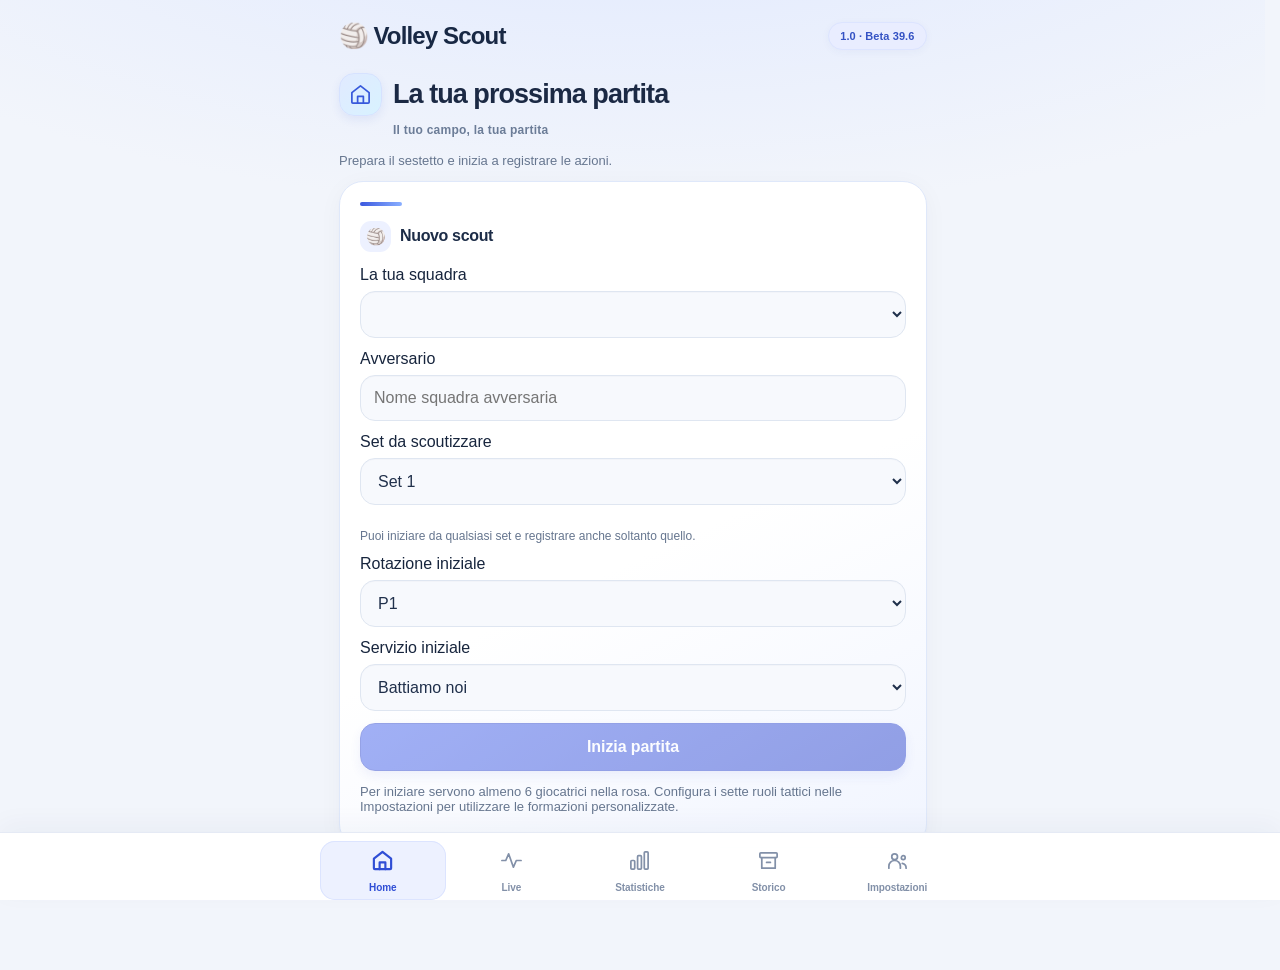
==== index.html @ 6f12996e "Publish Beta 39.6 iPhone optimization" ====
<!doctype html>
<html lang="it"><head><meta charset="utf-8"><meta name="viewport" content="width=device-width,initial-scale=1,viewport-fit=cover"><meta name="theme-color" content="#f2f5fb"><meta name="apple-mobile-web-app-capable" content="yes"><title>Volley Scout</title><link rel="manifest" href="./manifest.webmanifest"><meta name="apple-mobile-web-app-status-bar-style" content="default"><style>
:root{font-family:Inter,-apple-system,BlinkMacSystemFont,"Segoe UI",sans-serif;color:#17233b;background:#f4f5fa}*{box-sizing:border-box}body{margin:0}button,input,select{font:inherit}button{cursor:pointer;border:0}button:disabled{opacity:.45}.app{max-width:620px;margin:auto;min-height:100dvh;padding:20px 16px 105px}.top{display:flex;justify-content:space-between;align-items:center;margin-bottom:22px}.brand{font-weight:850;font-size:23px;letter-spacing:-.7px}.tag{background:#e2f5e9;color:#167344;padding:7px 11px;border-radius:20px;font-size:12px;font-weight:750}.card{background:white;border-radius:23px;padding:19px;margin-bottom:15px;box-shadow:0 5px 22px #1a27410a}.muted{color:#788399;font-size:13px}.title{font-size:25px;font-weight:850;letter-spacing:-.6px;margin:0 0 6px}h3{margin:0 0 14px}input,select{width:100%;border:1px solid #e1e6ef;background:#f8f9fc;border-radius:13px;padding:13px;margin:7px 0 12px;color:#17233b}.primary{background:#314be7;color:white;border-radius:14px;padding:14px 18px;font-weight:750}.secondary{background:#edf0f9;color:#334262;border-radius:14px;padding:12px 14px;font-weight:700}.danger{background:#ffe9e7;color:#b83935}.full{width:100%}.row{display:flex;align-items:center;justify-content:space-between;gap:10px}.grid{display:grid;grid-template-columns:repeat(2,minmax(0,1fr));gap:10px}.six{display:grid;grid-template-columns:repeat(3,minmax(0,1fr));gap:9px}.fund{padding:23px 7px;border-radius:18px;background:#eef2ff;font-weight:800;color:#3445a2}.fund:nth-child(2){background:#e5f7ee;color:#1d8659}.fund:nth-child(3){background:#f9ebff;color:#7e43a4}.fund:nth-child(4){background:#fff0df;color:#a45a1c}.fund:nth-child(5){background:#ffe9eb;color:#b84754}.fund:nth-child(6){background:#e5f6fa;color:#28758c}.zone{min-height:92px;border-radius:15px;background:#fffaf4;color:#513923;font-weight:800;padding:10px 4px}.court{background:#eac19c;border-radius:18px;padding:13px;margin:14px 0}.net{height:5px;background:white;border-radius:5px;margin-bottom:12px}.quality{background:#f1f3f9;border-radius:15px;padding:17px 8px;font-weight:750}.quality strong{display:block;font-size:25px;margin-bottom:4px}.suggest{width:100%;min-height:125px;border-radius:21px;background:#dff5e9;color:#176943;font-size:25px;font-weight:850}.outside{padding:35px 10px;text-align:center;color:#788399}.score{font-size:43px;font-weight:900;letter-spacing:-1px}.nav{position:fixed;bottom:0;left:0;right:0;display:flex;justify-content:center;background:#ffffffed;border-top:1px solid #e8ebf3;padding:9px 6px calc(9px + env(safe-area-inset-bottom));z-index:5}.navinner{display:flex;width:min(620px,100%)}.nav button{flex:1;background:none;color:#8893a6;font-size:10px;padding:7px 0;font-weight:700}.nav button.active{color:#344fe6}.nav b{display:block;font-size:21px;margin-bottom:3px}.list{display:flex;flex-direction:column;gap:8px}.item{background:#f7f8fc;border-radius:12px;padding:12px}.small{font-size:12px}.pill{padding:7px 10px;background:#edf1ff;border-radius:12px;font-weight:700}.stack{display:flex;gap:8px;flex-wrap:wrap}.hide{display:none}@media(min-width:700px){.app{padding-top:35px}} .quality{min-height:94px;border:2px solid transparent;box-shadow:inset 0 -3px 0 #0000000c;transition:transform .1s}.quality:active,.fund:active,.zone:active{transform:scale(.96)}.quality-excellent{background:#4ade80;color:#064e2b;border-color:#16a34a}.quality-positive{background:#bbf7d0;color:#166534;border-color:#86dba6}.quality-neutral{background:#fde68a;color:#854d0e;border-color:#eab308}.quality-easy{background:#e9e4ff;color:#5e48a2;border-color:#baa9ef}.quality-negative{background:#fdba74;color:#9a3412;border-color:#f97316}.quality-error{background:#fca5a5;color:#991b1b;border-color:#ef4444}.live-point-us{background:#d3f4df;color:#176c3b}.live-point-them{background:#ffe0e3;color:#a52b42}.live-undo{background:#e2e7f4;color:#405077}.live-second{background:#e7dcff;color:#5e37a6}.fund{min-height:83px;font-size:16px;border:2px solid #0000000c}.quality:focus-visible,.fund:focus-visible,.zone:focus-visible{outline:3px solid #293ccf;outline-offset:3px}@media(max-width:390px){.quality{min-height:86px;padding:12px 5px}.fund{min-height:76px;padding:17px 5px}}.live-repeat{background:#e0f2fe;color:#075985}.live-repeat:active{transform:scale(.98)}.live-fund-first{margin-top:0}.live-fund-first .grid{gap:12px}.live-fund-first .fund{min-height:100px;font-size:17px}@media(max-width:390px){.live-fund-first .fund{min-height:94px}}@media(max-width:600px){.app{padding-left:max(12px,env(safe-area-inset-left));padding-right:max(12px,env(safe-area-inset-right))}input,select,textarea{font-size:16px}.top{gap:8px}.brand{font-size:21px}.tag{white-space:nowrap}.nav button{touch-action:manipulation;-webkit-tap-highlight-color:transparent}button{touch-action:manipulation}}@media(prefers-reduced-motion:reduce){*,*::before,*::after{scroll-behavior:auto!important;animation-duration:.01ms!important;transition-duration:.01ms!important}}</style><link rel="stylesheet" href="./beta35-premium.css?v=35-1"><link rel="stylesheet" href="./beta35-graphics.css?v=35-2"><link rel="stylesheet" href="./beta35-roles.css?v=35-3"><link rel="stylesheet" href="./beta36-fluidity.css?v=36-1"><link rel="stylesheet" href="./beta37-live.css?v=37-1"><link rel="stylesheet" href="./beta38-stat-history.css?v=38-1"><link rel="stylesheet" href="./beta39-polish.css?v=39-1"><link rel="stylesheet" href="./beta39-1-live-fast.css?v=39-1-1"><link rel="stylesheet" href="./beta39-2-analytics.css?v=39-2-1"><link rel="stylesheet" href="./beta39-3-history.css?v=39-3-1"><link rel="stylesheet" href="./beta39-5-backup.css?v=39-5-1"><link rel="stylesheet" href="./beta39-6-iphone.css?v=39-6-1"></head><body><main class="app"><div class="top"><div class="brand">🏐 Volley Scout</div><span class="tag">1.0 · Beta 39.6</span></div><div id="content"></div></main><nav class="nav"><div class="navinner" id="nav"></div></nav><script src="./app-v28-3.js?v=28-4"></script><script src="./beta29-analytics.js?v=29-3"></script><script src="./beta30-sequences.js?v=30-1"></script><script src="./beta32-xlsx.js?v=39-2-1"></script><script src="./beta32-pdf.js?v=32-2"></script><script src="./beta34-iphone.js?v=34-1"></script><script src="./beta35-graphics.js?v=35-2"></script><script src="./beta35-roles.js?v=35-3"></script><script src="./beta36-fluidity.js?v=36-1"></script><script src="./beta37-live.js?v=37-1"></script><script src="./beta38-stat-history.js?v=38-1"></script><script src="./beta39-polish.js?v=39-1"></script><script src="./beta39-1-live-fast.js?v=39-1-1"></script><script src="./beta39-2-analytics.js?v=39-2-1"></script><script src="./beta39-3-history.js?v=39-3-1"></script><script src="./beta39-4-pdf.js?v=39-4-1"></script><script src="./beta39-5-backup.js?v=39-5-1"></script><script src="./beta39-6-iphone.js?v=39-6-1"></script></body></html>
---- beta35-premium.css ----
/* Volley Scout Beta 35 — premium visual design system, mobile-first */
:root{color-scheme:light;--vs-ink:#17253d;--vs-muted:#66768f;--vs-blue:#3655df;--vs-line:#e6ebf3;--vs-surface:#fff;--vs-bg:#f2f5fb;font-family:-apple-system,BlinkMacSystemFont,"SF Pro Display","Segoe UI",sans-serif;background:var(--vs-bg);-webkit-font-smoothing:antialiased}
html{background:var(--vs-bg);scrollbar-gutter:stable}
body{color:var(--vs-ink);background:radial-gradient(ellipse 75% 360px at 50% -150px,#dfe8ff 0%,transparent 100%),var(--vs-bg);min-height:100dvh}
.app{max-width:640px;padding:20px 16px calc(112px + env(safe-area-inset-bottom));min-height:100dvh}
.top{margin:2px 0 23px;align-items:center;gap:12px}
.brand{font-size:24px;letter-spacing:-.85px;font-weight:850;color:#182844}
.tag{background:#e9edff;color:#3452c4;border:1px solid #dce4ff;box-shadow:0 2px 8px #263ba00b;padding:7px 11px;font-size:11px;letter-spacing:.1px}
.title{font-size:27px;letter-spacing:-.95px;line-height:1.18;color:#1b2944;margin-bottom:14px}
h3{color:#1c2c47;letter-spacing:-.35px;font-size:16px}
.card{border:1px solid #e8edf6;background:#fff;border-radius:24px;padding:20px;box-shadow:0 5px 24px #1c31510a,0 1px 2px #1c315107;margin-bottom:14px}
.card .card{background:#f8faff;box-shadow:none;border-color:#e9eef7}
.muted{color:var(--vs-muted)}
.item{background:#f5f7fc;border:1px solid #e9edf5;border-radius:15px;padding:13px}
.list{gap:10px}
input,select,textarea{background:#f7f9fd;border:1px solid #dfe6f1;border-radius:15px;color:#20304b;min-height:46px;outline:none;box-shadow:inset 0 1px 1px #1c315106}
input:focus,select:focus,textarea:focus{border-color:#8298f1;box-shadow:0 0 0 3px #5274e61b}
button{font-weight:740;letter-spacing:-.1px;-webkit-tap-highlight-color:transparent}
.primary{background:linear-gradient(145deg,#4664ed,#3048cc);border:1px solid #3049cf;color:#fff;box-shadow:0 5px 12px #3048c524;border-radius:15px;min-height:48px}
.secondary{background:#eef2fb;color:#354a70;border:1px solid #e2e8f5;border-radius:15px;min-height:45px}
.pill{background:#ecf1ff;color:#3852a4;border:1px solid #dce5ff;border-radius:13px}
.danger{background:#ffebec;color:#b43145;border-color:#ffd6db}
.fund{border-radius:20px;box-shadow:0 3px 10px #14213b09;border-width:1px;min-height:88px;letter-spacing:-.2px}
.zone{border-radius:18px;border:1px solid #e9d9c9;box-shadow:0 2px 9px #55330d09}
.court{border-radius:20px;border:1px solid #dcb18e;box-shadow:inset 0 1px 0 #ffffff65}
.quality{border-radius:19px;box-shadow:0 3px 12px #17233b0a,inset 0 -3px 0 #0000000b;min-height:94px}
.quality strong{letter-spacing:-.6px}
.suggest{border-radius:22px;box-shadow:0 5px 16px #19714b14}
.score{font-variant-numeric:tabular-nums;letter-spacing:-1.5px}
.nav{background:#fffffff2;backdrop-filter:blur(18px);-webkit-backdrop-filter:blur(18px);border-top:1px solid #e5eaf5;box-shadow:0 -8px 26px #243c660a;padding:8px 8px calc(8px + env(safe-area-inset-bottom))}
.navinner{width:min(640px,100%);gap:3px}
.nav button{border-radius:15px;min-height:56px;padding:8px 3px 6px;color:#8290a8;font-size:10px;font-weight:750;line-height:1.25}
.nav button.active{background:#edf1ff;color:#3655d8}
.nav b{font-size:21px;margin-bottom:4px;line-height:1.1}
table{border-collapse:collapse}
th{color:#50617e}
td,th{font-variant-numeric:tabular-nums}
button:focus-visible{outline:3px solid #7891ee;outline-offset:2px}
@media(hover:hover){.primary:hover{filter:brightness(1.045)}.secondary:hover,.item:hover{background:#e9eef9}.nav button:hover{color:#3655d8}}
@media(max-width:390px){.app{padding-left:max(12px,env(safe-area-inset-left));padding-right:max(12px,env(safe-area-inset-right))}.card{padding:16px;border-radius:20px}.brand{font-size:21px}.title{font-size:24px}.fund{min-height:84px}.nav button{font-size:9px}.tag{font-size:10px;padding:6px 9px}}
@media(prefers-reduced-motion:reduce){button,.card{transition:none!important}}
---- beta35-graphics.css ----
/* Beta 35.2: illustrated controls, section identity, more expressive layout */
#content{position:relative}
#content .title{display:flex;align-items:center;gap:11px;margin-bottom:7px}
.vs-title-icon{width:43px;height:43px;flex:none;border-radius:15px;display:grid;place-items:center;background:linear-gradient(145deg,#e6edff,#dbe6ff);color:#3859db;border:1px solid #d6e2ff;box-shadow:0 4px 10px #2d4fc216}
.vs-section-svg{width:23px;height:23px}
.vs-section-subtitle{display:block;color:#6b7c97;font-size:12px;font-weight:600;letter-spacing:.02em;margin:0 0 16px 54px}
.vs-home .vs-title-icon{background:linear-gradient(135deg,#e1eaff,#d8f2ff)}
.vs-statistiche .vs-title-icon{background:linear-gradient(135deg,#e0f8f1,#d7eeff);color:#14836e}
.vs-storico .vs-title-icon{background:linear-gradient(135deg,#f0e7ff,#e1e9ff);color:#7750b7}
.vs-impostazioni .vs-title-icon{background:linear-gradient(135deg,#ffecdd,#ffe6f0);color:#aa5b49}
.vs-nav-svg{width:23px;height:23px;display:block;margin:0 auto 5px}
.nav button.active .vs-nav-svg{stroke-width:2.25}
.vs-fund-art{position:relative;display:flex;flex-direction:column;align-items:center;justify-content:center;gap:9px;min-height:118px!important;padding:14px 7px!important;overflow:hidden;isolation:isolate;font-size:15px!important;line-height:1.2}
.vs-fund-art::after{content:"";position:absolute;width:80px;height:80px;right:-29px;top:-28px;border-radius:50%;background:#ffffff5a;z-index:-1}
.vs-fund-icon{width:51px;height:51px;border-radius:17px;display:grid;place-items:center;background:#ffffffa8;box-shadow:0 3px 12px #17233b12,inset 0 1px 0 #fff;border:1px solid #ffffffa3}
.vs-fund-svg{width:31px;height:31px;stroke-width:1.9}
.vs-fund-art:nth-child(1){background:linear-gradient(140deg,#e5ecff,#dce7ff);color:#3855b0}
.vs-fund-art:nth-child(2){background:linear-gradient(140deg,#ddf8ec,#d3f2e3);color:#16795b}
.vs-fund-art:nth-child(3){background:linear-gradient(140deg,#f4e7ff,#ebdcff);color:#7950a5}
.vs-fund-art:nth-child(4){background:linear-gradient(140deg,#fff0df,#ffe5cb);color:#a36128}
.vs-fund-art:nth-child(5){background:linear-gradient(140deg,#ffe6ec,#ffdae4);color:#b24466}
.vs-fund-art:nth-child(6){background:linear-gradient(140deg,#e1f7fb,#d2eff6);color:#24748c}
.vs-card-icon{display:inline-grid;place-items:center;width:31px;height:31px;margin-right:9px;vertical-align:middle;border-radius:11px;background:#edf1ff;color:#3454ca;font-size:16px}
.vs-home .card:first-of-type,.vs-live .card:first-of-type{background:linear-gradient(155deg,#ffffff 55%,#f1f5ff 100%);border-color:#dfe8fa}
.vs-home .card:first-of-type::before{content:"";display:block;width:42px;height:4px;border-radius:10px;background:linear-gradient(90deg,#3b58df,#8aafff);margin:0 0 15px}
.vs-live .score{color:#223e9c}
.vs-live .card .row:has(.score){padding:9px 0}
.vs-live .live-point-us,.vs-live .live-point-them{min-height:51px;border-radius:16px}
.vs-statistiche .card,.vs-storico .card{border-left:3px solid #dce6ff}
.vs-storico details>summary{border-radius:10px}
.vs-storico details[open]>summary{color:#3654c9}
@media(max-width:390px){.vs-fund-art{min-height:106px!important;gap:7px}.vs-fund-icon{width:44px;height:44px;border-radius:14px}.vs-fund-svg{width:27px;height:27px}.vs-section-subtitle{margin-left:0}.vs-title-icon{width:39px;height:39px}}
---- beta35-roles.css ----
/* Beta 35.3: role-coded player cards, high-contrast at a glance */
#content .court .six{gap:9px}
#content .court .vs-player-zone{position:relative;min-height:148px;display:flex;flex-direction:column;align-items:center;justify-content:center;gap:4px;padding:10px 5px 11px;line-height:1.16;font-size:13px;overflow:hidden;border:2px solid var(--role-border,#cbd5e1);background:linear-gradient(160deg,#fff 20%,var(--role-bg,#eef2f7));color:#26364e;box-shadow:0 3px 10px #18243a16}
#content .court .vs-player-zone::before{content:"";position:absolute;top:0;left:0;right:0;height:5px;background:var(--role-accent,#94a3b8)}
#content .court .vs-player-zone .vs-zone-label{font-size:10px;color:#66758b;font-weight:750;letter-spacing:.03em}
#content .court .vs-role-badge{order:-1;display:inline-flex;align-items:center;justify-content:center;gap:3px;border-radius:9px;background:var(--role-accent,#64748b);color:#fff;font-size:13px;font-weight:900;min-width:43px;height:28px;box-shadow:0 2px 7px #15243a18}
#content .court .vs-role-name{font-size:10px;line-height:1.15;font-weight:850;color:var(--role-text,#475569);overflow-wrap:anywhere;max-width:100%}
#content .court .vs-role-banda{--role-accent:#cf4e85;--role-bg:#ffe6f1;--role-border:#f2a4c5;--role-text:#9d315d}
#content .court .vs-role-opposto{--role-accent:#d7772b;--role-bg:#fff0d9;--role-border:#f2bf8b;--role-text:#a45316}
#content .court .vs-role-centrale{--role-accent:#188d84;--role-bg:#dff8f2;--role-border:#8ad6c8;--role-text:#087269}
#content .court .vs-role-palleggiatore{--role-accent:#5b60d6;--role-bg:#e8e9ff;--role-border:#b1b7f4;--role-text:#434bb3}
#content .court .vs-role-libero{--role-accent:#7c49b7;--role-bg:#f0e3ff;--role-border:#c7a4e9;--role-text:#6b329e}
#content .court .vs-role-altro{--role-accent:#64748b;--role-bg:#f1f5f9;--role-border:#cbd5e1;--role-text:#475569}
#content .court .vs-player-zone:active{transform:scale(.965)}
@media(max-width:390px){#content .court .six{gap:6px}#content .court .vs-player-zone{min-height:137px;font-size:12px;padding:9px 3px}#content .court .vs-role-name{font-size:9px}#content .court .vs-role-badge{min-width:37px;height:26px}}
---- beta36-fluidity.css ----
/* Beta 36: native-feeling lightweight interaction, no animations during action recording */
html{overscroll-behavior-y:none}
body{-webkit-text-size-adjust:100%;text-size-adjust:100%}
#content{contain:layout style}
#content.vs36-enter{animation:vs36-in .19s cubic-bezier(.2,.75,.25,1) both}
@keyframes vs36-in{from{opacity:.65;transform:translateY(7px)}to{opacity:1;transform:translateY(0)}}
button,.nav button{touch-action:manipulation;user-select:none;-webkit-user-select:none}
button:not(:disabled){transition:transform .12s ease,filter .12s ease,background-color .15s ease}
button:not(:disabled):active{transform:scale(.975)}
.nav button{display:flex;flex-direction:column;align-items:center;justify-content:center;gap:1px}
.nav button.active{box-shadow:inset 0 0 0 1px #dce4ff}
.nav button.vs36-pressed{transform:scale(.93)}
.nav button[aria-current="page"]{color:#304ed5}
.nav .vs-nav-svg{flex:none}
.card{content-visibility:visible}
#content.vs-live .fund,#content.vs-live .quality,#content.vs-live .zone{transition:transform .08s ease}
input,select,textarea{touch-action:manipulation}
@media(prefers-reduced-motion:reduce){#content.vs36-enter{animation:none!important}button,.nav button{transition:none!important}}
---- beta37-live.css ----
/* Beta 37 — Live Match Pro ergonomics */
.vs37-live>.card{border-radius:23px}
.vs37-live .live-fund-first{border:1px solid #d9e5fa;background:linear-gradient(165deg,#fff,#f8faff);padding:16px}
.vs37-step{display:flex;align-items:center;gap:10px;margin:0 0 15px;padding:9px 11px;background:#edf3ff;border:1px solid #dce7fc;border-radius:14px}
.vs37-step-number{width:30px;height:30px;flex:none;display:grid;place-items:center;border-radius:10px;background:#3855d7;color:#fff;font-size:12px;font-weight:900}
.vs37-step-caption{font-size:12px;color:#3d527e;font-weight:800;letter-spacing:.01em}
.vs37-live .live-fund-first>h3{margin-bottom:14px}
.vs37-live .live-fund-first .grid{gap:10px}
.vs37-live .vs-fund-art{min-height:116px!important}
.vs37-live .vs37-scoreboard{border:1px solid #dce4f5;background:linear-gradient(145deg,#f7f9ff,#fff 60%);padding:17px}
.vs37-scoreboard .score{font-size:clamp(38px,11vw,51px);line-height:1.12;letter-spacing:-2px}
.vs37-scoreboard>.row:nth-child(2){margin:11px 0 14px;padding:8px 5px 10px;border-bottom:1px solid #e8ecf6}
.vs37-scoreboard .grid{gap:10px}
.vs37-scoreboard .grid>button{min-height:55px;font-size:14px;font-weight:850}
.vs37-scoreboard .stack{gap:7px}
.vs37-scoreboard .stack>button{display:inline-flex;align-items:center;justify-content:center;gap:6px;min-height:42px;padding:9px 11px;font-size:12px;border-radius:13px}
.vs37-tool-icon{font-size:17px;line-height:1;font-weight:800}
.vs37-live .vs37-quality{min-height:100px;border-width:2px;display:flex;flex-direction:column;align-items:center;justify-content:center;gap:4px}
.vs37-live .vs37-quality strong{font-size:30px;margin:0}
.vs37-last-actions{border-color:#e3eaf7}
.vs37-last-actions .item{padding:12px;border-left:3px solid #b7c7ed}
.vs37-live .suggest{min-height:115px}
@media(max-width:390px){.vs37-live .live-fund-first{padding:12px}.vs37-live .vs-fund-art{min-height:104px!important}.vs37-scoreboard .stack>button{font-size:11px;padding:8px}.vs37-scoreboard .grid>button{font-size:12px}.vs37-live .vs37-quality{min-height:90px}}
@media(prefers-reduced-motion:reduce){.vs37-live *{scroll-behavior:auto}}
---- beta38-stat-history.css ----
/* Beta 38 — statistics and history 2.0 */
.vs38-visual{margin-top:18px;padding:17px;border:1px solid #e0e9fa;border-radius:19px;background:linear-gradient(145deg,#f8faff,#f1f5ff)}
.vs38-chart-title{display:flex;align-items:center;gap:9px;color:#2948ac;font-weight:850;font-size:14px}
.vs38-chart-row{display:grid;grid-template-columns:80px minmax(0,1fr) 32px;gap:9px;align-items:center;margin:13px 0;font-size:12px;color:#43536f}
.vs38-chart-row strong{text-align:right;font-variant-numeric:tabular-nums}
.vs38-track{height:11px;border-radius:10px;background:#e4eaf5;overflow:hidden}
.vs38-fill{height:100%;border-radius:10px;background:#5b79e4}
.vs38-fill-1{background:#24a77b}.vs38-fill-2{background:#9365cc}.vs38-fill-3{background:#e6a047}.vs38-fill-4{background:#df688d}.vs38-fill-5{background:#35a6c0}
.vs38-ranking .vs38-table-scroll{overflow-x:auto;-webkit-overflow-scrolling:touch;border:1px solid #e7ebf4;border-radius:14px}
.vs38-ranking table th{background:#f1f5fc;white-space:nowrap;position:sticky;top:0;z-index:1}
.vs38-ranking table td{white-space:nowrap}
.vs38-ranking table tbody tr:nth-child(even){background:#f9fbff}
.vs38-detail summary{padding:6px 2px;line-height:1.45}
.vs38-detail[open]{border-color:#cbd8f7}
.vs38-history-tools{padding:15px;border-radius:19px;background:#fff;border:1px solid #e4eaf6;box-shadow:0 3px 14px #243c6608;margin:0 0 15px}
.vs38-history-tools label{display:block;font-weight:800;font-size:13px;color:#344b77}
.vs38-history-tools input{margin:8px 0 5px}
.vs38-history-count{font-size:11px;color:#72829a}
.vs38-match-card{border-left:4px solid #a9b9ed!important}
.vs38-match-card[hidden]{display:none!important}
.vs38-match-card>details{border-top:1px solid #edf0f7;padding-top:4px}
.vs38-match-card summary{min-height:36px}
@media(max-width:390px){.vs38-chart-row{grid-template-columns:68px minmax(0,1fr) 25px;gap:6px;font-size:11px}.vs38-visual{padding:12px}}
---- beta39-polish.css ----
/* Beta 39 — readability, focus, and touch polish */
:root{color-scheme:light}
button:focus-visible,a:focus-visible,input:focus-visible,select:focus-visible,textarea:focus-visible,summary:focus-visible{outline:3px solid #5376e6!important;outline-offset:3px}
button:disabled{opacity:.5;cursor:not-allowed}
#content button,#nav button{min-width:0}
#content [hidden]{display:none!important}
#content .card{overflow-wrap:break-word}
#content .grid>button{overflow-wrap:anywhere}
#content details>summary{cursor:pointer;list-style-position:inside}
#content .vs38-history-tools input{width:100%;max-width:100%}
#content .vs38-table-scroll{scrollbar-width:thin;scrollbar-color:#9baddb transparent}
#content .vs38-ranking table td:first-child,#content .vs38-ranking table th:first-child{position:sticky;left:0;z-index:2;background:#f8faff}
#content .vs38-ranking table th:first-child{z-index:3;background:#f1f5fc}
#content[data-vs39-tab="Live"] .live-fund-first button{touch-action:manipulation}
@media(max-width:420px){#content .card{max-width:100%}#content .vs38-ranking{overflow:hidden}#content .vs38-ranking .vs38-table-scroll{max-width:100%}}
@media(prefers-reduced-motion:reduce){html{scroll-behavior:auto!important}}
---- beta39-1-live-fast.css ----
/* Beta 39.1 Live: selected player clarity and quick-action emphasis */
.vs391-live .vs391-player{display:flex;align-items:center;gap:12px;margin:10px 0 16px;padding:12px;border:1px solid #d8e4fc;border-radius:16px;background:#eef4ff}
.vs391-player-number{display:grid;place-items:center;flex:none;min-width:54px;height:54px;padding:0 6px;border-radius:15px;background:#3756d9;color:white;font-size:21px;font-weight:900}
.vs391-player-details{display:flex;flex-direction:column;gap:4px;min-width:0}
.vs391-player-details strong{font-size:16px;overflow-wrap:anywhere}
.vs391-player-details small{font-size:11px;color:#536a95;line-height:1.4}
.vs391-live .vs391-tap-player{position:relative;border-width:2px;min-height:94px}
.vs391-live .vs391-tap-player:active{border-color:#3856d7;box-shadow:0 0 0 3px #dce6ff}
.vs391-live .vs391-next{outline:2px solid #b5c7ff;outline-offset:2px}
.vs391-live .vs391-dismiss{min-height:47px}
.vs391-live .quality{min-height:100px}
@media(max-width:390px){.vs391-player-number{min-width:48px;height:48px}.vs391-live .quality{min-height:90px}}
---- beta39-2-analytics.css ----
/* Beta 39.2: responsive shared statistical comparisons */
.vs392-card{border:1px solid #dfe8f8}
.vs392-scroll{overflow:auto;max-width:100%;-webkit-overflow-scrolling:touch;border:1px solid #e5eaf5;border-radius:14px}
.vs392-table{width:100%;min-width:980px;border-collapse:separate;border-spacing:0;font-size:12px;font-variant-numeric:tabular-nums}
.vs392-table th,.vs392-table td{padding:11px 10px;text-align:left;white-space:nowrap;border-bottom:1px solid #e9edf6}
.vs392-table th{background:#eaf0ff;color:#304a80;font-weight:800;position:sticky;top:0;z-index:1}
.vs392-table td:first-child,.vs392-table th:first-child{position:sticky;left:0;background:#f7f9ff;z-index:2;max-width:180px;overflow:hidden;text-overflow:ellipsis}
.vs392-table th:first-child{z-index:3;background:#eaf0ff}
.vs392-table tr:nth-child(even) td:not(:first-child){background:#fafbfe}
.vs392-table tbody tr:last-child td{border-bottom:0}
@media(max-width:420px){.vs392-card{padding:13px}.vs392-table{font-size:11px}.vs392-table th,.vs392-table td{padding:9px 8px}}
---- beta39-3-history.css ----
/* Beta 39.3 correction history */
.vs393-controls{padding:12px;margin:10px 0;border-radius:15px;background:#f3f6fd;border:1px solid #dfe7f8}
.vs393-controls input,.vs393-controls select{font-size:14px;background:#fff;margin:6px 0}
.vs393-controls p{margin:4px 0 8px;line-height:1.5}
.vs393-controls~.item{border-left:3px solid #bac9ec}
.vs393-controls~.item[hidden]{display:none!important}
---- beta39-5-backup.css ----
.vs395-recovery{margin-top:14px;padding:12px;border:1px solid #dbe5f6;border-radius:14px;background:#f4f7fe}.vs395-recovery p{margin:0 0 10px;line-height:1.5}.vs395-recovery button{margin-top:6px}
---- beta39-6-iphone.css ----
/* Beta 39.6 — Safari/iPhone final ergonomic pass */
html{scroll-padding-bottom:calc(94px + env(safe-area-inset-bottom,0px));-webkit-text-size-adjust:100%;text-size-adjust:100%}
body{min-width:0;overflow-x:hidden}
.app{width:100%;max-width:620px;min-width:0;padding-bottom:calc(108px + env(safe-area-inset-bottom,0px))}
#content{min-width:0}
#content .card{min-width:0;max-width:100%}
#content input:not([type=file]),#content select,#content textarea{font-size:16px!important;max-width:100%;min-height:46px}
#content button{touch-action:manipulation;-webkit-tap-highlight-color:transparent}
#content .vs396-touch{min-height:52px;user-select:none;-webkit-user-select:none}
#content button:focus-visible,#nav button:focus-visible,#content summary:focus-visible{outline:3px solid #496be2!important;outline-offset:2px}
#content .vs392-scroll,#content .vs38-table-scroll{overscroll-behavior-x:contain;-webkit-overflow-scrolling:touch}
.nav{padding-bottom:env(safe-area-inset-bottom,0px)}
.navinner{min-width:0}
.nav button{min-height:50px;touch-action:manipulation}
.vs396-keyboard-open .nav{transform:translateY(calc(var(--vs396-keyboard,0px)));pointer-events:none}
@media(max-width:390px){.app{padding-left:max(11px,env(safe-area-inset-left,0px));padding-right:max(11px,env(safe-area-inset-right,0px))}.vs37-live .vs37-scoreboard .grid>button{min-height:52px}#content .card{padding-left:13px;padding-right:13px}.nav button{font-size:11px}}
@media(orientation:landscape) and (max-height:500px){.app{padding-bottom:90px}.nav button{min-height:44px}.vs37-live .vs-fund-art{min-height:85px!important}}
@media(prefers-reduced-motion:reduce){.vs396-keyboard-open .nav{transition:none!important}}
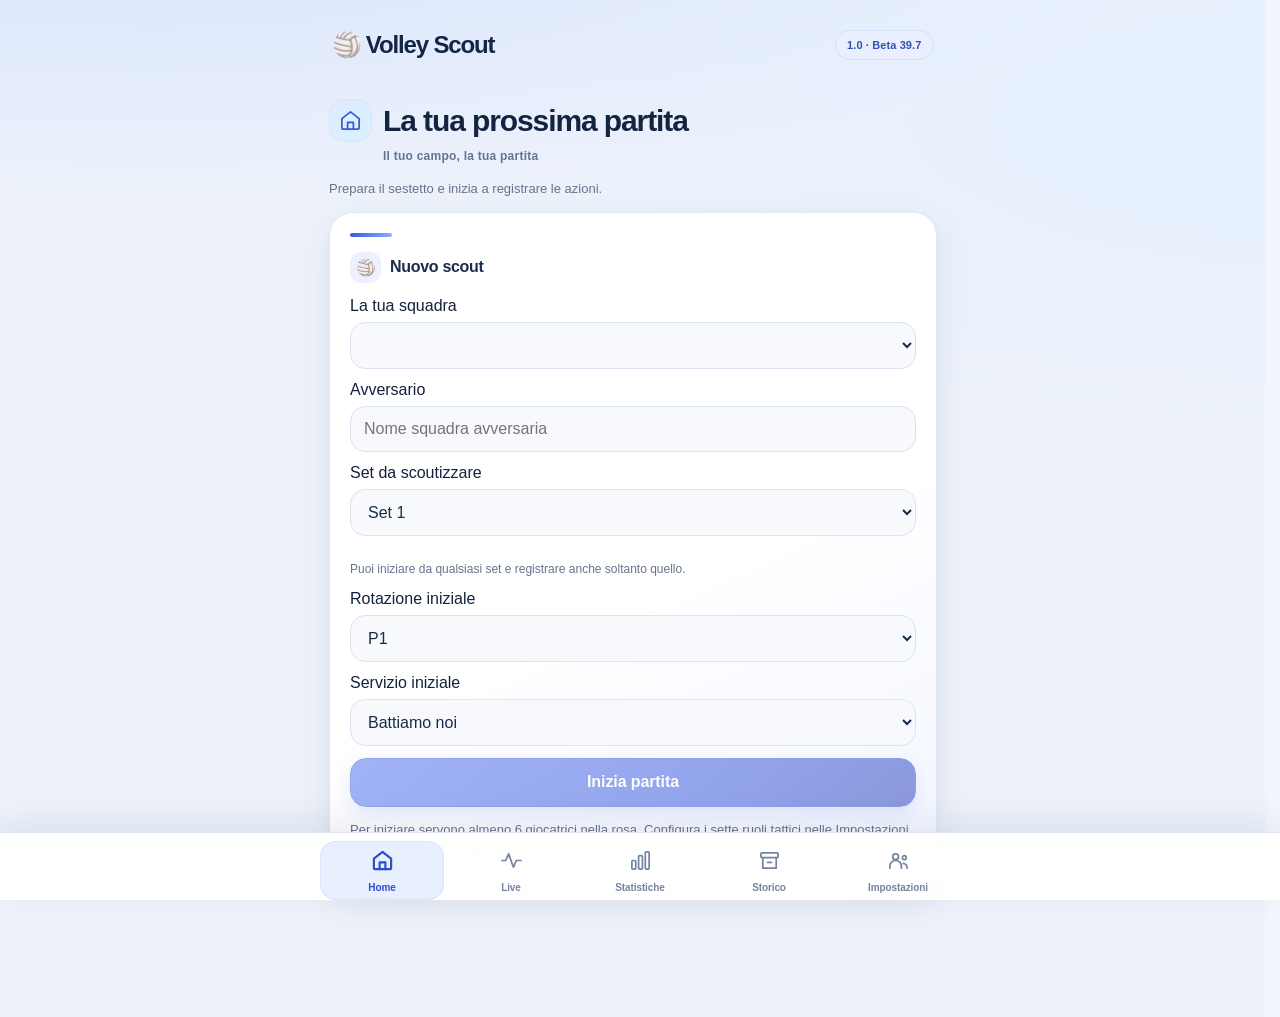
==== commit 874709d5: "Release Beta 39.7 hybrid premium sport redesign" ====
--- a/index.html
+++ b/index.html
@@ -1,3 +1,3 @@
 <!doctype html>
-<html lang="it"><head><meta charset="utf-8"><meta name="viewport" content="width=device-width,initial-scale=1,viewport-fit=cover"><meta name="theme-color" content="#f2f5fb"><meta name="apple-mobile-web-app-capable" content="yes"><title>Volley Scout</title><link rel="manifest" href="./manifest.webmanifest"><meta name="apple-mobile-web-app-status-bar-style" content="default"><style>
-:root{font-family:Inter,-apple-system,BlinkMacSystemFont,"Segoe UI",sans-serif;color:#17233b;background:#f4f5fa}*{box-sizing:border-box}body{margin:0}button,input,select{font:inherit}button{cursor:pointer;border:0}button:disabled{opacity:.45}.app{max-width:620px;margin:auto;min-height:100dvh;padding:20px 16px 105px}.top{display:flex;justify-content:space-between;align-items:center;margin-bottom:22px}.brand{font-weight:850;font-size:23px;letter-spacing:-.7px}.tag{background:#e2f5e9;color:#167344;padding:7px 11px;border-radius:20px;font-size:12px;font-weight:750}.card{background:white;border-radius:23px;padding:19px;margin-bottom:15px;box-shadow:0 5px 22px #1a27410a}.muted{color:#788399;font-size:13px}.title{font-size:25px;font-weight:850;letter-spacing:-.6px;margin:0 0 6px}h3{margin:0 0 14px}input,select{width:100%;border:1px solid #e1e6ef;background:#f8f9fc;border-radius:13px;padding:13px;margin:7px 0 12px;color:#17233b}.primary{background:#314be7;color:white;border-radius:14px;padding:14px 18px;font-weight:750}.secondary{background:#edf0f9;color:#334262;border-radius:14px;padding:12px 14px;font-weight:700}.danger{background:#ffe9e7;color:#b83935}.full{width:100%}.row{display:flex;align-items:center;justify-content:space-between;gap:10px}.grid{display:grid;grid-template-columns:repeat(2,minmax(0,1fr));gap:10px}.six{display:grid;grid-template-columns:repeat(3,minmax(0,1fr));gap:9px}.fund{padding:23px 7px;border-radius:18px;background:#eef2ff;font-weight:800;color:#3445a2}.fund:nth-child(2){background:#e5f7ee;color:#1d8659}.fund:nth-child(3){background:#f9ebff;color:#7e43a4}.fund:nth-child(4){background:#fff0df;color:#a45a1c}.fund:nth-child(5){background:#ffe9eb;color:#b84754}.fund:nth-child(6){background:#e5f6fa;color:#28758c}.zone{min-height:92px;border-radius:15px;background:#fffaf4;color:#513923;font-weight:800;padding:10px 4px}.court{background:#eac19c;border-radius:18px;padding:13px;margin:14px 0}.net{height:5px;background:white;border-radius:5px;margin-bottom:12px}.quality{background:#f1f3f9;border-radius:15px;padding:17px 8px;font-weight:750}.quality strong{display:block;font-size:25px;margin-bottom:4px}.suggest{width:100%;min-height:125px;border-radius:21px;background:#dff5e9;color:#176943;font-size:25px;font-weight:850}.outside{padding:35px 10px;text-align:center;color:#788399}.score{font-size:43px;font-weight:900;letter-spacing:-1px}.nav{position:fixed;bottom:0;left:0;right:0;display:flex;justify-content:center;background:#ffffffed;border-top:1px solid #e8ebf3;padding:9px 6px calc(9px + env(safe-area-inset-bottom));z-index:5}.navinner{display:flex;width:min(620px,100%)}.nav button{flex:1;background:none;color:#8893a6;font-size:10px;padding:7px 0;font-weight:700}.nav button.active{color:#344fe6}.nav b{display:block;font-size:21px;margin-bottom:3px}.list{display:flex;flex-direction:column;gap:8px}.item{background:#f7f8fc;border-radius:12px;padding:12px}.small{font-size:12px}.pill{padding:7px 10px;background:#edf1ff;border-radius:12px;font-weight:700}.stack{display:flex;gap:8px;flex-wrap:wrap}.hide{display:none}@media(min-width:700px){.app{padding-top:35px}} .quality{min-height:94px;border:2px solid transparent;box-shadow:inset 0 -3px 0 #0000000c;transition:transform .1s}.quality:active,.fund:active,.zone:active{transform:scale(.96)}.quality-excellent{background:#4ade80;color:#064e2b;border-color:#16a34a}.quality-positive{background:#bbf7d0;color:#166534;border-color:#86dba6}.quality-neutral{background:#fde68a;color:#854d0e;border-color:#eab308}.quality-easy{background:#e9e4ff;color:#5e48a2;border-color:#baa9ef}.quality-negative{background:#fdba74;color:#9a3412;border-color:#f97316}.quality-error{background:#fca5a5;color:#991b1b;border-color:#ef4444}.live-point-us{background:#d3f4df;color:#176c3b}.live-point-them{background:#ffe0e3;color:#a52b42}.live-undo{background:#e2e7f4;color:#405077}.live-second{background:#e7dcff;color:#5e37a6}.fund{min-height:83px;font-size:16px;border:2px solid #0000000c}.quality:focus-visible,.fund:focus-visible,.zone:focus-visible{outline:3px solid #293ccf;outline-offset:3px}@media(max-width:390px){.quality{min-height:86px;padding:12px 5px}.fund{min-height:76px;padding:17px 5px}}.live-repeat{background:#e0f2fe;color:#075985}.live-repeat:active{transform:scale(.98)}.live-fund-first{margin-top:0}.live-fund-first .grid{gap:12px}.live-fund-first .fund{min-height:100px;font-size:17px}@media(max-width:390px){.live-fund-first .fund{min-height:94px}}@media(max-width:600px){.app{padding-left:max(12px,env(safe-area-inset-left));padding-right:max(12px,env(safe-area-inset-right))}input,select,textarea{font-size:16px}.top{gap:8px}.brand{font-size:21px}.tag{white-space:nowrap}.nav button{touch-action:manipulation;-webkit-tap-highlight-color:transparent}button{touch-action:manipulation}}@media(prefers-reduced-motion:reduce){*,*::before,*::after{scroll-behavior:auto!important;animation-duration:.01ms!important;transition-duration:.01ms!important}}</style><link rel="stylesheet" href="./beta35-premium.css?v=35-1"><link rel="stylesheet" href="./beta35-graphics.css?v=35-2"><link rel="stylesheet" href="./beta35-roles.css?v=35-3"><link rel="stylesheet" href="./beta36-fluidity.css?v=36-1"><link rel="stylesheet" href="./beta37-live.css?v=37-1"><link rel="stylesheet" href="./beta38-stat-history.css?v=38-1"><link rel="stylesheet" href="./beta39-polish.css?v=39-1"><link rel="stylesheet" href="./beta39-1-live-fast.css?v=39-1-1"><link rel="stylesheet" href="./beta39-2-analytics.css?v=39-2-1"><link rel="stylesheet" href="./beta39-3-history.css?v=39-3-1"><link rel="stylesheet" href="./beta39-5-backup.css?v=39-5-1"><link rel="stylesheet" href="./beta39-6-iphone.css?v=39-6-1"></head><body><main class="app"><div class="top"><div class="brand">🏐 Volley Scout</div><span class="tag">1.0 · Beta 39.6</span></div><div id="content"></div></main><nav class="nav"><div class="navinner" id="nav"></div></nav><script src="./app-v28-3.js?v=28-4"></script><script src="./beta29-analytics.js?v=29-3"></script><script src="./beta30-sequences.js?v=30-1"></script><script src="./beta32-xlsx.js?v=39-2-1"></script><script src="./beta32-pdf.js?v=32-2"></script><script src="./beta34-iphone.js?v=34-1"></script><script src="./beta35-graphics.js?v=35-2"></script><script src="./beta35-roles.js?v=35-3"></script><script src="./beta36-fluidity.js?v=36-1"></script><script src="./beta37-live.js?v=37-1"></script><script src="./beta38-stat-history.js?v=38-1"></script><script src="./beta39-polish.js?v=39-1"></script><script src="./beta39-1-live-fast.js?v=39-1-1"></script><script src="./beta39-2-analytics.js?v=39-2-1"></script><script src="./beta39-3-history.js?v=39-3-1"></script><script src="./beta39-4-pdf.js?v=39-4-1"></script><script src="./beta39-5-backup.js?v=39-5-1"></script><script src="./beta39-6-iphone.js?v=39-6-1"></script></body></html>+<html lang="it"><head><meta charset="utf-8"><meta name="viewport" content="width=device-width,initial-scale=1,viewport-fit=cover"><meta name="theme-color" content="#edf2fa"><meta name="apple-mobile-web-app-capable" content="yes"><title>Volley Scout</title><link rel="manifest" href="./manifest.webmanifest"><meta name="apple-mobile-web-app-status-bar-style" content="default"><style>
+:root{font-family:Inter,-apple-system,BlinkMacSystemFont,"Segoe UI",sans-serif;color:#17233b;background:#f4f5fa}*{box-sizing:border-box}body{margin:0}button,input,select{font:inherit}button{cursor:pointer;border:0}button:disabled{opacity:.45}.app{max-width:620px;margin:auto;min-height:100dvh;padding:20px 16px 105px}.top{display:flex;justify-content:space-between;align-items:center;margin-bottom:22px}.brand{font-weight:850;font-size:23px;letter-spacing:-.7px}.tag{background:#e2f5e9;color:#167344;padding:7px 11px;border-radius:20px;font-size:12px;font-weight:750}.card{background:white;border-radius:23px;padding:19px;margin-bottom:15px;box-shadow:0 5px 22px #1a27410a}.muted{color:#788399;font-size:13px}.title{font-size:25px;font-weight:850;letter-spacing:-.6px;margin:0 0 6px}h3{margin:0 0 14px}input,select{width:100%;border:1px solid #e1e6ef;background:#f8f9fc;border-radius:13px;padding:13px;margin:7px 0 12px;color:#17233b}.primary{background:#314be7;color:white;border-radius:14px;padding:14px 18px;font-weight:750}.secondary{background:#edf0f9;color:#334262;border-radius:14px;padding:12px 14px;font-weight:700}.danger{background:#ffe9e7;color:#b83935}.full{width:100%}.row{display:flex;align-items:center;justify-content:space-between;gap:10px}.grid{display:grid;grid-template-columns:repeat(2,minmax(0,1fr));gap:10px}.six{display:grid;grid-template-columns:repeat(3,minmax(0,1fr));gap:9px}.fund{padding:23px 7px;border-radius:18px;background:#eef2ff;font-weight:800;color:#3445a2}.fund:nth-child(2){background:#e5f7ee;color:#1d8659}.fund:nth-child(3){background:#f9ebff;color:#7e43a4}.fund:nth-child(4){background:#fff0df;color:#a45a1c}.fund:nth-child(5){background:#ffe9eb;color:#b84754}.fund:nth-child(6){background:#e5f6fa;color:#28758c}.zone{min-height:92px;border-radius:15px;background:#fffaf4;color:#513923;font-weight:800;padding:10px 4px}.court{background:#eac19c;border-radius:18px;padding:13px;margin:14px 0}.net{height:5px;background:white;border-radius:5px;margin-bottom:12px}.quality{background:#f1f3f9;border-radius:15px;padding:17px 8px;font-weight:750}.quality strong{display:block;font-size:25px;margin-bottom:4px}.suggest{width:100%;min-height:125px;border-radius:21px;background:#dff5e9;color:#176943;font-size:25px;font-weight:850}.outside{padding:35px 10px;text-align:center;color:#788399}.score{font-size:43px;font-weight:900;letter-spacing:-1px}.nav{position:fixed;bottom:0;left:0;right:0;display:flex;justify-content:center;background:#ffffffed;border-top:1px solid #e8ebf3;padding:9px 6px calc(9px + env(safe-area-inset-bottom));z-index:5}.navinner{display:flex;width:min(620px,100%)}.nav button{flex:1;background:none;color:#8893a6;font-size:10px;padding:7px 0;font-weight:700}.nav button.active{color:#344fe6}.nav b{display:block;font-size:21px;margin-bottom:3px}.list{display:flex;flex-direction:column;gap:8px}.item{background:#f7f8fc;border-radius:12px;padding:12px}.small{font-size:12px}.pill{padding:7px 10px;background:#edf1ff;border-radius:12px;font-weight:700}.stack{display:flex;gap:8px;flex-wrap:wrap}.hide{display:none}@media(min-width:700px){.app{padding-top:35px}} .quality{min-height:94px;border:2px solid transparent;box-shadow:inset 0 -3px 0 #0000000c;transition:transform .1s}.quality:active,.fund:active,.zone:active{transform:scale(.96)}.quality-excellent{background:#4ade80;color:#064e2b;border-color:#16a34a}.quality-positive{background:#bbf7d0;color:#166534;border-color:#86dba6}.quality-neutral{background:#fde68a;color:#854d0e;border-color:#eab308}.quality-easy{background:#e9e4ff;color:#5e48a2;border-color:#baa9ef}.quality-negative{background:#fdba74;color:#9a3412;border-color:#f97316}.quality-error{background:#fca5a5;color:#991b1b;border-color:#ef4444}.live-point-us{background:#d3f4df;color:#176c3b}.live-point-them{background:#ffe0e3;color:#a52b42}.live-undo{background:#e2e7f4;color:#405077}.live-second{background:#e7dcff;color:#5e37a6}.fund{min-height:83px;font-size:16px;border:2px solid #0000000c}.quality:focus-visible,.fund:focus-visible,.zone:focus-visible{outline:3px solid #293ccf;outline-offset:3px}@media(max-width:390px){.quality{min-height:86px;padding:12px 5px}.fund{min-height:76px;padding:17px 5px}}.live-repeat{background:#e0f2fe;color:#075985}.live-repeat:active{transform:scale(.98)}.live-fund-first{margin-top:0}.live-fund-first .grid{gap:12px}.live-fund-first .fund{min-height:100px;font-size:17px}@media(max-width:390px){.live-fund-first .fund{min-height:94px}}@media(max-width:600px){.app{padding-left:max(12px,env(safe-area-inset-left));padding-right:max(12px,env(safe-area-inset-right))}input,select,textarea{font-size:16px}.top{gap:8px}.brand{font-size:21px}.tag{white-space:nowrap}.nav button{touch-action:manipulation;-webkit-tap-highlight-color:transparent}button{touch-action:manipulation}}@media(prefers-reduced-motion:reduce){*,*::before,*::after{scroll-behavior:auto!important;animation-duration:.01ms!important;transition-duration:.01ms!important}}</style><link rel="stylesheet" href="./beta35-premium.css?v=35-1"><link rel="stylesheet" href="./beta35-graphics.css?v=35-2"><link rel="stylesheet" href="./beta35-roles.css?v=35-3"><link rel="stylesheet" href="./beta36-fluidity.css?v=36-1"><link rel="stylesheet" href="./beta37-live.css?v=37-1"><link rel="stylesheet" href="./beta38-stat-history.css?v=38-1"><link rel="stylesheet" href="./beta39-polish.css?v=39-1"><link rel="stylesheet" href="./beta39-1-live-fast.css?v=39-1-1"><link rel="stylesheet" href="./beta39-2-analytics.css?v=39-2-1"><link rel="stylesheet" href="./beta39-3-history.css?v=39-3-1"><link rel="stylesheet" href="./beta39-5-backup.css?v=39-5-1"><link rel="stylesheet" href="./beta39-6-iphone.css?v=39-6-1"><link rel="stylesheet" href="./beta39-7-hybrid-design.css?v=39-7-1"></head><body><main class="app"><div class="top"><div class="brand">🏐 Volley Scout</div><span class="tag">1.0 · Beta 39.7</span></div><div id="content"></div></main><nav class="nav"><div class="navinner" id="nav"></div></nav><script src="./app-v28-3.js?v=28-4"></script><script src="./beta29-analytics.js?v=29-3"></script><script src="./beta30-sequences.js?v=30-1"></script><script src="./beta32-xlsx.js?v=39-2-1"></script><script src="./beta32-pdf.js?v=32-2"></script><script src="./beta34-iphone.js?v=34-1"></script><script src="./beta35-graphics.js?v=35-2"></script><script src="./beta35-roles.js?v=35-3"></script><script src="./beta36-fluidity.js?v=36-1"></script><script src="./beta37-live.js?v=37-1"></script><script src="./beta38-stat-history.js?v=38-1"></script><script src="./beta39-polish.js?v=39-1"></script><script src="./beta39-1-live-fast.js?v=39-1-1"></script><script src="./beta39-2-analytics.js?v=39-2-1"></script><script src="./beta39-3-history.js?v=39-3-1"></script><script src="./beta39-4-pdf.js?v=39-4-1"></script><script src="./beta39-5-backup.js?v=39-5-1"></script><script src="./beta39-6-iphone.js?v=39-6-1"></script></body></html>
--- a/beta39-7-hybrid-design.css
+++ b/beta39-7-hybrid-design.css
@@ -0,0 +1,106 @@
+/* Volley Scout Beta 39.7 — Hybrid Premium / Sport design system.
+   Visual-only release: no data, navigation, scouting or export logic changed. */
+:root{
+ color-scheme:light;
+ --vs97-bg:#edf2fa;--vs97-surface:#ffffff;--vs97-surface-soft:#f6f8fd;
+ --vs97-ink:#14213b;--vs97-muted:#65748d;--vs97-border:#dfe6f2;
+ --vs97-blue:#3154e5;--vs97-blue-dark:#243ca9;--vs97-accent:#12a87d;
+ --vs97-shadow:0 14px 38px rgba(24,45,87,.075),0 2px 7px rgba(24,45,87,.035);
+ --vs97-radius:24px;
+}
+html{background:var(--vs97-bg)}
+body{
+ color:var(--vs97-ink);
+ background:radial-gradient(ellipse 85% 330px at 12% -130px,#d5e3ff 0%,transparent 100%),
+ radial-gradient(ellipse 75% 300px at 110% 120px,#e4efff 0%,transparent 100%),
+ var(--vs97-bg);
+}
+.app{max-width:640px;padding-top:22px}
+.top{margin:0 0 26px;padding:8px 3px 13px;gap:12px;align-items:center}
+.brand{font-size:24px;font-weight:850;letter-spacing:-1.15px;color:#152545}
+.tag{border:1px solid #d5e1fb;background:#e9efff;color:#3153aa;box-shadow:none;font-weight:800;letter-spacing:.01em;padding:8px 11px}
+.title{font-size:clamp(25px,5.7vw,30px);line-height:1.12;letter-spacing:-1.1px;color:#142440;margin-bottom:11px}
+h3{font-size:16px;font-weight:800;color:#1b2d4c;letter-spacing:-.3px}
+.muted{color:var(--vs97-muted);line-height:1.5}
+.card{
+ background:var(--vs97-surface);
+ border:1px solid var(--vs97-border);
+ border-radius:var(--vs97-radius);
+ box-shadow:var(--vs97-shadow);
+ padding:20px;
+ margin-bottom:16px;
+}
+.card .card{background:var(--vs97-surface-soft);border-color:#e4ebf7;box-shadow:none}
+.item{background:#f5f8fd;border:1px solid #e3eaf6;border-radius:16px;padding:14px}
+.pill{background:#eaf0ff;border:1px solid #dce5fc;color:#294da5;border-radius:12px}
+.primary,.secondary{border-radius:16px;font-weight:800;min-height:49px;transition:background-color .14s ease,box-shadow .14s ease,transform .1s ease}
+.primary{
+ background:linear-gradient(135deg,#456bf0 0%,#2d4ed7 70%,#243cb7 100%);
+ border:1px solid #294bd0;
+ color:#fff;
+ box-shadow:0 7px 17px rgba(45,79,215,.22);
+}
+.secondary{background:#edf2fb;color:#29446e;border:1px solid #dce5f3;box-shadow:none}
+.danger{background:#fff0f0;color:#a92e44;border-color:#f8d6de;box-shadow:none}
+input,select,textarea{background:#f7f9fd;color:#182c4b;border:1px solid #d9e3f1;border-radius:15px;box-shadow:none}
+input:focus,select:focus,textarea:focus{border-color:#5b7be8;box-shadow:0 0 0 4px #4b6ee61a}
+#content details{min-width:0}
+#content details>summary{padding:9px 3px;line-height:1.5;font-weight:750}
+#content details[open]>summary{color:#3153b3}
+#content .grid{gap:11px}
+#content .row{gap:12px}
+#content .list{gap:10px}
+.nav{
+ background:rgba(255,255,255,.94);
+ -webkit-backdrop-filter:blur(22px);backdrop-filter:blur(22px);
+ border-top:1px solid #dfe6f2;
+ box-shadow:0 -10px 32px rgba(25,46,90,.08);
+}
+.navinner{gap:5px}
+.nav button{color:#75849e;font-weight:800;border-radius:16px;min-height:58px;transition:background-color .14s,color .14s}
+.nav button.active{background:#e8efff;color:#2a4dd3;box-shadow:inset 0 0 0 1px #d8e4ff}
+.nav .vs-nav-svg{width:23px;height:23px}
+.vs-title-icon{border-radius:15px;box-shadow:none;border-color:#d8e4fb}
+.vs-section-subtitle{color:#627592}
+#content[data-vs39-tab="Live"] .card{
+ border-color:#d8e3f4;
+ box-shadow:0 12px 32px rgba(27,51,98,.085),0 2px 6px rgba(27,51,98,.04)
+}
+#content[data-vs39-tab="Live"] .live-fund-first{
+ background:linear-gradient(165deg,#fff 10%,#f3f7ff 100%);
+ border:1px solid #cad9f4;
+}
+#content[data-vs39-tab="Live"] .vs37-step{
+ background:#e7efff;border:1px solid #cddcf9;color:#24478c;border-radius:13px
+}
+#content[data-vs39-tab="Live"] .vs37-step-number{background:#2d4fd0}
+#content[data-vs39-tab="Live"] .vs-fund-art{
+ border-radius:20px;box-shadow:0 3px 12px rgba(26,44,80,.08);
+ border:1px solid rgba(45,72,120,.09);
+}
+#content[data-vs39-tab="Live"] .vs-fund-icon{border-radius:17px}
+#content[data-vs39-tab="Live"] .vs37-scoreboard{
+ background:linear-gradient(150deg,#f0f5ff,#fff 60%);
+ border:1px solid #d1dff5;
+}
+#content[data-vs39-tab="Live"] .score{font-variant-numeric:tabular-nums;color:#173d9a}
+#content[data-vs39-tab="Live"] .vs37-quality{border-radius:19px;box-shadow:0 4px 11px rgba(20,35,65,.08),inset 0 -3px 0 #00000010}
+#content[data-vs39-tab="Live"] .quality-excellent{background:#3ee782;color:#064b2a;border-color:#14a65c}
+#content[data-vs39-tab="Live"] .quality-positive{background:#a6efc0;color:#145a32;border-color:#70d49c}
+#content[data-vs39-tab="Live"] .quality-neutral{background:#ffe179;color:#755006;border-color:#e9b935}
+#content[data-vs39-tab="Live"] .quality-negative{background:#ffc08a;color:#873707;border-color:#f3964c}
+#content[data-vs39-tab="Live"] .quality-error{background:#ff9fa5;color:#8b1728;border-color:#e85a69}
+#content[data-vs39-tab="Live"] .suggest{background:linear-gradient(145deg,#d5f9e9,#c1efd9);color:#0b6b46;border:1px solid #99e1c1}
+#content[data-vs39-tab="Statistiche"] .card,#content[data-vs39-tab="Storico"] .card{border-left:1px solid var(--vs97-border)}
+#content[data-vs39-tab="Statistiche"] table{font-variant-numeric:tabular-nums}
+#content[data-vs39-tab="Statistiche"] th{background:#eff4fd;color:#2b4166}
+#content[data-vs39-tab="Statistiche"] td{border-color:#e5ebf4}
+#content[data-vs39-tab="Storico"] .card>details{border-top:1px solid #edf1f8}
+#content[data-vs39-tab="Storico"] .card>details:first-of-type{border-top:0}
+@media(max-width:390px){
+ .app{padding-top:14px}.top{margin-bottom:20px}.brand{font-size:22px}
+ .card{padding:15px;border-radius:21px}.title{font-size:25px}
+ .navinner{gap:2px}.nav button{border-radius:12px}
+ #content[data-vs39-tab="Live"] .vs-fund-art{border-radius:16px}
+}
+@media(prefers-reduced-motion:reduce){.primary,.secondary,.nav button{transition:none!important}}
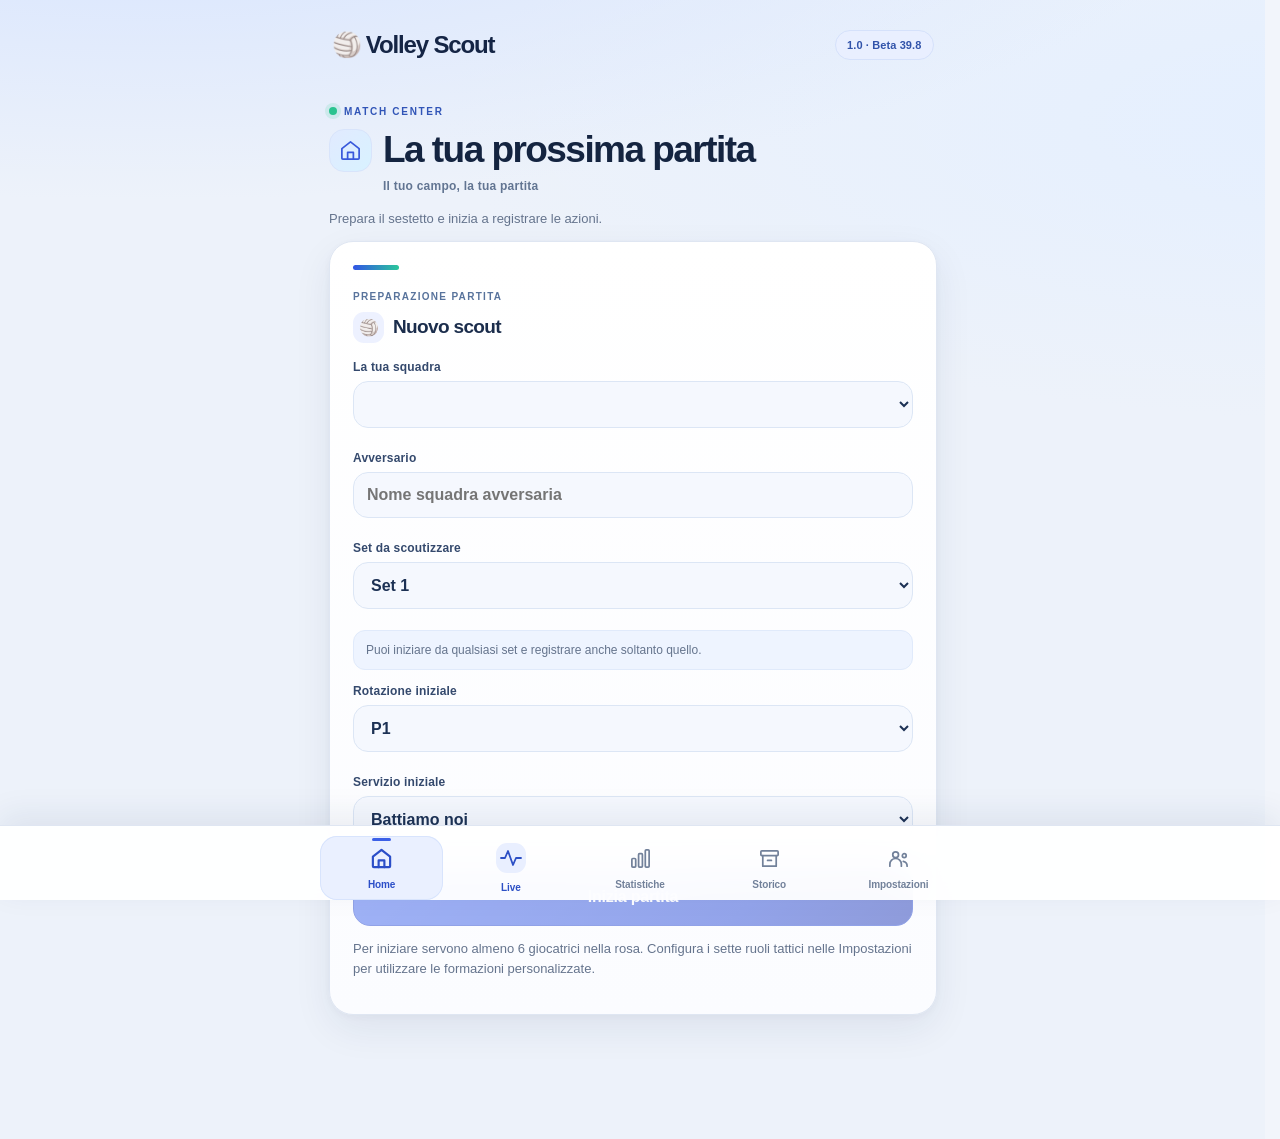
==== commit 458c6dfb: "Release Beta 39.8 Home and navigation redesign" ====
--- a/index.html
+++ b/index.html
@@ -1,3 +1,3 @@
 <!doctype html>
 <html lang="it"><head><meta charset="utf-8"><meta name="viewport" content="width=device-width,initial-scale=1,viewport-fit=cover"><meta name="theme-color" content="#edf2fa"><meta name="apple-mobile-web-app-capable" content="yes"><title>Volley Scout</title><link rel="manifest" href="./manifest.webmanifest"><meta name="apple-mobile-web-app-status-bar-style" content="default"><style>
-:root{font-family:Inter,-apple-system,BlinkMacSystemFont,"Segoe UI",sans-serif;color:#17233b;background:#f4f5fa}*{box-sizing:border-box}body{margin:0}button,input,select{font:inherit}button{cursor:pointer;border:0}button:disabled{opacity:.45}.app{max-width:620px;margin:auto;min-height:100dvh;padding:20px 16px 105px}.top{display:flex;justify-content:space-between;align-items:center;margin-bottom:22px}.brand{font-weight:850;font-size:23px;letter-spacing:-.7px}.tag{background:#e2f5e9;color:#167344;padding:7px 11px;border-radius:20px;font-size:12px;font-weight:750}.card{background:white;border-radius:23px;padding:19px;margin-bottom:15px;box-shadow:0 5px 22px #1a27410a}.muted{color:#788399;font-size:13px}.title{font-size:25px;font-weight:850;letter-spacing:-.6px;margin:0 0 6px}h3{margin:0 0 14px}input,select{width:100%;border:1px solid #e1e6ef;background:#f8f9fc;border-radius:13px;padding:13px;margin:7px 0 12px;color:#17233b}.primary{background:#314be7;color:white;border-radius:14px;padding:14px 18px;font-weight:750}.secondary{background:#edf0f9;color:#334262;border-radius:14px;padding:12px 14px;font-weight:700}.danger{background:#ffe9e7;color:#b83935}.full{width:100%}.row{display:flex;align-items:center;justify-content:space-between;gap:10px}.grid{display:grid;grid-template-columns:repeat(2,minmax(0,1fr));gap:10px}.six{display:grid;grid-template-columns:repeat(3,minmax(0,1fr));gap:9px}.fund{padding:23px 7px;border-radius:18px;background:#eef2ff;font-weight:800;color:#3445a2}.fund:nth-child(2){background:#e5f7ee;color:#1d8659}.fund:nth-child(3){background:#f9ebff;color:#7e43a4}.fund:nth-child(4){background:#fff0df;color:#a45a1c}.fund:nth-child(5){background:#ffe9eb;color:#b84754}.fund:nth-child(6){background:#e5f6fa;color:#28758c}.zone{min-height:92px;border-radius:15px;background:#fffaf4;color:#513923;font-weight:800;padding:10px 4px}.court{background:#eac19c;border-radius:18px;padding:13px;margin:14px 0}.net{height:5px;background:white;border-radius:5px;margin-bottom:12px}.quality{background:#f1f3f9;border-radius:15px;padding:17px 8px;font-weight:750}.quality strong{display:block;font-size:25px;margin-bottom:4px}.suggest{width:100%;min-height:125px;border-radius:21px;background:#dff5e9;color:#176943;font-size:25px;font-weight:850}.outside{padding:35px 10px;text-align:center;color:#788399}.score{font-size:43px;font-weight:900;letter-spacing:-1px}.nav{position:fixed;bottom:0;left:0;right:0;display:flex;justify-content:center;background:#ffffffed;border-top:1px solid #e8ebf3;padding:9px 6px calc(9px + env(safe-area-inset-bottom));z-index:5}.navinner{display:flex;width:min(620px,100%)}.nav button{flex:1;background:none;color:#8893a6;font-size:10px;padding:7px 0;font-weight:700}.nav button.active{color:#344fe6}.nav b{display:block;font-size:21px;margin-bottom:3px}.list{display:flex;flex-direction:column;gap:8px}.item{background:#f7f8fc;border-radius:12px;padding:12px}.small{font-size:12px}.pill{padding:7px 10px;background:#edf1ff;border-radius:12px;font-weight:700}.stack{display:flex;gap:8px;flex-wrap:wrap}.hide{display:none}@media(min-width:700px){.app{padding-top:35px}} .quality{min-height:94px;border:2px solid transparent;box-shadow:inset 0 -3px 0 #0000000c;transition:transform .1s}.quality:active,.fund:active,.zone:active{transform:scale(.96)}.quality-excellent{background:#4ade80;color:#064e2b;border-color:#16a34a}.quality-positive{background:#bbf7d0;color:#166534;border-color:#86dba6}.quality-neutral{background:#fde68a;color:#854d0e;border-color:#eab308}.quality-easy{background:#e9e4ff;color:#5e48a2;border-color:#baa9ef}.quality-negative{background:#fdba74;color:#9a3412;border-color:#f97316}.quality-error{background:#fca5a5;color:#991b1b;border-color:#ef4444}.live-point-us{background:#d3f4df;color:#176c3b}.live-point-them{background:#ffe0e3;color:#a52b42}.live-undo{background:#e2e7f4;color:#405077}.live-second{background:#e7dcff;color:#5e37a6}.fund{min-height:83px;font-size:16px;border:2px solid #0000000c}.quality:focus-visible,.fund:focus-visible,.zone:focus-visible{outline:3px solid #293ccf;outline-offset:3px}@media(max-width:390px){.quality{min-height:86px;padding:12px 5px}.fund{min-height:76px;padding:17px 5px}}.live-repeat{background:#e0f2fe;color:#075985}.live-repeat:active{transform:scale(.98)}.live-fund-first{margin-top:0}.live-fund-first .grid{gap:12px}.live-fund-first .fund{min-height:100px;font-size:17px}@media(max-width:390px){.live-fund-first .fund{min-height:94px}}@media(max-width:600px){.app{padding-left:max(12px,env(safe-area-inset-left));padding-right:max(12px,env(safe-area-inset-right))}input,select,textarea{font-size:16px}.top{gap:8px}.brand{font-size:21px}.tag{white-space:nowrap}.nav button{touch-action:manipulation;-webkit-tap-highlight-color:transparent}button{touch-action:manipulation}}@media(prefers-reduced-motion:reduce){*,*::before,*::after{scroll-behavior:auto!important;animation-duration:.01ms!important;transition-duration:.01ms!important}}</style><link rel="stylesheet" href="./beta35-premium.css?v=35-1"><link rel="stylesheet" href="./beta35-graphics.css?v=35-2"><link rel="stylesheet" href="./beta35-roles.css?v=35-3"><link rel="stylesheet" href="./beta36-fluidity.css?v=36-1"><link rel="stylesheet" href="./beta37-live.css?v=37-1"><link rel="stylesheet" href="./beta38-stat-history.css?v=38-1"><link rel="stylesheet" href="./beta39-polish.css?v=39-1"><link rel="stylesheet" href="./beta39-1-live-fast.css?v=39-1-1"><link rel="stylesheet" href="./beta39-2-analytics.css?v=39-2-1"><link rel="stylesheet" href="./beta39-3-history.css?v=39-3-1"><link rel="stylesheet" href="./beta39-5-backup.css?v=39-5-1"><link rel="stylesheet" href="./beta39-6-iphone.css?v=39-6-1"><link rel="stylesheet" href="./beta39-7-hybrid-design.css?v=39-7-1"></head><body><main class="app"><div class="top"><div class="brand">🏐 Volley Scout</div><span class="tag">1.0 · Beta 39.7</span></div><div id="content"></div></main><nav class="nav"><div class="navinner" id="nav"></div></nav><script src="./app-v28-3.js?v=28-4"></script><script src="./beta29-analytics.js?v=29-3"></script><script src="./beta30-sequences.js?v=30-1"></script><script src="./beta32-xlsx.js?v=39-2-1"></script><script src="./beta32-pdf.js?v=32-2"></script><script src="./beta34-iphone.js?v=34-1"></script><script src="./beta35-graphics.js?v=35-2"></script><script src="./beta35-roles.js?v=35-3"></script><script src="./beta36-fluidity.js?v=36-1"></script><script src="./beta37-live.js?v=37-1"></script><script src="./beta38-stat-history.js?v=38-1"></script><script src="./beta39-polish.js?v=39-1"></script><script src="./beta39-1-live-fast.js?v=39-1-1"></script><script src="./beta39-2-analytics.js?v=39-2-1"></script><script src="./beta39-3-history.js?v=39-3-1"></script><script src="./beta39-4-pdf.js?v=39-4-1"></script><script src="./beta39-5-backup.js?v=39-5-1"></script><script src="./beta39-6-iphone.js?v=39-6-1"></script></body></html>+:root{font-family:Inter,-apple-system,BlinkMacSystemFont,"Segoe UI",sans-serif;color:#17233b;background:#f4f5fa}*{box-sizing:border-box}body{margin:0}button,input,select{font:inherit}button{cursor:pointer;border:0}button:disabled{opacity:.45}.app{max-width:620px;margin:auto;min-height:100dvh;padding:20px 16px 105px}.top{display:flex;justify-content:space-between;align-items:center;margin-bottom:22px}.brand{font-weight:850;font-size:23px;letter-spacing:-.7px}.tag{background:#e2f5e9;color:#167344;padding:7px 11px;border-radius:20px;font-size:12px;font-weight:750}.card{background:white;border-radius:23px;padding:19px;margin-bottom:15px;box-shadow:0 5px 22px #1a27410a}.muted{color:#788399;font-size:13px}.title{font-size:25px;font-weight:850;letter-spacing:-.6px;margin:0 0 6px}h3{margin:0 0 14px}input,select{width:100%;border:1px solid #e1e6ef;background:#f8f9fc;border-radius:13px;padding:13px;margin:7px 0 12px;color:#17233b}.primary{background:#314be7;color:white;border-radius:14px;padding:14px 18px;font-weight:750}.secondary{background:#edf0f9;color:#334262;border-radius:14px;padding:12px 14px;font-weight:700}.danger{background:#ffe9e7;color:#b83935}.full{width:100%}.row{display:flex;align-items:center;justify-content:space-between;gap:10px}.grid{display:grid;grid-template-columns:repeat(2,minmax(0,1fr));gap:10px}.six{display:grid;grid-template-columns:repeat(3,minmax(0,1fr));gap:9px}.fund{padding:23px 7px;border-radius:18px;background:#eef2ff;font-weight:800;color:#3445a2}.fund:nth-child(2){background:#e5f7ee;color:#1d8659}.fund:nth-child(3){background:#f9ebff;color:#7e43a4}.fund:nth-child(4){background:#fff0df;color:#a45a1c}.fund:nth-child(5){background:#ffe9eb;color:#b84754}.fund:nth-child(6){background:#e5f6fa;color:#28758c}.zone{min-height:92px;border-radius:15px;background:#fffaf4;color:#513923;font-weight:800;padding:10px 4px}.court{background:#eac19c;border-radius:18px;padding:13px;margin:14px 0}.net{height:5px;background:white;border-radius:5px;margin-bottom:12px}.quality{background:#f1f3f9;border-radius:15px;padding:17px 8px;font-weight:750}.quality strong{display:block;font-size:25px;margin-bottom:4px}.suggest{width:100%;min-height:125px;border-radius:21px;background:#dff5e9;color:#176943;font-size:25px;font-weight:850}.outside{padding:35px 10px;text-align:center;color:#788399}.score{font-size:43px;font-weight:900;letter-spacing:-1px}.nav{position:fixed;bottom:0;left:0;right:0;display:flex;justify-content:center;background:#ffffffed;border-top:1px solid #e8ebf3;padding:9px 6px calc(9px + env(safe-area-inset-bottom));z-index:5}.navinner{display:flex;width:min(620px,100%)}.nav button{flex:1;background:none;color:#8893a6;font-size:10px;padding:7px 0;font-weight:700}.nav button.active{color:#344fe6}.nav b{display:block;font-size:21px;margin-bottom:3px}.list{display:flex;flex-direction:column;gap:8px}.item{background:#f7f8fc;border-radius:12px;padding:12px}.small{font-size:12px}.pill{padding:7px 10px;background:#edf1ff;border-radius:12px;font-weight:700}.stack{display:flex;gap:8px;flex-wrap:wrap}.hide{display:none}@media(min-width:700px){.app{padding-top:35px}} .quality{min-height:94px;border:2px solid transparent;box-shadow:inset 0 -3px 0 #0000000c;transition:transform .1s}.quality:active,.fund:active,.zone:active{transform:scale(.96)}.quality-excellent{background:#4ade80;color:#064e2b;border-color:#16a34a}.quality-positive{background:#bbf7d0;color:#166534;border-color:#86dba6}.quality-neutral{background:#fde68a;color:#854d0e;border-color:#eab308}.quality-easy{background:#e9e4ff;color:#5e48a2;border-color:#baa9ef}.quality-negative{background:#fdba74;color:#9a3412;border-color:#f97316}.quality-error{background:#fca5a5;color:#991b1b;border-color:#ef4444}.live-point-us{background:#d3f4df;color:#176c3b}.live-point-them{background:#ffe0e3;color:#a52b42}.live-undo{background:#e2e7f4;color:#405077}.live-second{background:#e7dcff;color:#5e37a6}.fund{min-height:83px;font-size:16px;border:2px solid #0000000c}.quality:focus-visible,.fund:focus-visible,.zone:focus-visible{outline:3px solid #293ccf;outline-offset:3px}@media(max-width:390px){.quality{min-height:86px;padding:12px 5px}.fund{min-height:76px;padding:17px 5px}}.live-repeat{background:#e0f2fe;color:#075985}.live-repeat:active{transform:scale(.98)}.live-fund-first{margin-top:0}.live-fund-first .grid{gap:12px}.live-fund-first .fund{min-height:100px;font-size:17px}@media(max-width:390px){.live-fund-first .fund{min-height:94px}}@media(max-width:600px){.app{padding-left:max(12px,env(safe-area-inset-left));padding-right:max(12px,env(safe-area-inset-right))}input,select,textarea{font-size:16px}.top{gap:8px}.brand{font-size:21px}.tag{white-space:nowrap}.nav button{touch-action:manipulation;-webkit-tap-highlight-color:transparent}button{touch-action:manipulation}}@media(prefers-reduced-motion:reduce){*,*::before,*::after{scroll-behavior:auto!important;animation-duration:.01ms!important;transition-duration:.01ms!important}}</style><link rel="stylesheet" href="./beta35-premium.css?v=35-1"><link rel="stylesheet" href="./beta35-graphics.css?v=35-2"><link rel="stylesheet" href="./beta35-roles.css?v=35-3"><link rel="stylesheet" href="./beta36-fluidity.css?v=36-1"><link rel="stylesheet" href="./beta37-live.css?v=37-1"><link rel="stylesheet" href="./beta38-stat-history.css?v=38-1"><link rel="stylesheet" href="./beta39-polish.css?v=39-1"><link rel="stylesheet" href="./beta39-1-live-fast.css?v=39-1-1"><link rel="stylesheet" href="./beta39-2-analytics.css?v=39-2-1"><link rel="stylesheet" href="./beta39-3-history.css?v=39-3-1"><link rel="stylesheet" href="./beta39-5-backup.css?v=39-5-1"><link rel="stylesheet" href="./beta39-6-iphone.css?v=39-6-1"><link rel="stylesheet" href="./beta39-7-hybrid-design.css?v=39-7-1"><link rel="stylesheet" href="./beta39-8-home.css?v=39-8-1"></head><body><main class="app"><div class="top"><div class="brand">🏐 Volley Scout</div><span class="tag">1.0 · Beta 39.8</span></div><div id="content"></div></main><nav class="nav"><div class="navinner" id="nav"></div></nav><script src="./app-v28-3.js?v=28-4"></script><script src="./beta29-analytics.js?v=29-3"></script><script src="./beta30-sequences.js?v=30-1"></script><script src="./beta32-xlsx.js?v=39-2-1"></script><script src="./beta32-pdf.js?v=32-2"></script><script src="./beta34-iphone.js?v=34-1"></script><script src="./beta35-graphics.js?v=35-2"></script><script src="./beta35-roles.js?v=35-3"></script><script src="./beta36-fluidity.js?v=36-1"></script><script src="./beta37-live.js?v=37-1"></script><script src="./beta38-stat-history.js?v=38-1"></script><script src="./beta39-polish.js?v=39-1"></script><script src="./beta39-1-live-fast.js?v=39-1-1"></script><script src="./beta39-2-analytics.js?v=39-2-1"></script><script src="./beta39-3-history.js?v=39-3-1"></script><script src="./beta39-4-pdf.js?v=39-4-1"></script><script src="./beta39-5-backup.js?v=39-5-1"></script><script src="./beta39-6-iphone.js?v=39-6-1"></script><script src="./beta39-8-home.js?v=39-8-1"></script></body></html>
--- a/beta39-8-home.css
+++ b/beta39-8-home.css
@@ -0,0 +1,33 @@
+/* Beta 39.8 — visible Home and navigation redesign, Hybrid C */
+#content.vs398-home{padding-top:2px}
+.vs398-eyebrow{display:inline-flex;align-items:center;gap:7px;font-size:10px;font-weight:900;letter-spacing:.17em;color:#3155b7;margin:2px 0 12px}
+.vs398-eyebrow:before{content:"";width:8px;height:8px;border-radius:50%;background:#2ac38f;box-shadow:0 0 0 4px #2ac38f24}
+.vs398-home>.title{font-size:clamp(29px,7vw,37px);max-width:480px;letter-spacing:-1.55px;line-height:1.07;margin-bottom:10px}
+.vs398-home>.title+.muted{font-size:14px;max-width:430px;margin:0 0 24px;line-height:1.6}
+.vs398-home>.card{position:relative;overflow:hidden}
+.vs398-card-kicker{display:block;color:#58739c;font-size:10px;letter-spacing:.13em;font-weight:900;margin-bottom:10px}
+.vs398-card-title{font-size:19px;letter-spacing:-.65px;margin-bottom:17px}
+.vs398-active-match{background:linear-gradient(140deg,#172d62 0%,#2448a0 70%,#365bd0 100%)!important;color:#fff;border-color:#294caa!important;box-shadow:0 15px 35px #1d3d9038!important;padding:23px!important}
+.vs398-active-match:after{content:"";position:absolute;width:190px;height:190px;border:1px solid #ffffff23;border-radius:50%;top:-100px;right:-80px;pointer-events:none}
+.vs398-active-match h3,.vs398-active-match b{color:#fff}
+.vs398-active-match .tag{background:#ffffff20;border-color:#ffffff40;color:#fff}
+.vs398-active-match .vs398-home-score{font-size:clamp(44px,12vw,62px);color:#fff;line-height:1.1;letter-spacing:-2.5px;margin:17px 0 22px}
+.vs398-active-match .vs398-continue{background:#fff;color:#2346a2;border-color:#fff;box-shadow:none;min-height:56px;font-size:15px}
+.vs398-create-match{padding:23px!important;background:linear-gradient(180deg,#fff,#fbfcff)!important}
+.vs398-create-match:before{content:"";display:block;width:46px;height:5px;background:linear-gradient(90deg,#3154e5,#2bc79b);border-radius:20px;margin:0 0 21px}
+.vs398-create-match .vs398-field-label{display:block;font-size:12px;font-weight:850;color:#34496d;letter-spacing:.015em;margin:14px 0 4px}
+.vs398-create-match .vs398-field{border-radius:15px;background:#f5f8fe;border:1px solid #dce6f5;min-height:51px;margin:3px 0 9px;font-weight:650;color:#1c3154}
+.vs398-create-match .vs398-start{margin-top:16px;min-height:58px;border-radius:17px;font-size:16px;letter-spacing:-.2px}
+.vs398-create-match .vs398-start:disabled{box-shadow:none}
+.vs398-create-match .muted.small{background:#eef4ff;border:1px solid #e0eafb;border-radius:12px;padding:10px 12px;font-size:12px}
+.nav{padding-top:10px}
+.navinner{gap:6px}
+.nav .vs398-nav-item{position:relative;display:flex;flex-direction:column;justify-content:center;align-items:center;gap:3px;border-radius:17px;min-height:62px;padding:7px 3px;color:#72819a;font-size:10px;letter-spacing:-.1px}
+.nav .vs398-nav-item.active{background:#eaf0ff;color:#2b4ec8;box-shadow:inset 0 0 0 1px #d8e4fd}
+.nav .vs398-nav-item.active:before{content:"";position:absolute;top:2px;width:19px;height:3px;background:#3c60e7;border-radius:9px}
+.nav .vs398-nav-label{display:block;font-weight:800;line-height:1.1}
+.nav .vs398-nav-item .vs-nav-svg{margin:0 auto 2px}
+.nav .vs398-nav-live:not(.active){color:#2d50c5}
+.nav .vs398-nav-live:not(.active) .vs-nav-svg{background:#e9efff;border-radius:11px;padding:3px;width:30px;height:30px}
+@media(max-width:390px){.vs398-home>.title{font-size:29px}.vs398-active-match,.vs398-create-match{padding:18px!important}.navinner{gap:2px}.nav .vs398-nav-item{min-height:58px;font-size:9px;border-radius:12px}}
+@media(prefers-reduced-motion:reduce){.vs398-home *,.nav .vs398-nav-item{transition:none!important}}
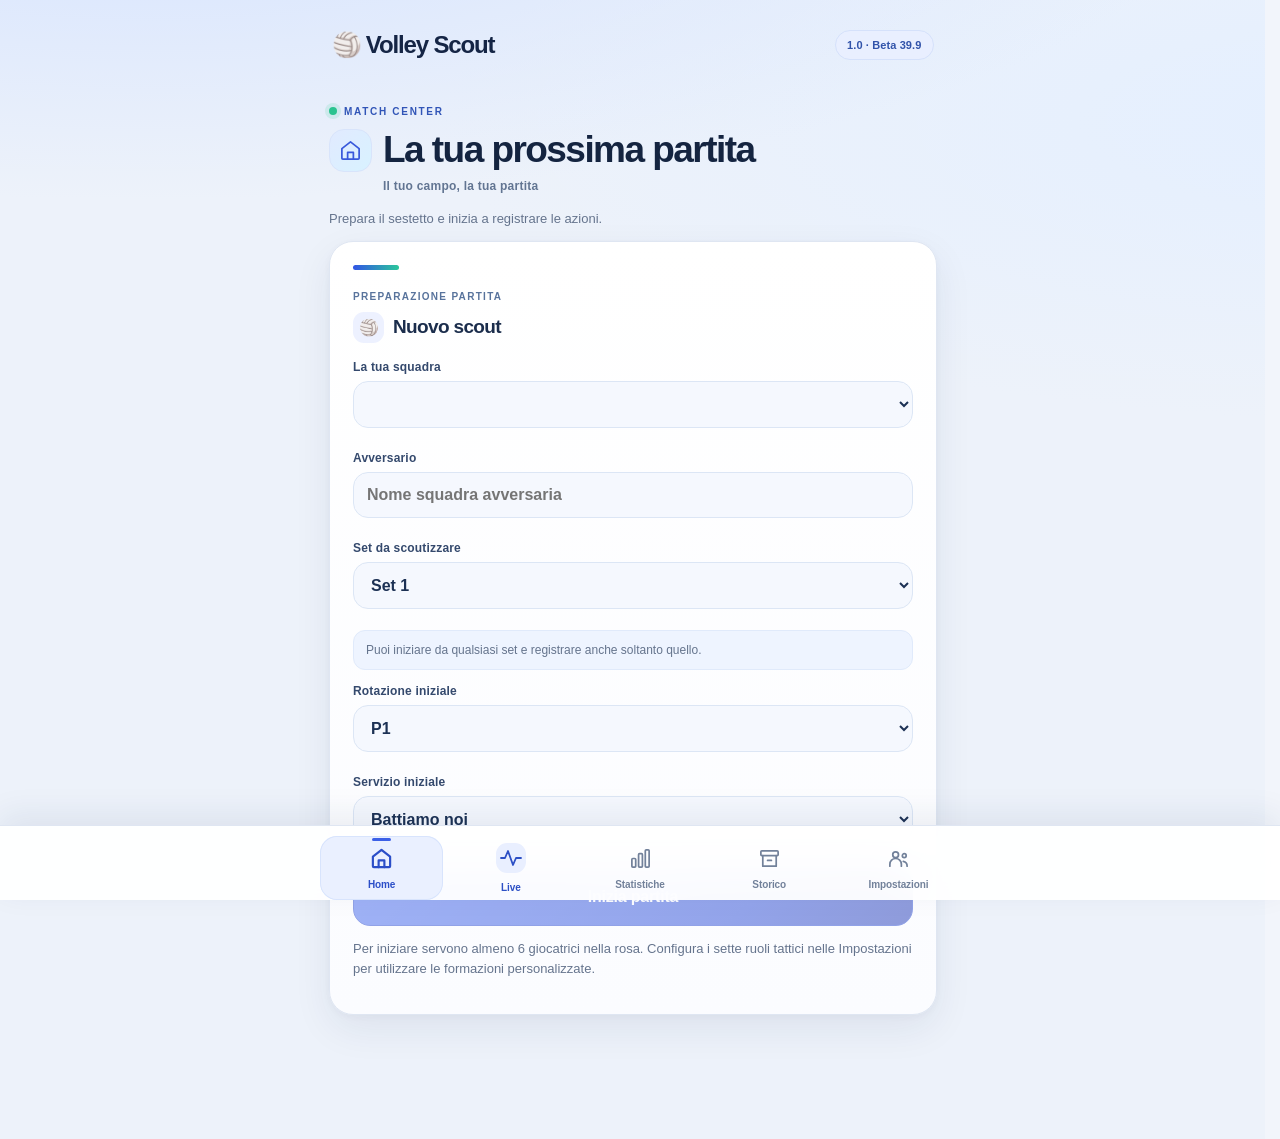
==== commit 7177c91e: "Publish Beta 39.9 Live Arena redesign" ====
--- a/index.html
+++ b/index.html
@@ -1,3 +1,3 @@
 <!doctype html>
 <html lang="it"><head><meta charset="utf-8"><meta name="viewport" content="width=device-width,initial-scale=1,viewport-fit=cover"><meta name="theme-color" content="#edf2fa"><meta name="apple-mobile-web-app-capable" content="yes"><title>Volley Scout</title><link rel="manifest" href="./manifest.webmanifest"><meta name="apple-mobile-web-app-status-bar-style" content="default"><style>
-:root{font-family:Inter,-apple-system,BlinkMacSystemFont,"Segoe UI",sans-serif;color:#17233b;background:#f4f5fa}*{box-sizing:border-box}body{margin:0}button,input,select{font:inherit}button{cursor:pointer;border:0}button:disabled{opacity:.45}.app{max-width:620px;margin:auto;min-height:100dvh;padding:20px 16px 105px}.top{display:flex;justify-content:space-between;align-items:center;margin-bottom:22px}.brand{font-weight:850;font-size:23px;letter-spacing:-.7px}.tag{background:#e2f5e9;color:#167344;padding:7px 11px;border-radius:20px;font-size:12px;font-weight:750}.card{background:white;border-radius:23px;padding:19px;margin-bottom:15px;box-shadow:0 5px 22px #1a27410a}.muted{color:#788399;font-size:13px}.title{font-size:25px;font-weight:850;letter-spacing:-.6px;margin:0 0 6px}h3{margin:0 0 14px}input,select{width:100%;border:1px solid #e1e6ef;background:#f8f9fc;border-radius:13px;padding:13px;margin:7px 0 12px;color:#17233b}.primary{background:#314be7;color:white;border-radius:14px;padding:14px 18px;font-weight:750}.secondary{background:#edf0f9;color:#334262;border-radius:14px;padding:12px 14px;font-weight:700}.danger{background:#ffe9e7;color:#b83935}.full{width:100%}.row{display:flex;align-items:center;justify-content:space-between;gap:10px}.grid{display:grid;grid-template-columns:repeat(2,minmax(0,1fr));gap:10px}.six{display:grid;grid-template-columns:repeat(3,minmax(0,1fr));gap:9px}.fund{padding:23px 7px;border-radius:18px;background:#eef2ff;font-weight:800;color:#3445a2}.fund:nth-child(2){background:#e5f7ee;color:#1d8659}.fund:nth-child(3){background:#f9ebff;color:#7e43a4}.fund:nth-child(4){background:#fff0df;color:#a45a1c}.fund:nth-child(5){background:#ffe9eb;color:#b84754}.fund:nth-child(6){background:#e5f6fa;color:#28758c}.zone{min-height:92px;border-radius:15px;background:#fffaf4;color:#513923;font-weight:800;padding:10px 4px}.court{background:#eac19c;border-radius:18px;padding:13px;margin:14px 0}.net{height:5px;background:white;border-radius:5px;margin-bottom:12px}.quality{background:#f1f3f9;border-radius:15px;padding:17px 8px;font-weight:750}.quality strong{display:block;font-size:25px;margin-bottom:4px}.suggest{width:100%;min-height:125px;border-radius:21px;background:#dff5e9;color:#176943;font-size:25px;font-weight:850}.outside{padding:35px 10px;text-align:center;color:#788399}.score{font-size:43px;font-weight:900;letter-spacing:-1px}.nav{position:fixed;bottom:0;left:0;right:0;display:flex;justify-content:center;background:#ffffffed;border-top:1px solid #e8ebf3;padding:9px 6px calc(9px + env(safe-area-inset-bottom));z-index:5}.navinner{display:flex;width:min(620px,100%)}.nav button{flex:1;background:none;color:#8893a6;font-size:10px;padding:7px 0;font-weight:700}.nav button.active{color:#344fe6}.nav b{display:block;font-size:21px;margin-bottom:3px}.list{display:flex;flex-direction:column;gap:8px}.item{background:#f7f8fc;border-radius:12px;padding:12px}.small{font-size:12px}.pill{padding:7px 10px;background:#edf1ff;border-radius:12px;font-weight:700}.stack{display:flex;gap:8px;flex-wrap:wrap}.hide{display:none}@media(min-width:700px){.app{padding-top:35px}} .quality{min-height:94px;border:2px solid transparent;box-shadow:inset 0 -3px 0 #0000000c;transition:transform .1s}.quality:active,.fund:active,.zone:active{transform:scale(.96)}.quality-excellent{background:#4ade80;color:#064e2b;border-color:#16a34a}.quality-positive{background:#bbf7d0;color:#166534;border-color:#86dba6}.quality-neutral{background:#fde68a;color:#854d0e;border-color:#eab308}.quality-easy{background:#e9e4ff;color:#5e48a2;border-color:#baa9ef}.quality-negative{background:#fdba74;color:#9a3412;border-color:#f97316}.quality-error{background:#fca5a5;color:#991b1b;border-color:#ef4444}.live-point-us{background:#d3f4df;color:#176c3b}.live-point-them{background:#ffe0e3;color:#a52b42}.live-undo{background:#e2e7f4;color:#405077}.live-second{background:#e7dcff;color:#5e37a6}.fund{min-height:83px;font-size:16px;border:2px solid #0000000c}.quality:focus-visible,.fund:focus-visible,.zone:focus-visible{outline:3px solid #293ccf;outline-offset:3px}@media(max-width:390px){.quality{min-height:86px;padding:12px 5px}.fund{min-height:76px;padding:17px 5px}}.live-repeat{background:#e0f2fe;color:#075985}.live-repeat:active{transform:scale(.98)}.live-fund-first{margin-top:0}.live-fund-first .grid{gap:12px}.live-fund-first .fund{min-height:100px;font-size:17px}@media(max-width:390px){.live-fund-first .fund{min-height:94px}}@media(max-width:600px){.app{padding-left:max(12px,env(safe-area-inset-left));padding-right:max(12px,env(safe-area-inset-right))}input,select,textarea{font-size:16px}.top{gap:8px}.brand{font-size:21px}.tag{white-space:nowrap}.nav button{touch-action:manipulation;-webkit-tap-highlight-color:transparent}button{touch-action:manipulation}}@media(prefers-reduced-motion:reduce){*,*::before,*::after{scroll-behavior:auto!important;animation-duration:.01ms!important;transition-duration:.01ms!important}}</style><link rel="stylesheet" href="./beta35-premium.css?v=35-1"><link rel="stylesheet" href="./beta35-graphics.css?v=35-2"><link rel="stylesheet" href="./beta35-roles.css?v=35-3"><link rel="stylesheet" href="./beta36-fluidity.css?v=36-1"><link rel="stylesheet" href="./beta37-live.css?v=37-1"><link rel="stylesheet" href="./beta38-stat-history.css?v=38-1"><link rel="stylesheet" href="./beta39-polish.css?v=39-1"><link rel="stylesheet" href="./beta39-1-live-fast.css?v=39-1-1"><link rel="stylesheet" href="./beta39-2-analytics.css?v=39-2-1"><link rel="stylesheet" href="./beta39-3-history.css?v=39-3-1"><link rel="stylesheet" href="./beta39-5-backup.css?v=39-5-1"><link rel="stylesheet" href="./beta39-6-iphone.css?v=39-6-1"><link rel="stylesheet" href="./beta39-7-hybrid-design.css?v=39-7-1"><link rel="stylesheet" href="./beta39-8-home.css?v=39-8-1"></head><body><main class="app"><div class="top"><div class="brand">🏐 Volley Scout</div><span class="tag">1.0 · Beta 39.8</span></div><div id="content"></div></main><nav class="nav"><div class="navinner" id="nav"></div></nav><script src="./app-v28-3.js?v=28-4"></script><script src="./beta29-analytics.js?v=29-3"></script><script src="./beta30-sequences.js?v=30-1"></script><script src="./beta32-xlsx.js?v=39-2-1"></script><script src="./beta32-pdf.js?v=32-2"></script><script src="./beta34-iphone.js?v=34-1"></script><script src="./beta35-graphics.js?v=35-2"></script><script src="./beta35-roles.js?v=35-3"></script><script src="./beta36-fluidity.js?v=36-1"></script><script src="./beta37-live.js?v=37-1"></script><script src="./beta38-stat-history.js?v=38-1"></script><script src="./beta39-polish.js?v=39-1"></script><script src="./beta39-1-live-fast.js?v=39-1-1"></script><script src="./beta39-2-analytics.js?v=39-2-1"></script><script src="./beta39-3-history.js?v=39-3-1"></script><script src="./beta39-4-pdf.js?v=39-4-1"></script><script src="./beta39-5-backup.js?v=39-5-1"></script><script src="./beta39-6-iphone.js?v=39-6-1"></script><script src="./beta39-8-home.js?v=39-8-1"></script></body></html>+:root{font-family:Inter,-apple-system,BlinkMacSystemFont,"Segoe UI",sans-serif;color:#17233b;background:#f4f5fa}*{box-sizing:border-box}body{margin:0}button,input,select{font:inherit}button{cursor:pointer;border:0}button:disabled{opacity:.45}.app{max-width:620px;margin:auto;min-height:100dvh;padding:20px 16px 105px}.top{display:flex;justify-content:space-between;align-items:center;margin-bottom:22px}.brand{font-weight:850;font-size:23px;letter-spacing:-.7px}.tag{background:#e2f5e9;color:#167344;padding:7px 11px;border-radius:20px;font-size:12px;font-weight:750}.card{background:white;border-radius:23px;padding:19px;margin-bottom:15px;box-shadow:0 5px 22px #1a27410a}.muted{color:#788399;font-size:13px}.title{font-size:25px;font-weight:850;letter-spacing:-.6px;margin:0 0 6px}h3{margin:0 0 14px}input,select{width:100%;border:1px solid #e1e6ef;background:#f8f9fc;border-radius:13px;padding:13px;margin:7px 0 12px;color:#17233b}.primary{background:#314be7;color:white;border-radius:14px;padding:14px 18px;font-weight:750}.secondary{background:#edf0f9;color:#334262;border-radius:14px;padding:12px 14px;font-weight:700}.danger{background:#ffe9e7;color:#b83935}.full{width:100%}.row{display:flex;align-items:center;justify-content:space-between;gap:10px}.grid{display:grid;grid-template-columns:repeat(2,minmax(0,1fr));gap:10px}.six{display:grid;grid-template-columns:repeat(3,minmax(0,1fr));gap:9px}.fund{padding:23px 7px;border-radius:18px;background:#eef2ff;font-weight:800;color:#3445a2}.fund:nth-child(2){background:#e5f7ee;color:#1d8659}.fund:nth-child(3){background:#f9ebff;color:#7e43a4}.fund:nth-child(4){background:#fff0df;color:#a45a1c}.fund:nth-child(5){background:#ffe9eb;color:#b84754}.fund:nth-child(6){background:#e5f6fa;color:#28758c}.zone{min-height:92px;border-radius:15px;background:#fffaf4;color:#513923;font-weight:800;padding:10px 4px}.court{background:#eac19c;border-radius:18px;padding:13px;margin:14px 0}.net{height:5px;background:white;border-radius:5px;margin-bottom:12px}.quality{background:#f1f3f9;border-radius:15px;padding:17px 8px;font-weight:750}.quality strong{display:block;font-size:25px;margin-bottom:4px}.suggest{width:100%;min-height:125px;border-radius:21px;background:#dff5e9;color:#176943;font-size:25px;font-weight:850}.outside{padding:35px 10px;text-align:center;color:#788399}.score{font-size:43px;font-weight:900;letter-spacing:-1px}.nav{position:fixed;bottom:0;left:0;right:0;display:flex;justify-content:center;background:#ffffffed;border-top:1px solid #e8ebf3;padding:9px 6px calc(9px + env(safe-area-inset-bottom));z-index:5}.navinner{display:flex;width:min(620px,100%)}.nav button{flex:1;background:none;color:#8893a6;font-size:10px;padding:7px 0;font-weight:700}.nav button.active{color:#344fe6}.nav b{display:block;font-size:21px;margin-bottom:3px}.list{display:flex;flex-direction:column;gap:8px}.item{background:#f7f8fc;border-radius:12px;padding:12px}.small{font-size:12px}.pill{padding:7px 10px;background:#edf1ff;border-radius:12px;font-weight:700}.stack{display:flex;gap:8px;flex-wrap:wrap}.hide{display:none}@media(min-width:700px){.app{padding-top:35px}} .quality{min-height:94px;border:2px solid transparent;box-shadow:inset 0 -3px 0 #0000000c;transition:transform .1s}.quality:active,.fund:active,.zone:active{transform:scale(.96)}.quality-excellent{background:#4ade80;color:#064e2b;border-color:#16a34a}.quality-positive{background:#bbf7d0;color:#166534;border-color:#86dba6}.quality-neutral{background:#fde68a;color:#854d0e;border-color:#eab308}.quality-easy{background:#e9e4ff;color:#5e48a2;border-color:#baa9ef}.quality-negative{background:#fdba74;color:#9a3412;border-color:#f97316}.quality-error{background:#fca5a5;color:#991b1b;border-color:#ef4444}.live-point-us{background:#d3f4df;color:#176c3b}.live-point-them{background:#ffe0e3;color:#a52b42}.live-undo{background:#e2e7f4;color:#405077}.live-second{background:#e7dcff;color:#5e37a6}.fund{min-height:83px;font-size:16px;border:2px solid #0000000c}.quality:focus-visible,.fund:focus-visible,.zone:focus-visible{outline:3px solid #293ccf;outline-offset:3px}@media(max-width:390px){.quality{min-height:86px;padding:12px 5px}.fund{min-height:76px;padding:17px 5px}}.live-repeat{background:#e0f2fe;color:#075985}.live-repeat:active{transform:scale(.98)}.live-fund-first{margin-top:0}.live-fund-first .grid{gap:12px}.live-fund-first .fund{min-height:100px;font-size:17px}@media(max-width:390px){.live-fund-first .fund{min-height:94px}}@media(max-width:600px){.app{padding-left:max(12px,env(safe-area-inset-left));padding-right:max(12px,env(safe-area-inset-right))}input,select,textarea{font-size:16px}.top{gap:8px}.brand{font-size:21px}.tag{white-space:nowrap}.nav button{touch-action:manipulation;-webkit-tap-highlight-color:transparent}button{touch-action:manipulation}}@media(prefers-reduced-motion:reduce){*,*::before,*::after{scroll-behavior:auto!important;animation-duration:.01ms!important;transition-duration:.01ms!important}}</style><link rel="stylesheet" href="./beta35-premium.css?v=35-1"><link rel="stylesheet" href="./beta35-graphics.css?v=35-2"><link rel="stylesheet" href="./beta35-roles.css?v=35-3"><link rel="stylesheet" href="./beta36-fluidity.css?v=36-1"><link rel="stylesheet" href="./beta37-live.css?v=37-1"><link rel="stylesheet" href="./beta38-stat-history.css?v=38-1"><link rel="stylesheet" href="./beta39-polish.css?v=39-1"><link rel="stylesheet" href="./beta39-1-live-fast.css?v=39-1-1"><link rel="stylesheet" href="./beta39-2-analytics.css?v=39-2-1"><link rel="stylesheet" href="./beta39-3-history.css?v=39-3-1"><link rel="stylesheet" href="./beta39-5-backup.css?v=39-5-1"><link rel="stylesheet" href="./beta39-6-iphone.css?v=39-6-1"><link rel="stylesheet" href="./beta39-7-hybrid-design.css?v=39-7-1"><link rel="stylesheet" href="./beta39-8-home.css?v=39-8-1"><link rel="stylesheet" href="./beta39-9-live.css?v=39-9-1"></head><body><main class="app"><div class="top"><div class="brand">🏐 Volley Scout</div><span class="tag">1.0 · Beta 39.9</span></div><div id="content"></div></main><nav class="nav"><div class="navinner" id="nav"></div></nav><script src="./app-v28-3.js?v=28-4"></script><script src="./beta29-analytics.js?v=29-3"></script><script src="./beta30-sequences.js?v=30-1"></script><script src="./beta32-xlsx.js?v=39-2-1"></script><script src="./beta32-pdf.js?v=32-2"></script><script src="./beta34-iphone.js?v=34-1"></script><script src="./beta35-graphics.js?v=35-2"></script><script src="./beta35-roles.js?v=35-3"></script><script src="./beta36-fluidity.js?v=36-1"></script><script src="./beta37-live.js?v=37-1"></script><script src="./beta38-stat-history.js?v=38-1"></script><script src="./beta39-polish.js?v=39-1"></script><script src="./beta39-1-live-fast.js?v=39-1-1"></script><script src="./beta39-2-analytics.js?v=39-2-1"></script><script src="./beta39-3-history.js?v=39-3-1"></script><script src="./beta39-4-pdf.js?v=39-4-1"></script><script src="./beta39-5-backup.js?v=39-5-1"></script><script src="./beta39-6-iphone.js?v=39-6-1"></script><script src="./beta39-8-home.js?v=39-8-1"></script><script src="./beta39-9-live.js?v=39-9-1"></script></body></html>
--- a/beta39-9-live.css
+++ b/beta39-9-live.css
@@ -0,0 +1,75 @@
+/* Beta 39.9 — Live Arena: high-contrast sports interface on premium foundation */
+#content.vs399-arena{--arena-navy:#172c57;--arena-blue:#3157cf;--arena-line:#d9e4f7}
+#content.vs399-arena>.card{margin-bottom:14px}
+#content.vs399-arena .vs399-action-panel{
+ background:linear-gradient(155deg,#ffffff 0%,#f7faff 78%,#eef4ff 100%);
+ border:1px solid #cbdaf4;border-radius:26px;
+ box-shadow:0 15px 36px #213e7516;
+ padding:18px;
+}
+#content.vs399-arena .vs399-stage{border:0;background:#e9f0ff;padding:9px 11px;border-radius:13px;margin-bottom:16px}
+#content.vs399-arena .vs399-stage .vs37-step-number{background:#2f54cc;border-radius:9px}
+#content.vs399-arena .vs399-stage .vs37-step-caption{font-size:12px;font-weight:900;color:#24468e}
+#content.vs399-arena .vs399-action-heading{font-size:20px;line-height:1.2;letter-spacing:-.6px;margin:2px 0 14px;color:#162b51}
+#content.vs399-arena .vs399-menu-hint{margin:-5px 0 16px;color:#647899;font-size:12px;line-height:1.4}
+#content.vs399-arena .vs399-action-panel>.grid{gap:11px}
+#content.vs399-arena .vs399-fund{
+ min-height:120px!important;border-radius:20px;
+ border:1px solid #ffffffb0;
+ box-shadow:0 5px 14px #223b6614,inset 0 1px 0 #ffffff90;
+ font-size:15px!important;font-weight:850;
+ padding:12px 8px!important;gap:8px;
+}
+#content.vs399-arena .vs399-fund .vs-fund-icon{width:52px;height:52px;border-radius:17px}
+#content.vs399-arena .vs399-fund .vs-fund-svg{width:32px;height:32px}
+#content.vs399-arena .vs399-quality{
+ min-height:112px!important;border-radius:20px;
+ border-width:2px;box-shadow:0 6px 15px #20375f18,inset 0 -4px 0 #00000010;
+ font-size:14px;font-weight:800;
+}
+#content.vs399-arena .vs399-quality strong{font-size:36px;line-height:1.05;letter-spacing:-1px}
+#content.vs399-arena .quality-excellent{background:#35e580;color:#064a2b;border-color:#16b463}
+#content.vs399-arena .quality-positive{background:#9af0b9;color:#135b35;border-color:#64d895}
+#content.vs399-arena .quality-neutral,#content.vs399-arena .quality-easy{background:#ffe181;color:#77500a;border-color:#e6b940}
+#content.vs399-arena .quality-negative{background:#ffb77b;color:#853707;border-color:#f18d42}
+#content.vs399-arena .quality-error{background:#ff929b;color:#8c1728;border-color:#e85668}
+#content.vs399-arena .vs399-scoreboard{
+ background:linear-gradient(145deg,#1a315f,#254995 75%,#3156ae)!important;
+ border:1px solid #24468e!important;border-radius:26px;
+ box-shadow:0 16px 35px #1b37783b!important;color:#fff;
+ padding:19px;
+}
+#content.vs399-arena .vs399-scoreboard .muted{color:#cbd8f3}
+#content.vs399-arena .vs399-scoreboard .tag{color:#fff;background:#ffffff22;border-color:#ffffff3d}
+#content.vs399-arena .vs399-match-meta{padding-bottom:12px;border-bottom:1px solid #ffffff20;margin-bottom:11px}
+#content.vs399-arena .vs399-scoreboard .vs399-score-number{color:#fff;font-size:clamp(46px,12vw,62px);font-weight:950;line-height:1.05;letter-spacing:-2px}
+#content.vs399-arena .vs399-scoreboard .row:has(.score){padding:12px 4px 17px;border-bottom:1px solid #ffffff23;margin-bottom:14px}
+#content.vs399-arena .vs399-point-button{min-height:62px;font-size:15px;font-weight:900;border:1px solid transparent;border-radius:16px}
+#content.vs399-arena #point-us{background:#bff3d7;color:#09613c;border-color:#7edcaf}
+#content.vs399-arena #point-them{background:#ffd8dd;color:#9d233b;border-color:#f4aab5}
+#content.vs399-arena .vs399-tools{gap:7px;margin-top:14px!important}
+#content.vs399-arena .vs399-tools button{
+ flex:1 1 auto;min-height:44px;padding:10px 11px;border-radius:12px;
+ background:#ffffff17;color:#fff;border:1px solid #ffffff2b;
+ font-size:12px;font-weight:800;box-shadow:none;
+}
+#content.vs399-arena .vs399-tools button:active{background:#ffffff30}
+#content.vs399-arena .vs399-tools .vs37-tool-icon{font-size:17px}
+#content.vs399-arena .vs399-activity{border-radius:23px;background:#fff}
+#content.vs399-arena .vs399-activity h3{font-size:16px}
+#content.vs399-arena .vs399-activity .item{border-left:3px solid #7897df;background:#f5f8fe}
+#content.vs399-arena .court{background:linear-gradient(160deg,#f0bd90,#e4a976);border:2px solid #d9975f;border-radius:21px;padding:14px}
+#content.vs399-arena .net{height:6px;background:#fff;box-shadow:0 2px 7px #75401d25}
+#content.vs399-arena .vs399-court-player{border:1px solid #f5e3d1;background:#fffaf5;min-height:100px;border-radius:15px;color:#56381e}
+#content.vs399-arena .vs391-player{border-radius:16px}
+#content.vs399-arena .suggest{background:linear-gradient(145deg,#c5f5de,#a9e9cc);border:1px solid #78d8a8;color:#0c6844;box-shadow:0 6px 16px #1b79552a}
+@media(max-width:390px){
+ #content.vs399-arena .vs399-action-panel,#content.vs399-arena .vs399-scoreboard{padding:14px;border-radius:21px}
+ #content.vs399-arena .vs399-fund{min-height:104px!important;border-radius:16px}
+ #content.vs399-arena .vs399-fund .vs-fund-icon{width:43px;height:43px}
+ #content.vs399-arena .vs399-quality{min-height:98px!important}
+ #content.vs399-arena .vs399-quality strong{font-size:32px}
+ #content.vs399-arena .vs399-tools button{font-size:11px;padding:8px}
+ #content.vs399-arena .vs399-court-player{min-height:88px}
+}
+@media(prefers-reduced-motion:reduce){#content.vs399-arena button{transition:none!important}}
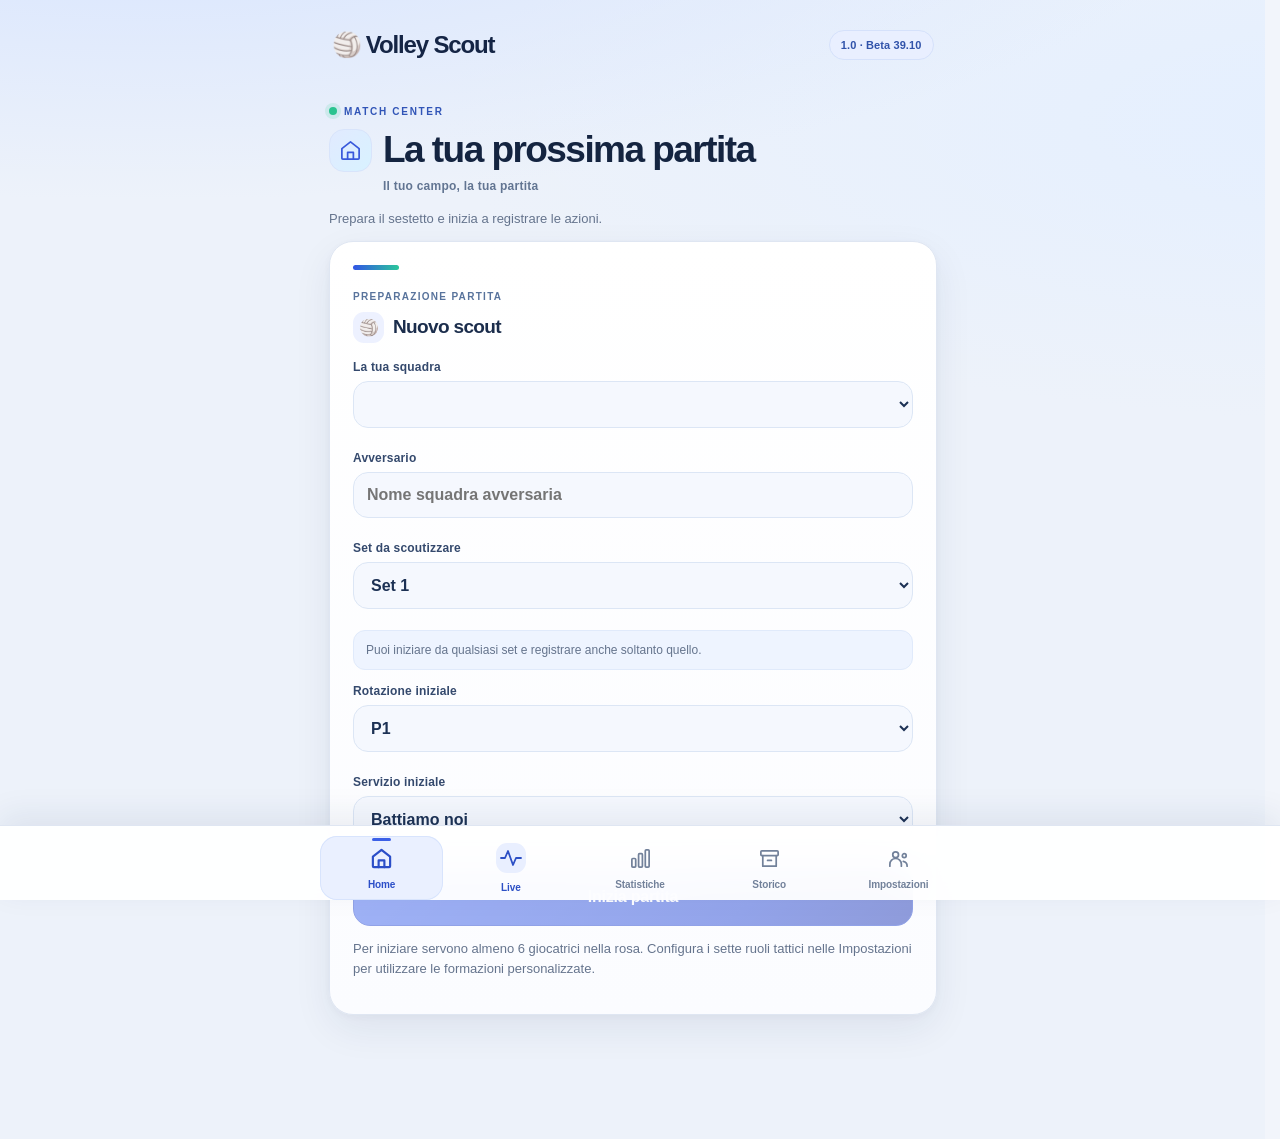
==== commit bb3a9935: "Release Beta 39.10 Statistics Studio" ====
--- a/index.html
+++ b/index.html
@@ -1,3 +1,3 @@
 <!doctype html>
 <html lang="it"><head><meta charset="utf-8"><meta name="viewport" content="width=device-width,initial-scale=1,viewport-fit=cover"><meta name="theme-color" content="#edf2fa"><meta name="apple-mobile-web-app-capable" content="yes"><title>Volley Scout</title><link rel="manifest" href="./manifest.webmanifest"><meta name="apple-mobile-web-app-status-bar-style" content="default"><style>
-:root{font-family:Inter,-apple-system,BlinkMacSystemFont,"Segoe UI",sans-serif;color:#17233b;background:#f4f5fa}*{box-sizing:border-box}body{margin:0}button,input,select{font:inherit}button{cursor:pointer;border:0}button:disabled{opacity:.45}.app{max-width:620px;margin:auto;min-height:100dvh;padding:20px 16px 105px}.top{display:flex;justify-content:space-between;align-items:center;margin-bottom:22px}.brand{font-weight:850;font-size:23px;letter-spacing:-.7px}.tag{background:#e2f5e9;color:#167344;padding:7px 11px;border-radius:20px;font-size:12px;font-weight:750}.card{background:white;border-radius:23px;padding:19px;margin-bottom:15px;box-shadow:0 5px 22px #1a27410a}.muted{color:#788399;font-size:13px}.title{font-size:25px;font-weight:850;letter-spacing:-.6px;margin:0 0 6px}h3{margin:0 0 14px}input,select{width:100%;border:1px solid #e1e6ef;background:#f8f9fc;border-radius:13px;padding:13px;margin:7px 0 12px;color:#17233b}.primary{background:#314be7;color:white;border-radius:14px;padding:14px 18px;font-weight:750}.secondary{background:#edf0f9;color:#334262;border-radius:14px;padding:12px 14px;font-weight:700}.danger{background:#ffe9e7;color:#b83935}.full{width:100%}.row{display:flex;align-items:center;justify-content:space-between;gap:10px}.grid{display:grid;grid-template-columns:repeat(2,minmax(0,1fr));gap:10px}.six{display:grid;grid-template-columns:repeat(3,minmax(0,1fr));gap:9px}.fund{padding:23px 7px;border-radius:18px;background:#eef2ff;font-weight:800;color:#3445a2}.fund:nth-child(2){background:#e5f7ee;color:#1d8659}.fund:nth-child(3){background:#f9ebff;color:#7e43a4}.fund:nth-child(4){background:#fff0df;color:#a45a1c}.fund:nth-child(5){background:#ffe9eb;color:#b84754}.fund:nth-child(6){background:#e5f6fa;color:#28758c}.zone{min-height:92px;border-radius:15px;background:#fffaf4;color:#513923;font-weight:800;padding:10px 4px}.court{background:#eac19c;border-radius:18px;padding:13px;margin:14px 0}.net{height:5px;background:white;border-radius:5px;margin-bottom:12px}.quality{background:#f1f3f9;border-radius:15px;padding:17px 8px;font-weight:750}.quality strong{display:block;font-size:25px;margin-bottom:4px}.suggest{width:100%;min-height:125px;border-radius:21px;background:#dff5e9;color:#176943;font-size:25px;font-weight:850}.outside{padding:35px 10px;text-align:center;color:#788399}.score{font-size:43px;font-weight:900;letter-spacing:-1px}.nav{position:fixed;bottom:0;left:0;right:0;display:flex;justify-content:center;background:#ffffffed;border-top:1px solid #e8ebf3;padding:9px 6px calc(9px + env(safe-area-inset-bottom));z-index:5}.navinner{display:flex;width:min(620px,100%)}.nav button{flex:1;background:none;color:#8893a6;font-size:10px;padding:7px 0;font-weight:700}.nav button.active{color:#344fe6}.nav b{display:block;font-size:21px;margin-bottom:3px}.list{display:flex;flex-direction:column;gap:8px}.item{background:#f7f8fc;border-radius:12px;padding:12px}.small{font-size:12px}.pill{padding:7px 10px;background:#edf1ff;border-radius:12px;font-weight:700}.stack{display:flex;gap:8px;flex-wrap:wrap}.hide{display:none}@media(min-width:700px){.app{padding-top:35px}} .quality{min-height:94px;border:2px solid transparent;box-shadow:inset 0 -3px 0 #0000000c;transition:transform .1s}.quality:active,.fund:active,.zone:active{transform:scale(.96)}.quality-excellent{background:#4ade80;color:#064e2b;border-color:#16a34a}.quality-positive{background:#bbf7d0;color:#166534;border-color:#86dba6}.quality-neutral{background:#fde68a;color:#854d0e;border-color:#eab308}.quality-easy{background:#e9e4ff;color:#5e48a2;border-color:#baa9ef}.quality-negative{background:#fdba74;color:#9a3412;border-color:#f97316}.quality-error{background:#fca5a5;color:#991b1b;border-color:#ef4444}.live-point-us{background:#d3f4df;color:#176c3b}.live-point-them{background:#ffe0e3;color:#a52b42}.live-undo{background:#e2e7f4;color:#405077}.live-second{background:#e7dcff;color:#5e37a6}.fund{min-height:83px;font-size:16px;border:2px solid #0000000c}.quality:focus-visible,.fund:focus-visible,.zone:focus-visible{outline:3px solid #293ccf;outline-offset:3px}@media(max-width:390px){.quality{min-height:86px;padding:12px 5px}.fund{min-height:76px;padding:17px 5px}}.live-repeat{background:#e0f2fe;color:#075985}.live-repeat:active{transform:scale(.98)}.live-fund-first{margin-top:0}.live-fund-first .grid{gap:12px}.live-fund-first .fund{min-height:100px;font-size:17px}@media(max-width:390px){.live-fund-first .fund{min-height:94px}}@media(max-width:600px){.app{padding-left:max(12px,env(safe-area-inset-left));padding-right:max(12px,env(safe-area-inset-right))}input,select,textarea{font-size:16px}.top{gap:8px}.brand{font-size:21px}.tag{white-space:nowrap}.nav button{touch-action:manipulation;-webkit-tap-highlight-color:transparent}button{touch-action:manipulation}}@media(prefers-reduced-motion:reduce){*,*::before,*::after{scroll-behavior:auto!important;animation-duration:.01ms!important;transition-duration:.01ms!important}}</style><link rel="stylesheet" href="./beta35-premium.css?v=35-1"><link rel="stylesheet" href="./beta35-graphics.css?v=35-2"><link rel="stylesheet" href="./beta35-roles.css?v=35-3"><link rel="stylesheet" href="./beta36-fluidity.css?v=36-1"><link rel="stylesheet" href="./beta37-live.css?v=37-1"><link rel="stylesheet" href="./beta38-stat-history.css?v=38-1"><link rel="stylesheet" href="./beta39-polish.css?v=39-1"><link rel="stylesheet" href="./beta39-1-live-fast.css?v=39-1-1"><link rel="stylesheet" href="./beta39-2-analytics.css?v=39-2-1"><link rel="stylesheet" href="./beta39-3-history.css?v=39-3-1"><link rel="stylesheet" href="./beta39-5-backup.css?v=39-5-1"><link rel="stylesheet" href="./beta39-6-iphone.css?v=39-6-1"><link rel="stylesheet" href="./beta39-7-hybrid-design.css?v=39-7-1"><link rel="stylesheet" href="./beta39-8-home.css?v=39-8-1"><link rel="stylesheet" href="./beta39-9-live.css?v=39-9-1"></head><body><main class="app"><div class="top"><div class="brand">🏐 Volley Scout</div><span class="tag">1.0 · Beta 39.9</span></div><div id="content"></div></main><nav class="nav"><div class="navinner" id="nav"></div></nav><script src="./app-v28-3.js?v=28-4"></script><script src="./beta29-analytics.js?v=29-3"></script><script src="./beta30-sequences.js?v=30-1"></script><script src="./beta32-xlsx.js?v=39-2-1"></script><script src="./beta32-pdf.js?v=32-2"></script><script src="./beta34-iphone.js?v=34-1"></script><script src="./beta35-graphics.js?v=35-2"></script><script src="./beta35-roles.js?v=35-3"></script><script src="./beta36-fluidity.js?v=36-1"></script><script src="./beta37-live.js?v=37-1"></script><script src="./beta38-stat-history.js?v=38-1"></script><script src="./beta39-polish.js?v=39-1"></script><script src="./beta39-1-live-fast.js?v=39-1-1"></script><script src="./beta39-2-analytics.js?v=39-2-1"></script><script src="./beta39-3-history.js?v=39-3-1"></script><script src="./beta39-4-pdf.js?v=39-4-1"></script><script src="./beta39-5-backup.js?v=39-5-1"></script><script src="./beta39-6-iphone.js?v=39-6-1"></script><script src="./beta39-8-home.js?v=39-8-1"></script><script src="./beta39-9-live.js?v=39-9-1"></script></body></html>+:root{font-family:Inter,-apple-system,BlinkMacSystemFont,"Segoe UI",sans-serif;color:#17233b;background:#f4f5fa}*{box-sizing:border-box}body{margin:0}button,input,select{font:inherit}button{cursor:pointer;border:0}button:disabled{opacity:.45}.app{max-width:620px;margin:auto;min-height:100dvh;padding:20px 16px 105px}.top{display:flex;justify-content:space-between;align-items:center;margin-bottom:22px}.brand{font-weight:850;font-size:23px;letter-spacing:-.7px}.tag{background:#e2f5e9;color:#167344;padding:7px 11px;border-radius:20px;font-size:12px;font-weight:750}.card{background:white;border-radius:23px;padding:19px;margin-bottom:15px;box-shadow:0 5px 22px #1a27410a}.muted{color:#788399;font-size:13px}.title{font-size:25px;font-weight:850;letter-spacing:-.6px;margin:0 0 6px}h3{margin:0 0 14px}input,select{width:100%;border:1px solid #e1e6ef;background:#f8f9fc;border-radius:13px;padding:13px;margin:7px 0 12px;color:#17233b}.primary{background:#314be7;color:white;border-radius:14px;padding:14px 18px;font-weight:750}.secondary{background:#edf0f9;color:#334262;border-radius:14px;padding:12px 14px;font-weight:700}.danger{background:#ffe9e7;color:#b83935}.full{width:100%}.row{display:flex;align-items:center;justify-content:space-between;gap:10px}.grid{display:grid;grid-template-columns:repeat(2,minmax(0,1fr));gap:10px}.six{display:grid;grid-template-columns:repeat(3,minmax(0,1fr));gap:9px}.fund{padding:23px 7px;border-radius:18px;background:#eef2ff;font-weight:800;color:#3445a2}.fund:nth-child(2){background:#e5f7ee;color:#1d8659}.fund:nth-child(3){background:#f9ebff;color:#7e43a4}.fund:nth-child(4){background:#fff0df;color:#a45a1c}.fund:nth-child(5){background:#ffe9eb;color:#b84754}.fund:nth-child(6){background:#e5f6fa;color:#28758c}.zone{min-height:92px;border-radius:15px;background:#fffaf4;color:#513923;font-weight:800;padding:10px 4px}.court{background:#eac19c;border-radius:18px;padding:13px;margin:14px 0}.net{height:5px;background:white;border-radius:5px;margin-bottom:12px}.quality{background:#f1f3f9;border-radius:15px;padding:17px 8px;font-weight:750}.quality strong{display:block;font-size:25px;margin-bottom:4px}.suggest{width:100%;min-height:125px;border-radius:21px;background:#dff5e9;color:#176943;font-size:25px;font-weight:850}.outside{padding:35px 10px;text-align:center;color:#788399}.score{font-size:43px;font-weight:900;letter-spacing:-1px}.nav{position:fixed;bottom:0;left:0;right:0;display:flex;justify-content:center;background:#ffffffed;border-top:1px solid #e8ebf3;padding:9px 6px calc(9px + env(safe-area-inset-bottom));z-index:5}.navinner{display:flex;width:min(620px,100%)}.nav button{flex:1;background:none;color:#8893a6;font-size:10px;padding:7px 0;font-weight:700}.nav button.active{color:#344fe6}.nav b{display:block;font-size:21px;margin-bottom:3px}.list{display:flex;flex-direction:column;gap:8px}.item{background:#f7f8fc;border-radius:12px;padding:12px}.small{font-size:12px}.pill{padding:7px 10px;background:#edf1ff;border-radius:12px;font-weight:700}.stack{display:flex;gap:8px;flex-wrap:wrap}.hide{display:none}@media(min-width:700px){.app{padding-top:35px}} .quality{min-height:94px;border:2px solid transparent;box-shadow:inset 0 -3px 0 #0000000c;transition:transform .1s}.quality:active,.fund:active,.zone:active{transform:scale(.96)}.quality-excellent{background:#4ade80;color:#064e2b;border-color:#16a34a}.quality-positive{background:#bbf7d0;color:#166534;border-color:#86dba6}.quality-neutral{background:#fde68a;color:#854d0e;border-color:#eab308}.quality-easy{background:#e9e4ff;color:#5e48a2;border-color:#baa9ef}.quality-negative{background:#fdba74;color:#9a3412;border-color:#f97316}.quality-error{background:#fca5a5;color:#991b1b;border-color:#ef4444}.live-point-us{background:#d3f4df;color:#176c3b}.live-point-them{background:#ffe0e3;color:#a52b42}.live-undo{background:#e2e7f4;color:#405077}.live-second{background:#e7dcff;color:#5e37a6}.fund{min-height:83px;font-size:16px;border:2px solid #0000000c}.quality:focus-visible,.fund:focus-visible,.zone:focus-visible{outline:3px solid #293ccf;outline-offset:3px}@media(max-width:390px){.quality{min-height:86px;padding:12px 5px}.fund{min-height:76px;padding:17px 5px}}.live-repeat{background:#e0f2fe;color:#075985}.live-repeat:active{transform:scale(.98)}.live-fund-first{margin-top:0}.live-fund-first .grid{gap:12px}.live-fund-first .fund{min-height:100px;font-size:17px}@media(max-width:390px){.live-fund-first .fund{min-height:94px}}@media(max-width:600px){.app{padding-left:max(12px,env(safe-area-inset-left));padding-right:max(12px,env(safe-area-inset-right))}input,select,textarea{font-size:16px}.top{gap:8px}.brand{font-size:21px}.tag{white-space:nowrap}.nav button{touch-action:manipulation;-webkit-tap-highlight-color:transparent}button{touch-action:manipulation}}@media(prefers-reduced-motion:reduce){*,*::before,*::after{scroll-behavior:auto!important;animation-duration:.01ms!important;transition-duration:.01ms!important}}</style><link rel="stylesheet" href="./beta35-premium.css?v=35-1"><link rel="stylesheet" href="./beta35-graphics.css?v=35-2"><link rel="stylesheet" href="./beta35-roles.css?v=35-3"><link rel="stylesheet" href="./beta36-fluidity.css?v=36-1"><link rel="stylesheet" href="./beta37-live.css?v=37-1"><link rel="stylesheet" href="./beta38-stat-history.css?v=38-1"><link rel="stylesheet" href="./beta39-polish.css?v=39-1"><link rel="stylesheet" href="./beta39-1-live-fast.css?v=39-1-1"><link rel="stylesheet" href="./beta39-2-analytics.css?v=39-2-1"><link rel="stylesheet" href="./beta39-3-history.css?v=39-3-1"><link rel="stylesheet" href="./beta39-5-backup.css?v=39-5-1"><link rel="stylesheet" href="./beta39-6-iphone.css?v=39-6-1"><link rel="stylesheet" href="./beta39-7-hybrid-design.css?v=39-7-1"><link rel="stylesheet" href="./beta39-8-home.css?v=39-8-1"><link rel="stylesheet" href="./beta39-9-live.css?v=39-9-1"><link rel="stylesheet" href="./beta39-10-stats.css?v=39-10-1"></head><body><main class="app"><div class="top"><div class="brand">🏐 Volley Scout</div><span class="tag">1.0 · Beta 39.10</span></div><div id="content"></div></main><nav class="nav"><div class="navinner" id="nav"></div></nav><script src="./app-v28-3.js?v=28-4"></script><script src="./beta29-analytics.js?v=29-3"></script><script src="./beta30-sequences.js?v=30-1"></script><script src="./beta32-xlsx.js?v=39-2-1"></script><script src="./beta32-pdf.js?v=32-2"></script><script src="./beta34-iphone.js?v=34-1"></script><script src="./beta35-graphics.js?v=35-2"></script><script src="./beta35-roles.js?v=35-3"></script><script src="./beta36-fluidity.js?v=36-1"></script><script src="./beta37-live.js?v=37-1"></script><script src="./beta38-stat-history.js?v=38-1"></script><script src="./beta39-polish.js?v=39-1"></script><script src="./beta39-1-live-fast.js?v=39-1-1"></script><script src="./beta39-2-analytics.js?v=39-2-1"></script><script src="./beta39-3-history.js?v=39-3-1"></script><script src="./beta39-4-pdf.js?v=39-4-1"></script><script src="./beta39-5-backup.js?v=39-5-1"></script><script src="./beta39-6-iphone.js?v=39-6-1"></script><script src="./beta39-8-home.js?v=39-8-1"></script><script src="./beta39-9-live.js?v=39-9-1"></script><script src="./beta39-10-stats.js?v=39-10-1"></script></body></html>
--- a/beta39-10-stats.css
+++ b/beta39-10-stats.css
@@ -0,0 +1,37 @@
+/* Beta 39.10 — Statistics Studio: editorial KPI dashboard and professional analysis */
+#content.vs3910-studio{--stats-ink:#172c55;--stats-blue:#3154d5;--stats-line:#dfe7f5}
+#content.vs3910-studio>.title{font-size:clamp(28px,6.8vw,35px);letter-spacing:-1.25px;margin-bottom:18px}
+#content.vs3910-studio>.card{border:1px solid #dce5f3;box-shadow:0 10px 28px #203c7510;border-radius:23px}
+#content.vs3910-studio .vs3910-filter{background:linear-gradient(145deg,#f8fbff,#edf4ff);border-color:#d3e0f6}
+#content.vs3910-studio .vs3910-filter select{background:#fff;border-color:#cfddf1;font-weight:800;min-height:53px}
+#content.vs3910-studio .vs3910-overview{background:linear-gradient(155deg,#fff 40%,#f5f8ff);padding:20px}
+#content.vs3910-studio .vs3910-overview-label{font-size:10px;font-weight:900;letter-spacing:.15em;color:#3b61b8;margin:0 0 10px}
+#content.vs3910-studio .vs3910-overview h3{font-size:20px;letter-spacing:-.6px;margin-bottom:18px}
+#content.vs3910-studio .vs3910-overview>.grid{gap:10px;grid-template-columns:repeat(2,minmax(0,1fr))}
+#content.vs3910-studio .vs3910-kpi{position:relative;display:flex;flex-direction:column;justify-content:center;gap:7px;min-height:104px;padding:15px;background:#f2f6fd;border:1px solid #e1e9f7;border-radius:18px;color:#465b7c;font-size:12px;line-height:1.35;font-weight:700}
+#content.vs3910-studio .vs3910-kpi-value{display:block!important;font-size:clamp(24px,6vw,32px)!important;line-height:1.05;letter-spacing:-1px;color:#1c376c;font-weight:900}
+#content.vs3910-studio .vs3910-kpi-featured{background:linear-gradient(145deg,#1d376f,#2e57ba);border-color:#2d51aa;color:#e5edff;box-shadow:0 9px 18px #294d9d30}
+#content.vs3910-studio .vs3910-kpi-featured .vs3910-kpi-value{color:#fff;font-size:38px!important}
+#content.vs3910-studio .vs3910-kpi-scoring{background:#eaf5f2;border-color:#d4e9e1}
+#content.vs3910-studio .vs3910-kpi-scoring .vs3910-kpi-value{color:#147456}
+#content.vs3910-studio .vs3910-overview>p.muted{margin:16px 0 0;font-size:11px;line-height:1.55}
+#content.vs3910-studio .vs3910-visual{margin-top:20px;border-top:1px solid #e4ebf7;padding-top:20px}
+#content.vs3910-studio .vs38-chart-title{font-size:15px;font-weight:850;color:#233c6b}
+#content.vs3910-studio .vs38-chart-row{gap:9px}
+#content.vs3910-studio .vs38-track{border-radius:999px;overflow:hidden;background:#e7edf8}
+#content.vs3910-studio .vs38-fill{border-radius:999px}
+#content.vs3910-studio .vs3910-ranking h3,#content.vs3910-studio .vs3910-compare h3{font-size:19px;letter-spacing:-.5px}
+#content.vs3910-studio .vs3910-ranking table,#content.vs3910-studio .vs3910-compare table{font-variant-numeric:tabular-nums}
+#content.vs3910-studio .vs3910-ranking th,#content.vs3910-studio .vs3910-compare th{background:#eaf1ff!important;color:#244780!important;font-weight:850;border-bottom:1px solid #d8e3f6!important}
+#content.vs3910-studio .vs3910-ranking td,#content.vs3910-studio .vs3910-compare td{border-bottom:1px solid #e9eef7!important}
+#content.vs3910-studio .vs3910-compare .vs392-scroll{border-radius:16px;border:1px solid #dce6f5}
+#content.vs3910-studio .vs3910-compare .vs392-table td:first-child{background:#f4f7fd}
+#content.vs3910-studio .vs3910-section-heading{font-size:21px;letter-spacing:-.6px;margin:27px 0 14px;color:#1d345f}
+#content.vs3910-studio .vs3910-player-detail{background:#fff;border-radius:18px;border:1px solid #dce5f3;padding:15px 17px}
+#content.vs3910-studio .vs3910-player-detail summary{font-weight:850;color:#244274;cursor:pointer;list-style-position:inside}
+#content.vs3910-studio .vs3910-player-detail[open]{border-color:#b7c9ee;box-shadow:0 7px 19px #2b4d9112}
+#content.vs3910-studio .vs3910-player-detail .item{background:#f3f7fd;border-radius:13px}
+#content.vs3910-studio .vs3910-fundamental{border-left:4px solid #5575d6!important}
+#content.vs3910-studio .vs3910-fundamental h3{font-size:18px}
+#content.vs3910-studio .vs3910-fundamental .item{background:#f1f6ff;border:1px solid #e0eafb}
+@media(max-width:390px){#content.vs3910-studio .vs3910-overview{padding:14px}#content.vs3910-studio .vs3910-kpi{padding:12px;min-height:94px}#content.vs3910-studio .vs3910-kpi-value{font-size:25px!important}#content.vs3910-studio .vs3910-kpi-featured .vs3910-kpi-value{font-size:32px!important}}
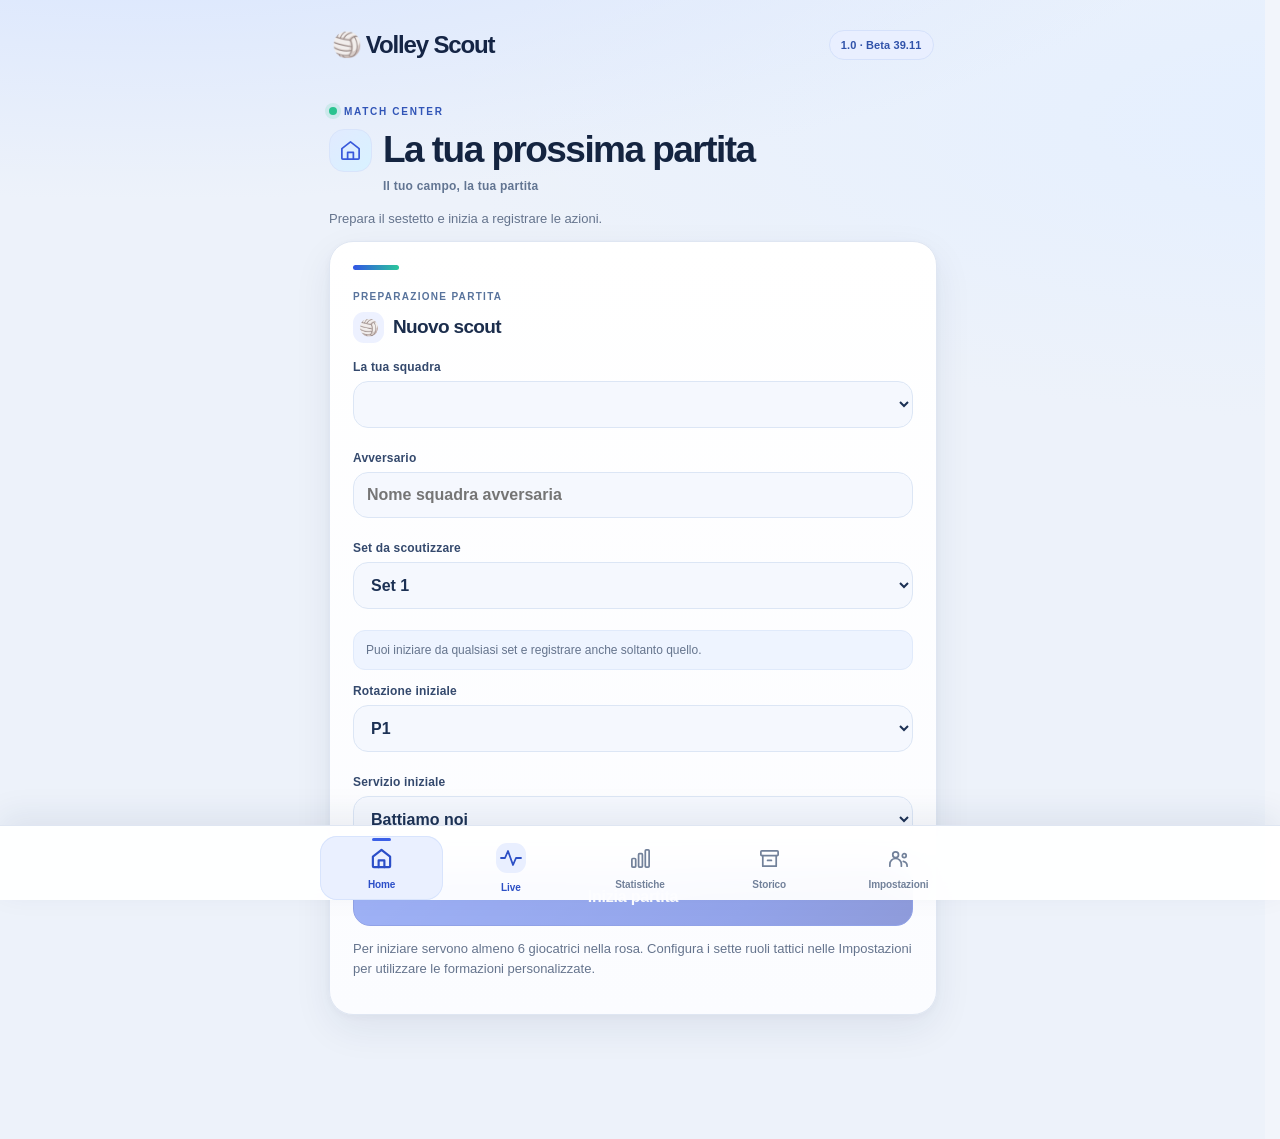
==== commit e06a8e39: "Release Volley Scout Beta 39.11 Archive and Team Manager redesign" ====
--- a/index.html
+++ b/index.html
@@ -1,3 +1,3 @@
 <!doctype html>
 <html lang="it"><head><meta charset="utf-8"><meta name="viewport" content="width=device-width,initial-scale=1,viewport-fit=cover"><meta name="theme-color" content="#edf2fa"><meta name="apple-mobile-web-app-capable" content="yes"><title>Volley Scout</title><link rel="manifest" href="./manifest.webmanifest"><meta name="apple-mobile-web-app-status-bar-style" content="default"><style>
-:root{font-family:Inter,-apple-system,BlinkMacSystemFont,"Segoe UI",sans-serif;color:#17233b;background:#f4f5fa}*{box-sizing:border-box}body{margin:0}button,input,select{font:inherit}button{cursor:pointer;border:0}button:disabled{opacity:.45}.app{max-width:620px;margin:auto;min-height:100dvh;padding:20px 16px 105px}.top{display:flex;justify-content:space-between;align-items:center;margin-bottom:22px}.brand{font-weight:850;font-size:23px;letter-spacing:-.7px}.tag{background:#e2f5e9;color:#167344;padding:7px 11px;border-radius:20px;font-size:12px;font-weight:750}.card{background:white;border-radius:23px;padding:19px;margin-bottom:15px;box-shadow:0 5px 22px #1a27410a}.muted{color:#788399;font-size:13px}.title{font-size:25px;font-weight:850;letter-spacing:-.6px;margin:0 0 6px}h3{margin:0 0 14px}input,select{width:100%;border:1px solid #e1e6ef;background:#f8f9fc;border-radius:13px;padding:13px;margin:7px 0 12px;color:#17233b}.primary{background:#314be7;color:white;border-radius:14px;padding:14px 18px;font-weight:750}.secondary{background:#edf0f9;color:#334262;border-radius:14px;padding:12px 14px;font-weight:700}.danger{background:#ffe9e7;color:#b83935}.full{width:100%}.row{display:flex;align-items:center;justify-content:space-between;gap:10px}.grid{display:grid;grid-template-columns:repeat(2,minmax(0,1fr));gap:10px}.six{display:grid;grid-template-columns:repeat(3,minmax(0,1fr));gap:9px}.fund{padding:23px 7px;border-radius:18px;background:#eef2ff;font-weight:800;color:#3445a2}.fund:nth-child(2){background:#e5f7ee;color:#1d8659}.fund:nth-child(3){background:#f9ebff;color:#7e43a4}.fund:nth-child(4){background:#fff0df;color:#a45a1c}.fund:nth-child(5){background:#ffe9eb;color:#b84754}.fund:nth-child(6){background:#e5f6fa;color:#28758c}.zone{min-height:92px;border-radius:15px;background:#fffaf4;color:#513923;font-weight:800;padding:10px 4px}.court{background:#eac19c;border-radius:18px;padding:13px;margin:14px 0}.net{height:5px;background:white;border-radius:5px;margin-bottom:12px}.quality{background:#f1f3f9;border-radius:15px;padding:17px 8px;font-weight:750}.quality strong{display:block;font-size:25px;margin-bottom:4px}.suggest{width:100%;min-height:125px;border-radius:21px;background:#dff5e9;color:#176943;font-size:25px;font-weight:850}.outside{padding:35px 10px;text-align:center;color:#788399}.score{font-size:43px;font-weight:900;letter-spacing:-1px}.nav{position:fixed;bottom:0;left:0;right:0;display:flex;justify-content:center;background:#ffffffed;border-top:1px solid #e8ebf3;padding:9px 6px calc(9px + env(safe-area-inset-bottom));z-index:5}.navinner{display:flex;width:min(620px,100%)}.nav button{flex:1;background:none;color:#8893a6;font-size:10px;padding:7px 0;font-weight:700}.nav button.active{color:#344fe6}.nav b{display:block;font-size:21px;margin-bottom:3px}.list{display:flex;flex-direction:column;gap:8px}.item{background:#f7f8fc;border-radius:12px;padding:12px}.small{font-size:12px}.pill{padding:7px 10px;background:#edf1ff;border-radius:12px;font-weight:700}.stack{display:flex;gap:8px;flex-wrap:wrap}.hide{display:none}@media(min-width:700px){.app{padding-top:35px}} .quality{min-height:94px;border:2px solid transparent;box-shadow:inset 0 -3px 0 #0000000c;transition:transform .1s}.quality:active,.fund:active,.zone:active{transform:scale(.96)}.quality-excellent{background:#4ade80;color:#064e2b;border-color:#16a34a}.quality-positive{background:#bbf7d0;color:#166534;border-color:#86dba6}.quality-neutral{background:#fde68a;color:#854d0e;border-color:#eab308}.quality-easy{background:#e9e4ff;color:#5e48a2;border-color:#baa9ef}.quality-negative{background:#fdba74;color:#9a3412;border-color:#f97316}.quality-error{background:#fca5a5;color:#991b1b;border-color:#ef4444}.live-point-us{background:#d3f4df;color:#176c3b}.live-point-them{background:#ffe0e3;color:#a52b42}.live-undo{background:#e2e7f4;color:#405077}.live-second{background:#e7dcff;color:#5e37a6}.fund{min-height:83px;font-size:16px;border:2px solid #0000000c}.quality:focus-visible,.fund:focus-visible,.zone:focus-visible{outline:3px solid #293ccf;outline-offset:3px}@media(max-width:390px){.quality{min-height:86px;padding:12px 5px}.fund{min-height:76px;padding:17px 5px}}.live-repeat{background:#e0f2fe;color:#075985}.live-repeat:active{transform:scale(.98)}.live-fund-first{margin-top:0}.live-fund-first .grid{gap:12px}.live-fund-first .fund{min-height:100px;font-size:17px}@media(max-width:390px){.live-fund-first .fund{min-height:94px}}@media(max-width:600px){.app{padding-left:max(12px,env(safe-area-inset-left));padding-right:max(12px,env(safe-area-inset-right))}input,select,textarea{font-size:16px}.top{gap:8px}.brand{font-size:21px}.tag{white-space:nowrap}.nav button{touch-action:manipulation;-webkit-tap-highlight-color:transparent}button{touch-action:manipulation}}@media(prefers-reduced-motion:reduce){*,*::before,*::after{scroll-behavior:auto!important;animation-duration:.01ms!important;transition-duration:.01ms!important}}</style><link rel="stylesheet" href="./beta35-premium.css?v=35-1"><link rel="stylesheet" href="./beta35-graphics.css?v=35-2"><link rel="stylesheet" href="./beta35-roles.css?v=35-3"><link rel="stylesheet" href="./beta36-fluidity.css?v=36-1"><link rel="stylesheet" href="./beta37-live.css?v=37-1"><link rel="stylesheet" href="./beta38-stat-history.css?v=38-1"><link rel="stylesheet" href="./beta39-polish.css?v=39-1"><link rel="stylesheet" href="./beta39-1-live-fast.css?v=39-1-1"><link rel="stylesheet" href="./beta39-2-analytics.css?v=39-2-1"><link rel="stylesheet" href="./beta39-3-history.css?v=39-3-1"><link rel="stylesheet" href="./beta39-5-backup.css?v=39-5-1"><link rel="stylesheet" href="./beta39-6-iphone.css?v=39-6-1"><link rel="stylesheet" href="./beta39-7-hybrid-design.css?v=39-7-1"><link rel="stylesheet" href="./beta39-8-home.css?v=39-8-1"><link rel="stylesheet" href="./beta39-9-live.css?v=39-9-1"><link rel="stylesheet" href="./beta39-10-stats.css?v=39-10-1"></head><body><main class="app"><div class="top"><div class="brand">🏐 Volley Scout</div><span class="tag">1.0 · Beta 39.10</span></div><div id="content"></div></main><nav class="nav"><div class="navinner" id="nav"></div></nav><script src="./app-v28-3.js?v=28-4"></script><script src="./beta29-analytics.js?v=29-3"></script><script src="./beta30-sequences.js?v=30-1"></script><script src="./beta32-xlsx.js?v=39-2-1"></script><script src="./beta32-pdf.js?v=32-2"></script><script src="./beta34-iphone.js?v=34-1"></script><script src="./beta35-graphics.js?v=35-2"></script><script src="./beta35-roles.js?v=35-3"></script><script src="./beta36-fluidity.js?v=36-1"></script><script src="./beta37-live.js?v=37-1"></script><script src="./beta38-stat-history.js?v=38-1"></script><script src="./beta39-polish.js?v=39-1"></script><script src="./beta39-1-live-fast.js?v=39-1-1"></script><script src="./beta39-2-analytics.js?v=39-2-1"></script><script src="./beta39-3-history.js?v=39-3-1"></script><script src="./beta39-4-pdf.js?v=39-4-1"></script><script src="./beta39-5-backup.js?v=39-5-1"></script><script src="./beta39-6-iphone.js?v=39-6-1"></script><script src="./beta39-8-home.js?v=39-8-1"></script><script src="./beta39-9-live.js?v=39-9-1"></script><script src="./beta39-10-stats.js?v=39-10-1"></script></body></html>+:root{font-family:Inter,-apple-system,BlinkMacSystemFont,"Segoe UI",sans-serif;color:#17233b;background:#f4f5fa}*{box-sizing:border-box}body{margin:0}button,input,select{font:inherit}button{cursor:pointer;border:0}button:disabled{opacity:.45}.app{max-width:620px;margin:auto;min-height:100dvh;padding:20px 16px 105px}.top{display:flex;justify-content:space-between;align-items:center;margin-bottom:22px}.brand{font-weight:850;font-size:23px;letter-spacing:-.7px}.tag{background:#e2f5e9;color:#167344;padding:7px 11px;border-radius:20px;font-size:12px;font-weight:750}.card{background:white;border-radius:23px;padding:19px;margin-bottom:15px;box-shadow:0 5px 22px #1a27410a}.muted{color:#788399;font-size:13px}.title{font-size:25px;font-weight:850;letter-spacing:-.6px;margin:0 0 6px}h3{margin:0 0 14px}input,select{width:100%;border:1px solid #e1e6ef;background:#f8f9fc;border-radius:13px;padding:13px;margin:7px 0 12px;color:#17233b}.primary{background:#314be7;color:white;border-radius:14px;padding:14px 18px;font-weight:750}.secondary{background:#edf0f9;color:#334262;border-radius:14px;padding:12px 14px;font-weight:700}.danger{background:#ffe9e7;color:#b83935}.full{width:100%}.row{display:flex;align-items:center;justify-content:space-between;gap:10px}.grid{display:grid;grid-template-columns:repeat(2,minmax(0,1fr));gap:10px}.six{display:grid;grid-template-columns:repeat(3,minmax(0,1fr));gap:9px}.fund{padding:23px 7px;border-radius:18px;background:#eef2ff;font-weight:800;color:#3445a2}.fund:nth-child(2){background:#e5f7ee;color:#1d8659}.fund:nth-child(3){background:#f9ebff;color:#7e43a4}.fund:nth-child(4){background:#fff0df;color:#a45a1c}.fund:nth-child(5){background:#ffe9eb;color:#b84754}.fund:nth-child(6){background:#e5f6fa;color:#28758c}.zone{min-height:92px;border-radius:15px;background:#fffaf4;color:#513923;font-weight:800;padding:10px 4px}.court{background:#eac19c;border-radius:18px;padding:13px;margin:14px 0}.net{height:5px;background:white;border-radius:5px;margin-bottom:12px}.quality{background:#f1f3f9;border-radius:15px;padding:17px 8px;font-weight:750}.quality strong{display:block;font-size:25px;margin-bottom:4px}.suggest{width:100%;min-height:125px;border-radius:21px;background:#dff5e9;color:#176943;font-size:25px;font-weight:850}.outside{padding:35px 10px;text-align:center;color:#788399}.score{font-size:43px;font-weight:900;letter-spacing:-1px}.nav{position:fixed;bottom:0;left:0;right:0;display:flex;justify-content:center;background:#ffffffed;border-top:1px solid #e8ebf3;padding:9px 6px calc(9px + env(safe-area-inset-bottom));z-index:5}.navinner{display:flex;width:min(620px,100%)}.nav button{flex:1;background:none;color:#8893a6;font-size:10px;padding:7px 0;font-weight:700}.nav button.active{color:#344fe6}.nav b{display:block;font-size:21px;margin-bottom:3px}.list{display:flex;flex-direction:column;gap:8px}.item{background:#f7f8fc;border-radius:12px;padding:12px}.small{font-size:12px}.pill{padding:7px 10px;background:#edf1ff;border-radius:12px;font-weight:700}.stack{display:flex;gap:8px;flex-wrap:wrap}.hide{display:none}@media(min-width:700px){.app{padding-top:35px}} .quality{min-height:94px;border:2px solid transparent;box-shadow:inset 0 -3px 0 #0000000c;transition:transform .1s}.quality:active,.fund:active,.zone:active{transform:scale(.96)}.quality-excellent{background:#4ade80;color:#064e2b;border-color:#16a34a}.quality-positive{background:#bbf7d0;color:#166534;border-color:#86dba6}.quality-neutral{background:#fde68a;color:#854d0e;border-color:#eab308}.quality-easy{background:#e9e4ff;color:#5e48a2;border-color:#baa9ef}.quality-negative{background:#fdba74;color:#9a3412;border-color:#f97316}.quality-error{background:#fca5a5;color:#991b1b;border-color:#ef4444}.live-point-us{background:#d3f4df;color:#176c3b}.live-point-them{background:#ffe0e3;color:#a52b42}.live-undo{background:#e2e7f4;color:#405077}.live-second{background:#e7dcff;color:#5e37a6}.fund{min-height:83px;font-size:16px;border:2px solid #0000000c}.quality:focus-visible,.fund:focus-visible,.zone:focus-visible{outline:3px solid #293ccf;outline-offset:3px}@media(max-width:390px){.quality{min-height:86px;padding:12px 5px}.fund{min-height:76px;padding:17px 5px}}.live-repeat{background:#e0f2fe;color:#075985}.live-repeat:active{transform:scale(.98)}.live-fund-first{margin-top:0}.live-fund-first .grid{gap:12px}.live-fund-first .fund{min-height:100px;font-size:17px}@media(max-width:390px){.live-fund-first .fund{min-height:94px}}@media(max-width:600px){.app{padding-left:max(12px,env(safe-area-inset-left));padding-right:max(12px,env(safe-area-inset-right))}input,select,textarea{font-size:16px}.top{gap:8px}.brand{font-size:21px}.tag{white-space:nowrap}.nav button{touch-action:manipulation;-webkit-tap-highlight-color:transparent}button{touch-action:manipulation}}@media(prefers-reduced-motion:reduce){*,*::before,*::after{scroll-behavior:auto!important;animation-duration:.01ms!important;transition-duration:.01ms!important}}</style><link rel="stylesheet" href="./beta35-premium.css?v=35-1"><link rel="stylesheet" href="./beta35-graphics.css?v=35-2"><link rel="stylesheet" href="./beta35-roles.css?v=35-3"><link rel="stylesheet" href="./beta36-fluidity.css?v=36-1"><link rel="stylesheet" href="./beta37-live.css?v=37-1"><link rel="stylesheet" href="./beta38-stat-history.css?v=38-1"><link rel="stylesheet" href="./beta39-polish.css?v=39-1"><link rel="stylesheet" href="./beta39-1-live-fast.css?v=39-1-1"><link rel="stylesheet" href="./beta39-2-analytics.css?v=39-2-1"><link rel="stylesheet" href="./beta39-3-history.css?v=39-3-1"><link rel="stylesheet" href="./beta39-5-backup.css?v=39-5-1"><link rel="stylesheet" href="./beta39-6-iphone.css?v=39-6-1"><link rel="stylesheet" href="./beta39-7-hybrid-design.css?v=39-7-1"><link rel="stylesheet" href="./beta39-8-home.css?v=39-8-1"><link rel="stylesheet" href="./beta39-9-live.css?v=39-9-1"><link rel="stylesheet" href="./beta39-10-stats.css?v=39-10-1"><link rel="stylesheet" href="./beta39-11-history-teams.css?v=39-11-1"></head><body><main class="app"><div class="top"><div class="brand">🏐 Volley Scout</div><span class="tag">1.0 · Beta 39.11</span></div><div id="content"></div></main><nav class="nav"><div class="navinner" id="nav"></div></nav><script src="./app-v28-3.js?v=28-4"></script><script src="./beta29-analytics.js?v=29-3"></script><script src="./beta30-sequences.js?v=30-1"></script><script src="./beta32-xlsx.js?v=39-2-1"></script><script src="./beta32-pdf.js?v=32-2"></script><script src="./beta34-iphone.js?v=34-1"></script><script src="./beta35-graphics.js?v=35-2"></script><script src="./beta35-roles.js?v=35-3"></script><script src="./beta36-fluidity.js?v=36-1"></script><script src="./beta37-live.js?v=37-1"></script><script src="./beta38-stat-history.js?v=38-1"></script><script src="./beta39-polish.js?v=39-1"></script><script src="./beta39-1-live-fast.js?v=39-1-1"></script><script src="./beta39-2-analytics.js?v=39-2-1"></script><script src="./beta39-3-history.js?v=39-3-1"></script><script src="./beta39-4-pdf.js?v=39-4-1"></script><script src="./beta39-5-backup.js?v=39-5-1"></script><script src="./beta39-6-iphone.js?v=39-6-1"></script><script src="./beta39-8-home.js?v=39-8-1"></script><script src="./beta39-9-live.js?v=39-9-1"></script><script src="./beta39-10-stats.js?v=39-10-1"></script><script src="./beta39-11-history-teams.js?v=39-11-1"></script></body></html>
--- a/beta39-11-history-teams.css
+++ b/beta39-11-history-teams.css
@@ -0,0 +1,44 @@
+/* Volley Scout Beta 39.11 — Archive & Team Manager premium redesign */
+#content.vs3911-history,#content.vs3911-settings{--vs11-ink:#172c55;--vs11-line:#dae5f5;--vs11-blue:#3154d5}
+#content .vs3911-eyebrow{font-size:10px;font-weight:900;letter-spacing:.16em;color:#4565ad;margin:5px 0 11px;display:flex;align-items:center;gap:8px}
+#content .vs3911-eyebrow:before{content:"";width:8px;height:8px;border-radius:50%;background:#2ac38f;box-shadow:0 0 0 4px #2ac38f25}
+#content.vs3911-history>.title,#content.vs3911-settings>.title{font-size:clamp(29px,7vw,36px);line-height:1.12;letter-spacing:-1.3px;margin-bottom:10px}
+#content.vs3911-history>.title+.muted{margin:0 0 21px;font-size:14px}
+#content .vs3911-history-count,#content .vs3911-team-count{display:flex;align-items:center;gap:12px;background:linear-gradient(135deg,#1a346d,#2c54b0);color:#fff;padding:17px 19px;border-radius:20px;margin:15px 0 18px;box-shadow:0 12px 27px #1e438b27}
+#content .vs3911-history-count-number,#content .vs3911-team-count-number{font-size:36px;line-height:1;font-weight:950;letter-spacing:-1.5px}
+#content .vs3911-history-count-label,#content .vs3911-team-count-label{font-size:13px;font-weight:800;color:#dce7ff}
+#content.vs3911-history .vs3911-backup{border:1px solid #cfddf4;background:linear-gradient(150deg,#f5f9ff,#fff);box-shadow:0 8px 24px #2345750d;border-radius:21px}
+#content.vs3911-history .vs3911-backup-summary{font-size:15px;color:#234477;font-weight:900;list-style-position:inside}
+#content.vs3911-history .vs3911-backup #export{min-height:54px;border-radius:15px}
+#content.vs3911-history .vs3911-match-card{background:#fff;border:1px solid var(--vs11-line);border-radius:24px;padding:20px;box-shadow:0 11px 29px #23437512}
+#content.vs3911-history .vs3911-match-card:before{content:"";display:block;width:44px;height:4px;border-radius:9px;background:linear-gradient(90deg,#3b60e1,#27c49b);margin:0 0 17px}
+#content.vs3911-history .vs3911-match-header{margin-bottom:15px}
+#content.vs3911-history .vs3911-match-name{font-size:16px;font-weight:900;line-height:1.35;color:#193563}
+#content.vs3911-history .vs3911-match-header .pill{white-space:nowrap;background:#e8f0ff;border-color:#d7e5fc;color:#3158aa}
+#content.vs3911-history .vs3911-open-match{min-height:54px;border-radius:15px;font-size:15px;box-shadow:0 7px 17px #3155d72a}
+#content.vs3911-history .vs3911-match-detail{border-top:1px solid #e7edf7;padding-top:3px;margin-top:11px!important}
+#content.vs3911-history .vs3911-detail-summary{padding:12px 5px!important;color:#294774;font-size:13px;font-weight:850!important;line-height:1.45}
+#content.vs3911-history .vs3911-match-detail[open]>.vs3911-detail-summary{color:#2b52c0}
+#content.vs3911-history .vs3911-match-detail .grid{gap:8px}
+#content.vs3911-history .vs3911-match-detail button{min-height:46px;font-size:12px;border-radius:13px}
+#content.vs3911-history .vs3911-danger-section{border-top-color:#f2dce2}
+#content.vs3911-history .vs3911-danger-section>.vs3911-detail-summary{color:#a6384c}
+#content.vs3911-settings .vs3911-create-team{background:linear-gradient(155deg,#fff,#f4f8ff);border:1px solid #d4e1f6;border-radius:23px;padding:22px}
+#content.vs3911-settings .vs3911-card-eyebrow{font-size:10px;font-weight:900;letter-spacing:.15em;color:#4265ad;margin:0 0 11px}
+#content.vs3911-settings .vs3911-create-team h3{font-size:21px;letter-spacing:-.6px}
+#content.vs3911-settings .vs3911-create-team input{min-height:52px;background:#fff}
+#content.vs3911-settings .vs3911-create-team #add-team{min-height:55px;font-size:15px}
+#content.vs3911-settings .vs3911-team-card{border:1px solid #dce5f3;border-radius:24px;padding:20px;background:#fff;box-shadow:0 11px 28px #23457510}
+#content.vs3911-settings .vs3911-team-header{padding:0 0 15px;margin-bottom:14px;border-bottom:1px solid #e7edf7;align-items:flex-start}
+#content.vs3911-settings .vs3911-team-name{font-size:20px;font-weight:900;letter-spacing:-.65px;color:#183563;margin:0;overflow-wrap:anywhere;min-width:0}
+#content.vs3911-settings .vs3911-delete-team{flex-shrink:0;font-size:12px;min-height:42px;padding:9px 12px}
+#content.vs3911-settings .vs3911-team-card>.muted{font-weight:750;color:#4b6488}
+#content.vs3911-settings .vs3911-roster-item{border:1px solid #e2eaf6;background:#f5f8fd;border-radius:15px;padding:12px}
+#content.vs3911-settings .vs3911-roster-item .row{gap:8px}
+#content.vs3911-settings .vs3911-roster-item span{min-width:0;overflow-wrap:anywhere;font-weight:750;color:#244269}
+#content.vs3911-settings .vs3911-roster-item button{flex-shrink:0;min-height:40px;font-size:12px}
+#content.vs3911-settings .vs3911-subheading{font-size:17px;color:#1c3767;letter-spacing:-.4px;margin-top:24px!important;padding-top:16px;border-top:1px solid #e8eef8}
+#content.vs3911-settings .vs3911-team-select{background:#f5f8fe;border:1px solid #dce6f4;min-height:51px;font-weight:700;color:#28436b}
+#content.vs3911-settings .vs3911-save-button{min-height:50px;border-radius:15px;font-weight:850}
+#content.vs3911-settings .vs3911-team-card label{font-size:12px;font-weight:800;color:#465e82}
+@media(max-width:390px){#content.vs3911-history .vs3911-match-card,#content.vs3911-settings .vs3911-team-card,#content.vs3911-settings .vs3911-create-team{padding:15px;border-radius:20px}#content.vs3911-settings .vs3911-team-name{font-size:18px}#content .vs3911-history-count,#content .vs3911-team-count{padding:15px}}
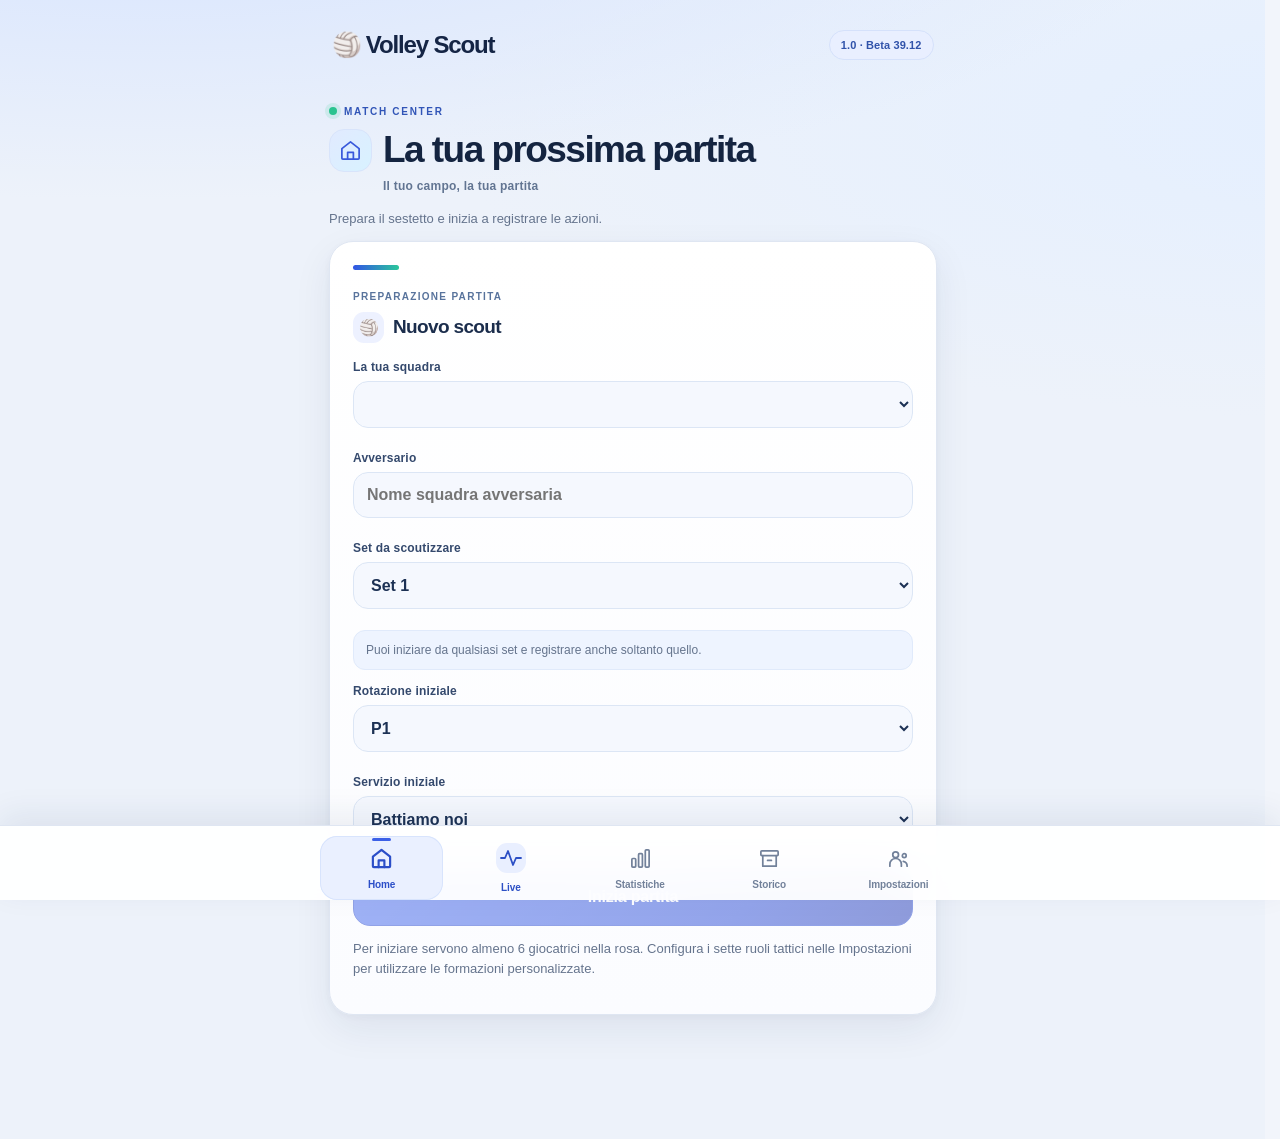
==== commit 40238aed: "Publish Beta 39.12 redesigned technical PDF reports" ====
--- a/index.html
+++ b/index.html
@@ -1,3 +1,3 @@
 <!doctype html>
 <html lang="it"><head><meta charset="utf-8"><meta name="viewport" content="width=device-width,initial-scale=1,viewport-fit=cover"><meta name="theme-color" content="#edf2fa"><meta name="apple-mobile-web-app-capable" content="yes"><title>Volley Scout</title><link rel="manifest" href="./manifest.webmanifest"><meta name="apple-mobile-web-app-status-bar-style" content="default"><style>
-:root{font-family:Inter,-apple-system,BlinkMacSystemFont,"Segoe UI",sans-serif;color:#17233b;background:#f4f5fa}*{box-sizing:border-box}body{margin:0}button,input,select{font:inherit}button{cursor:pointer;border:0}button:disabled{opacity:.45}.app{max-width:620px;margin:auto;min-height:100dvh;padding:20px 16px 105px}.top{display:flex;justify-content:space-between;align-items:center;margin-bottom:22px}.brand{font-weight:850;font-size:23px;letter-spacing:-.7px}.tag{background:#e2f5e9;color:#167344;padding:7px 11px;border-radius:20px;font-size:12px;font-weight:750}.card{background:white;border-radius:23px;padding:19px;margin-bottom:15px;box-shadow:0 5px 22px #1a27410a}.muted{color:#788399;font-size:13px}.title{font-size:25px;font-weight:850;letter-spacing:-.6px;margin:0 0 6px}h3{margin:0 0 14px}input,select{width:100%;border:1px solid #e1e6ef;background:#f8f9fc;border-radius:13px;padding:13px;margin:7px 0 12px;color:#17233b}.primary{background:#314be7;color:white;border-radius:14px;padding:14px 18px;font-weight:750}.secondary{background:#edf0f9;color:#334262;border-radius:14px;padding:12px 14px;font-weight:700}.danger{background:#ffe9e7;color:#b83935}.full{width:100%}.row{display:flex;align-items:center;justify-content:space-between;gap:10px}.grid{display:grid;grid-template-columns:repeat(2,minmax(0,1fr));gap:10px}.six{display:grid;grid-template-columns:repeat(3,minmax(0,1fr));gap:9px}.fund{padding:23px 7px;border-radius:18px;background:#eef2ff;font-weight:800;color:#3445a2}.fund:nth-child(2){background:#e5f7ee;color:#1d8659}.fund:nth-child(3){background:#f9ebff;color:#7e43a4}.fund:nth-child(4){background:#fff0df;color:#a45a1c}.fund:nth-child(5){background:#ffe9eb;color:#b84754}.fund:nth-child(6){background:#e5f6fa;color:#28758c}.zone{min-height:92px;border-radius:15px;background:#fffaf4;color:#513923;font-weight:800;padding:10px 4px}.court{background:#eac19c;border-radius:18px;padding:13px;margin:14px 0}.net{height:5px;background:white;border-radius:5px;margin-bottom:12px}.quality{background:#f1f3f9;border-radius:15px;padding:17px 8px;font-weight:750}.quality strong{display:block;font-size:25px;margin-bottom:4px}.suggest{width:100%;min-height:125px;border-radius:21px;background:#dff5e9;color:#176943;font-size:25px;font-weight:850}.outside{padding:35px 10px;text-align:center;color:#788399}.score{font-size:43px;font-weight:900;letter-spacing:-1px}.nav{position:fixed;bottom:0;left:0;right:0;display:flex;justify-content:center;background:#ffffffed;border-top:1px solid #e8ebf3;padding:9px 6px calc(9px + env(safe-area-inset-bottom));z-index:5}.navinner{display:flex;width:min(620px,100%)}.nav button{flex:1;background:none;color:#8893a6;font-size:10px;padding:7px 0;font-weight:700}.nav button.active{color:#344fe6}.nav b{display:block;font-size:21px;margin-bottom:3px}.list{display:flex;flex-direction:column;gap:8px}.item{background:#f7f8fc;border-radius:12px;padding:12px}.small{font-size:12px}.pill{padding:7px 10px;background:#edf1ff;border-radius:12px;font-weight:700}.stack{display:flex;gap:8px;flex-wrap:wrap}.hide{display:none}@media(min-width:700px){.app{padding-top:35px}} .quality{min-height:94px;border:2px solid transparent;box-shadow:inset 0 -3px 0 #0000000c;transition:transform .1s}.quality:active,.fund:active,.zone:active{transform:scale(.96)}.quality-excellent{background:#4ade80;color:#064e2b;border-color:#16a34a}.quality-positive{background:#bbf7d0;color:#166534;border-color:#86dba6}.quality-neutral{background:#fde68a;color:#854d0e;border-color:#eab308}.quality-easy{background:#e9e4ff;color:#5e48a2;border-color:#baa9ef}.quality-negative{background:#fdba74;color:#9a3412;border-color:#f97316}.quality-error{background:#fca5a5;color:#991b1b;border-color:#ef4444}.live-point-us{background:#d3f4df;color:#176c3b}.live-point-them{background:#ffe0e3;color:#a52b42}.live-undo{background:#e2e7f4;color:#405077}.live-second{background:#e7dcff;color:#5e37a6}.fund{min-height:83px;font-size:16px;border:2px solid #0000000c}.quality:focus-visible,.fund:focus-visible,.zone:focus-visible{outline:3px solid #293ccf;outline-offset:3px}@media(max-width:390px){.quality{min-height:86px;padding:12px 5px}.fund{min-height:76px;padding:17px 5px}}.live-repeat{background:#e0f2fe;color:#075985}.live-repeat:active{transform:scale(.98)}.live-fund-first{margin-top:0}.live-fund-first .grid{gap:12px}.live-fund-first .fund{min-height:100px;font-size:17px}@media(max-width:390px){.live-fund-first .fund{min-height:94px}}@media(max-width:600px){.app{padding-left:max(12px,env(safe-area-inset-left));padding-right:max(12px,env(safe-area-inset-right))}input,select,textarea{font-size:16px}.top{gap:8px}.brand{font-size:21px}.tag{white-space:nowrap}.nav button{touch-action:manipulation;-webkit-tap-highlight-color:transparent}button{touch-action:manipulation}}@media(prefers-reduced-motion:reduce){*,*::before,*::after{scroll-behavior:auto!important;animation-duration:.01ms!important;transition-duration:.01ms!important}}</style><link rel="stylesheet" href="./beta35-premium.css?v=35-1"><link rel="stylesheet" href="./beta35-graphics.css?v=35-2"><link rel="stylesheet" href="./beta35-roles.css?v=35-3"><link rel="stylesheet" href="./beta36-fluidity.css?v=36-1"><link rel="stylesheet" href="./beta37-live.css?v=37-1"><link rel="stylesheet" href="./beta38-stat-history.css?v=38-1"><link rel="stylesheet" href="./beta39-polish.css?v=39-1"><link rel="stylesheet" href="./beta39-1-live-fast.css?v=39-1-1"><link rel="stylesheet" href="./beta39-2-analytics.css?v=39-2-1"><link rel="stylesheet" href="./beta39-3-history.css?v=39-3-1"><link rel="stylesheet" href="./beta39-5-backup.css?v=39-5-1"><link rel="stylesheet" href="./beta39-6-iphone.css?v=39-6-1"><link rel="stylesheet" href="./beta39-7-hybrid-design.css?v=39-7-1"><link rel="stylesheet" href="./beta39-8-home.css?v=39-8-1"><link rel="stylesheet" href="./beta39-9-live.css?v=39-9-1"><link rel="stylesheet" href="./beta39-10-stats.css?v=39-10-1"><link rel="stylesheet" href="./beta39-11-history-teams.css?v=39-11-1"></head><body><main class="app"><div class="top"><div class="brand">🏐 Volley Scout</div><span class="tag">1.0 · Beta 39.11</span></div><div id="content"></div></main><nav class="nav"><div class="navinner" id="nav"></div></nav><script src="./app-v28-3.js?v=28-4"></script><script src="./beta29-analytics.js?v=29-3"></script><script src="./beta30-sequences.js?v=30-1"></script><script src="./beta32-xlsx.js?v=39-2-1"></script><script src="./beta32-pdf.js?v=32-2"></script><script src="./beta34-iphone.js?v=34-1"></script><script src="./beta35-graphics.js?v=35-2"></script><script src="./beta35-roles.js?v=35-3"></script><script src="./beta36-fluidity.js?v=36-1"></script><script src="./beta37-live.js?v=37-1"></script><script src="./beta38-stat-history.js?v=38-1"></script><script src="./beta39-polish.js?v=39-1"></script><script src="./beta39-1-live-fast.js?v=39-1-1"></script><script src="./beta39-2-analytics.js?v=39-2-1"></script><script src="./beta39-3-history.js?v=39-3-1"></script><script src="./beta39-4-pdf.js?v=39-4-1"></script><script src="./beta39-5-backup.js?v=39-5-1"></script><script src="./beta39-6-iphone.js?v=39-6-1"></script><script src="./beta39-8-home.js?v=39-8-1"></script><script src="./beta39-9-live.js?v=39-9-1"></script><script src="./beta39-10-stats.js?v=39-10-1"></script><script src="./beta39-11-history-teams.js?v=39-11-1"></script></body></html>+:root{font-family:Inter,-apple-system,BlinkMacSystemFont,"Segoe UI",sans-serif;color:#17233b;background:#f4f5fa}*{box-sizing:border-box}body{margin:0}button,input,select{font:inherit}button{cursor:pointer;border:0}button:disabled{opacity:.45}.app{max-width:620px;margin:auto;min-height:100dvh;padding:20px 16px 105px}.top{display:flex;justify-content:space-between;align-items:center;margin-bottom:22px}.brand{font-weight:850;font-size:23px;letter-spacing:-.7px}.tag{background:#e2f5e9;color:#167344;padding:7px 11px;border-radius:20px;font-size:12px;font-weight:750}.card{background:white;border-radius:23px;padding:19px;margin-bottom:15px;box-shadow:0 5px 22px #1a27410a}.muted{color:#788399;font-size:13px}.title{font-size:25px;font-weight:850;letter-spacing:-.6px;margin:0 0 6px}h3{margin:0 0 14px}input,select{width:100%;border:1px solid #e1e6ef;background:#f8f9fc;border-radius:13px;padding:13px;margin:7px 0 12px;color:#17233b}.primary{background:#314be7;color:white;border-radius:14px;padding:14px 18px;font-weight:750}.secondary{background:#edf0f9;color:#334262;border-radius:14px;padding:12px 14px;font-weight:700}.danger{background:#ffe9e7;color:#b83935}.full{width:100%}.row{display:flex;align-items:center;justify-content:space-between;gap:10px}.grid{display:grid;grid-template-columns:repeat(2,minmax(0,1fr));gap:10px}.six{display:grid;grid-template-columns:repeat(3,minmax(0,1fr));gap:9px}.fund{padding:23px 7px;border-radius:18px;background:#eef2ff;font-weight:800;color:#3445a2}.fund:nth-child(2){background:#e5f7ee;color:#1d8659}.fund:nth-child(3){background:#f9ebff;color:#7e43a4}.fund:nth-child(4){background:#fff0df;color:#a45a1c}.fund:nth-child(5){background:#ffe9eb;color:#b84754}.fund:nth-child(6){background:#e5f6fa;color:#28758c}.zone{min-height:92px;border-radius:15px;background:#fffaf4;color:#513923;font-weight:800;padding:10px 4px}.court{background:#eac19c;border-radius:18px;padding:13px;margin:14px 0}.net{height:5px;background:white;border-radius:5px;margin-bottom:12px}.quality{background:#f1f3f9;border-radius:15px;padding:17px 8px;font-weight:750}.quality strong{display:block;font-size:25px;margin-bottom:4px}.suggest{width:100%;min-height:125px;border-radius:21px;background:#dff5e9;color:#176943;font-size:25px;font-weight:850}.outside{padding:35px 10px;text-align:center;color:#788399}.score{font-size:43px;font-weight:900;letter-spacing:-1px}.nav{position:fixed;bottom:0;left:0;right:0;display:flex;justify-content:center;background:#ffffffed;border-top:1px solid #e8ebf3;padding:9px 6px calc(9px + env(safe-area-inset-bottom));z-index:5}.navinner{display:flex;width:min(620px,100%)}.nav button{flex:1;background:none;color:#8893a6;font-size:10px;padding:7px 0;font-weight:700}.nav button.active{color:#344fe6}.nav b{display:block;font-size:21px;margin-bottom:3px}.list{display:flex;flex-direction:column;gap:8px}.item{background:#f7f8fc;border-radius:12px;padding:12px}.small{font-size:12px}.pill{padding:7px 10px;background:#edf1ff;border-radius:12px;font-weight:700}.stack{display:flex;gap:8px;flex-wrap:wrap}.hide{display:none}@media(min-width:700px){.app{padding-top:35px}} .quality{min-height:94px;border:2px solid transparent;box-shadow:inset 0 -3px 0 #0000000c;transition:transform .1s}.quality:active,.fund:active,.zone:active{transform:scale(.96)}.quality-excellent{background:#4ade80;color:#064e2b;border-color:#16a34a}.quality-positive{background:#bbf7d0;color:#166534;border-color:#86dba6}.quality-neutral{background:#fde68a;color:#854d0e;border-color:#eab308}.quality-easy{background:#e9e4ff;color:#5e48a2;border-color:#baa9ef}.quality-negative{background:#fdba74;color:#9a3412;border-color:#f97316}.quality-error{background:#fca5a5;color:#991b1b;border-color:#ef4444}.live-point-us{background:#d3f4df;color:#176c3b}.live-point-them{background:#ffe0e3;color:#a52b42}.live-undo{background:#e2e7f4;color:#405077}.live-second{background:#e7dcff;color:#5e37a6}.fund{min-height:83px;font-size:16px;border:2px solid #0000000c}.quality:focus-visible,.fund:focus-visible,.zone:focus-visible{outline:3px solid #293ccf;outline-offset:3px}@media(max-width:390px){.quality{min-height:86px;padding:12px 5px}.fund{min-height:76px;padding:17px 5px}}.live-repeat{background:#e0f2fe;color:#075985}.live-repeat:active{transform:scale(.98)}.live-fund-first{margin-top:0}.live-fund-first .grid{gap:12px}.live-fund-first .fund{min-height:100px;font-size:17px}@media(max-width:390px){.live-fund-first .fund{min-height:94px}}@media(max-width:600px){.app{padding-left:max(12px,env(safe-area-inset-left));padding-right:max(12px,env(safe-area-inset-right))}input,select,textarea{font-size:16px}.top{gap:8px}.brand{font-size:21px}.tag{white-space:nowrap}.nav button{touch-action:manipulation;-webkit-tap-highlight-color:transparent}button{touch-action:manipulation}}@media(prefers-reduced-motion:reduce){*,*::before,*::after{scroll-behavior:auto!important;animation-duration:.01ms!important;transition-duration:.01ms!important}}</style><link rel="stylesheet" href="./beta35-premium.css?v=35-1"><link rel="stylesheet" href="./beta35-graphics.css?v=35-2"><link rel="stylesheet" href="./beta35-roles.css?v=35-3"><link rel="stylesheet" href="./beta36-fluidity.css?v=36-1"><link rel="stylesheet" href="./beta37-live.css?v=37-1"><link rel="stylesheet" href="./beta38-stat-history.css?v=38-1"><link rel="stylesheet" href="./beta39-polish.css?v=39-1"><link rel="stylesheet" href="./beta39-1-live-fast.css?v=39-1-1"><link rel="stylesheet" href="./beta39-2-analytics.css?v=39-2-1"><link rel="stylesheet" href="./beta39-3-history.css?v=39-3-1"><link rel="stylesheet" href="./beta39-5-backup.css?v=39-5-1"><link rel="stylesheet" href="./beta39-6-iphone.css?v=39-6-1"><link rel="stylesheet" href="./beta39-7-hybrid-design.css?v=39-7-1"><link rel="stylesheet" href="./beta39-8-home.css?v=39-8-1"><link rel="stylesheet" href="./beta39-9-live.css?v=39-9-1"><link rel="stylesheet" href="./beta39-10-stats.css?v=39-10-1"><link rel="stylesheet" href="./beta39-11-history-teams.css?v=39-11-1"></head><body><main class="app"><div class="top"><div class="brand">🏐 Volley Scout</div><span class="tag">1.0 · Beta 39.12</span></div><div id="content"></div></main><nav class="nav"><div class="navinner" id="nav"></div></nav><script src="./app-v28-3.js?v=28-4"></script><script src="./beta29-analytics.js?v=29-3"></script><script src="./beta30-sequences.js?v=30-1"></script><script src="./beta32-xlsx.js?v=39-2-1"></script><script src="./beta32-pdf.js?v=32-2"></script><script src="./beta34-iphone.js?v=34-1"></script><script src="./beta35-graphics.js?v=35-2"></script><script src="./beta35-roles.js?v=35-3"></script><script src="./beta36-fluidity.js?v=36-1"></script><script src="./beta37-live.js?v=37-1"></script><script src="./beta38-stat-history.js?v=38-1"></script><script src="./beta39-polish.js?v=39-1"></script><script src="./beta39-1-live-fast.js?v=39-1-1"></script><script src="./beta39-2-analytics.js?v=39-2-1"></script><script src="./beta39-3-history.js?v=39-3-1"></script><script src="./beta39-4-pdf.js?v=39-4-1"></script><script src="./beta39-12-pdf.js?v=39-12-1"></script><script src="./beta39-5-backup.js?v=39-5-1"></script><script src="./beta39-6-iphone.js?v=39-6-1"></script><script src="./beta39-8-home.js?v=39-8-1"></script><script src="./beta39-9-live.js?v=39-9-1"></script><script src="./beta39-10-stats.js?v=39-10-1"></script><script src="./beta39-11-history-teams.js?v=39-11-1"></script></body></html>
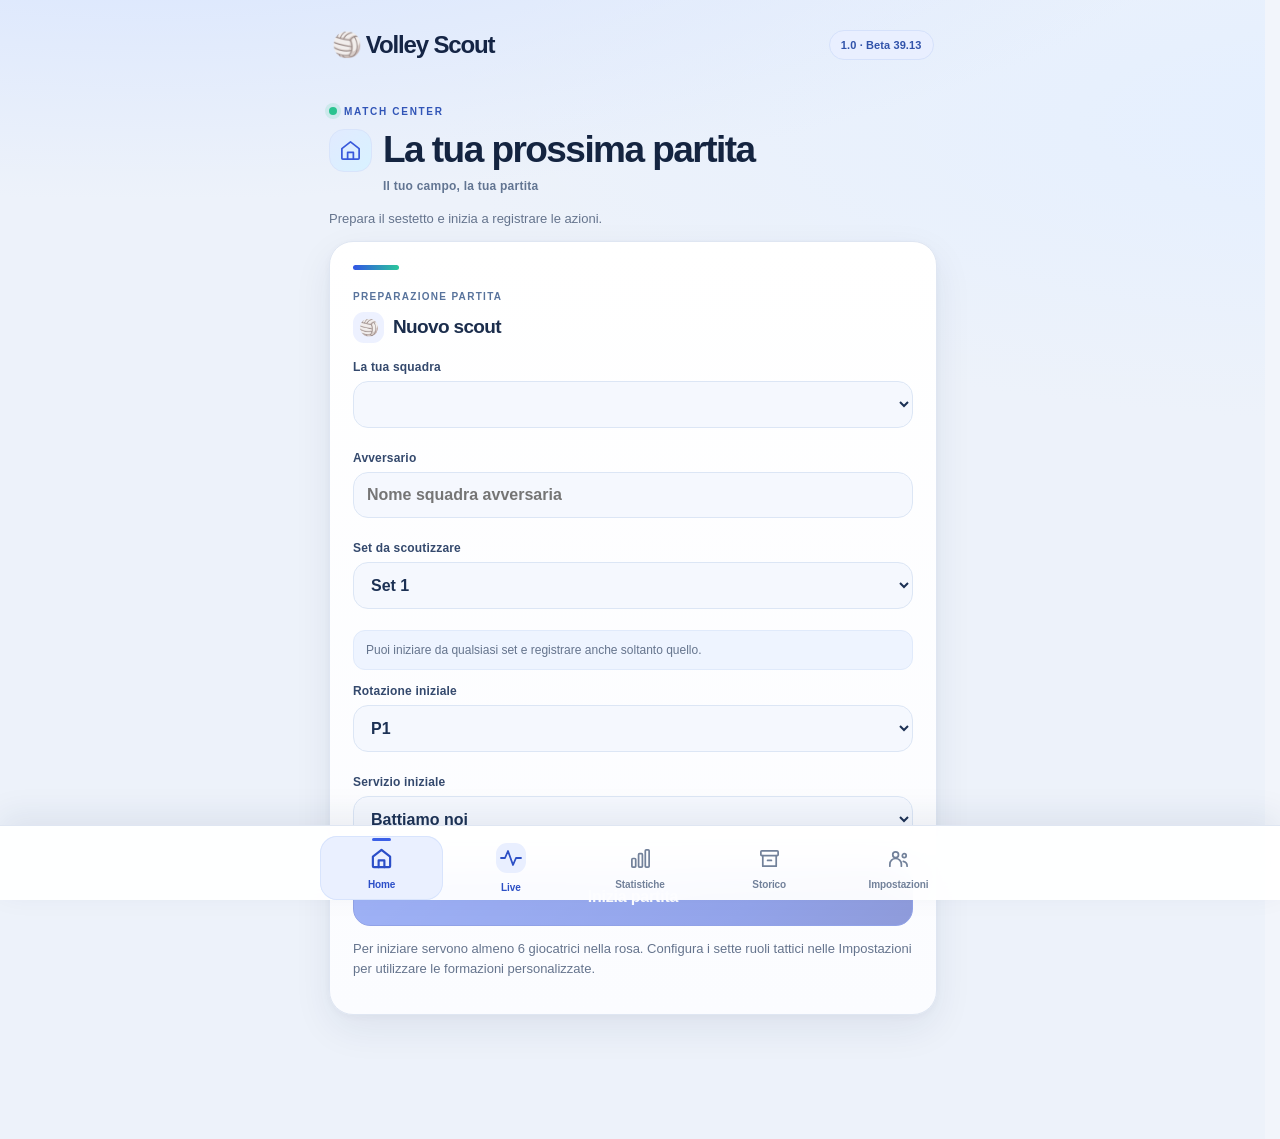
==== commit be5b62a3: "Release Beta 39.13 data safety features" ====
--- a/index.html
+++ b/index.html
@@ -1,3 +1,3 @@
 <!doctype html>
 <html lang="it"><head><meta charset="utf-8"><meta name="viewport" content="width=device-width,initial-scale=1,viewport-fit=cover"><meta name="theme-color" content="#edf2fa"><meta name="apple-mobile-web-app-capable" content="yes"><title>Volley Scout</title><link rel="manifest" href="./manifest.webmanifest"><meta name="apple-mobile-web-app-status-bar-style" content="default"><style>
-:root{font-family:Inter,-apple-system,BlinkMacSystemFont,"Segoe UI",sans-serif;color:#17233b;background:#f4f5fa}*{box-sizing:border-box}body{margin:0}button,input,select{font:inherit}button{cursor:pointer;border:0}button:disabled{opacity:.45}.app{max-width:620px;margin:auto;min-height:100dvh;padding:20px 16px 105px}.top{display:flex;justify-content:space-between;align-items:center;margin-bottom:22px}.brand{font-weight:850;font-size:23px;letter-spacing:-.7px}.tag{background:#e2f5e9;color:#167344;padding:7px 11px;border-radius:20px;font-size:12px;font-weight:750}.card{background:white;border-radius:23px;padding:19px;margin-bottom:15px;box-shadow:0 5px 22px #1a27410a}.muted{color:#788399;font-size:13px}.title{font-size:25px;font-weight:850;letter-spacing:-.6px;margin:0 0 6px}h3{margin:0 0 14px}input,select{width:100%;border:1px solid #e1e6ef;background:#f8f9fc;border-radius:13px;padding:13px;margin:7px 0 12px;color:#17233b}.primary{background:#314be7;color:white;border-radius:14px;padding:14px 18px;font-weight:750}.secondary{background:#edf0f9;color:#334262;border-radius:14px;padding:12px 14px;font-weight:700}.danger{background:#ffe9e7;color:#b83935}.full{width:100%}.row{display:flex;align-items:center;justify-content:space-between;gap:10px}.grid{display:grid;grid-template-columns:repeat(2,minmax(0,1fr));gap:10px}.six{display:grid;grid-template-columns:repeat(3,minmax(0,1fr));gap:9px}.fund{padding:23px 7px;border-radius:18px;background:#eef2ff;font-weight:800;color:#3445a2}.fund:nth-child(2){background:#e5f7ee;color:#1d8659}.fund:nth-child(3){background:#f9ebff;color:#7e43a4}.fund:nth-child(4){background:#fff0df;color:#a45a1c}.fund:nth-child(5){background:#ffe9eb;color:#b84754}.fund:nth-child(6){background:#e5f6fa;color:#28758c}.zone{min-height:92px;border-radius:15px;background:#fffaf4;color:#513923;font-weight:800;padding:10px 4px}.court{background:#eac19c;border-radius:18px;padding:13px;margin:14px 0}.net{height:5px;background:white;border-radius:5px;margin-bottom:12px}.quality{background:#f1f3f9;border-radius:15px;padding:17px 8px;font-weight:750}.quality strong{display:block;font-size:25px;margin-bottom:4px}.suggest{width:100%;min-height:125px;border-radius:21px;background:#dff5e9;color:#176943;font-size:25px;font-weight:850}.outside{padding:35px 10px;text-align:center;color:#788399}.score{font-size:43px;font-weight:900;letter-spacing:-1px}.nav{position:fixed;bottom:0;left:0;right:0;display:flex;justify-content:center;background:#ffffffed;border-top:1px solid #e8ebf3;padding:9px 6px calc(9px + env(safe-area-inset-bottom));z-index:5}.navinner{display:flex;width:min(620px,100%)}.nav button{flex:1;background:none;color:#8893a6;font-size:10px;padding:7px 0;font-weight:700}.nav button.active{color:#344fe6}.nav b{display:block;font-size:21px;margin-bottom:3px}.list{display:flex;flex-direction:column;gap:8px}.item{background:#f7f8fc;border-radius:12px;padding:12px}.small{font-size:12px}.pill{padding:7px 10px;background:#edf1ff;border-radius:12px;font-weight:700}.stack{display:flex;gap:8px;flex-wrap:wrap}.hide{display:none}@media(min-width:700px){.app{padding-top:35px}} .quality{min-height:94px;border:2px solid transparent;box-shadow:inset 0 -3px 0 #0000000c;transition:transform .1s}.quality:active,.fund:active,.zone:active{transform:scale(.96)}.quality-excellent{background:#4ade80;color:#064e2b;border-color:#16a34a}.quality-positive{background:#bbf7d0;color:#166534;border-color:#86dba6}.quality-neutral{background:#fde68a;color:#854d0e;border-color:#eab308}.quality-easy{background:#e9e4ff;color:#5e48a2;border-color:#baa9ef}.quality-negative{background:#fdba74;color:#9a3412;border-color:#f97316}.quality-error{background:#fca5a5;color:#991b1b;border-color:#ef4444}.live-point-us{background:#d3f4df;color:#176c3b}.live-point-them{background:#ffe0e3;color:#a52b42}.live-undo{background:#e2e7f4;color:#405077}.live-second{background:#e7dcff;color:#5e37a6}.fund{min-height:83px;font-size:16px;border:2px solid #0000000c}.quality:focus-visible,.fund:focus-visible,.zone:focus-visible{outline:3px solid #293ccf;outline-offset:3px}@media(max-width:390px){.quality{min-height:86px;padding:12px 5px}.fund{min-height:76px;padding:17px 5px}}.live-repeat{background:#e0f2fe;color:#075985}.live-repeat:active{transform:scale(.98)}.live-fund-first{margin-top:0}.live-fund-first .grid{gap:12px}.live-fund-first .fund{min-height:100px;font-size:17px}@media(max-width:390px){.live-fund-first .fund{min-height:94px}}@media(max-width:600px){.app{padding-left:max(12px,env(safe-area-inset-left));padding-right:max(12px,env(safe-area-inset-right))}input,select,textarea{font-size:16px}.top{gap:8px}.brand{font-size:21px}.tag{white-space:nowrap}.nav button{touch-action:manipulation;-webkit-tap-highlight-color:transparent}button{touch-action:manipulation}}@media(prefers-reduced-motion:reduce){*,*::before,*::after{scroll-behavior:auto!important;animation-duration:.01ms!important;transition-duration:.01ms!important}}</style><link rel="stylesheet" href="./beta35-premium.css?v=35-1"><link rel="stylesheet" href="./beta35-graphics.css?v=35-2"><link rel="stylesheet" href="./beta35-roles.css?v=35-3"><link rel="stylesheet" href="./beta36-fluidity.css?v=36-1"><link rel="stylesheet" href="./beta37-live.css?v=37-1"><link rel="stylesheet" href="./beta38-stat-history.css?v=38-1"><link rel="stylesheet" href="./beta39-polish.css?v=39-1"><link rel="stylesheet" href="./beta39-1-live-fast.css?v=39-1-1"><link rel="stylesheet" href="./beta39-2-analytics.css?v=39-2-1"><link rel="stylesheet" href="./beta39-3-history.css?v=39-3-1"><link rel="stylesheet" href="./beta39-5-backup.css?v=39-5-1"><link rel="stylesheet" href="./beta39-6-iphone.css?v=39-6-1"><link rel="stylesheet" href="./beta39-7-hybrid-design.css?v=39-7-1"><link rel="stylesheet" href="./beta39-8-home.css?v=39-8-1"><link rel="stylesheet" href="./beta39-9-live.css?v=39-9-1"><link rel="stylesheet" href="./beta39-10-stats.css?v=39-10-1"><link rel="stylesheet" href="./beta39-11-history-teams.css?v=39-11-1"></head><body><main class="app"><div class="top"><div class="brand">🏐 Volley Scout</div><span class="tag">1.0 · Beta 39.12</span></div><div id="content"></div></main><nav class="nav"><div class="navinner" id="nav"></div></nav><script src="./app-v28-3.js?v=28-4"></script><script src="./beta29-analytics.js?v=29-3"></script><script src="./beta30-sequences.js?v=30-1"></script><script src="./beta32-xlsx.js?v=39-2-1"></script><script src="./beta32-pdf.js?v=32-2"></script><script src="./beta34-iphone.js?v=34-1"></script><script src="./beta35-graphics.js?v=35-2"></script><script src="./beta35-roles.js?v=35-3"></script><script src="./beta36-fluidity.js?v=36-1"></script><script src="./beta37-live.js?v=37-1"></script><script src="./beta38-stat-history.js?v=38-1"></script><script src="./beta39-polish.js?v=39-1"></script><script src="./beta39-1-live-fast.js?v=39-1-1"></script><script src="./beta39-2-analytics.js?v=39-2-1"></script><script src="./beta39-3-history.js?v=39-3-1"></script><script src="./beta39-4-pdf.js?v=39-4-1"></script><script src="./beta39-12-pdf.js?v=39-12-1"></script><script src="./beta39-5-backup.js?v=39-5-1"></script><script src="./beta39-6-iphone.js?v=39-6-1"></script><script src="./beta39-8-home.js?v=39-8-1"></script><script src="./beta39-9-live.js?v=39-9-1"></script><script src="./beta39-10-stats.js?v=39-10-1"></script><script src="./beta39-11-history-teams.js?v=39-11-1"></script></body></html>+:root{font-family:Inter,-apple-system,BlinkMacSystemFont,"Segoe UI",sans-serif;color:#17233b;background:#f4f5fa}*{box-sizing:border-box}body{margin:0}button,input,select{font:inherit}button{cursor:pointer;border:0}button:disabled{opacity:.45}.app{max-width:620px;margin:auto;min-height:100dvh;padding:20px 16px 105px}.top{display:flex;justify-content:space-between;align-items:center;margin-bottom:22px}.brand{font-weight:850;font-size:23px;letter-spacing:-.7px}.tag{background:#e2f5e9;color:#167344;padding:7px 11px;border-radius:20px;font-size:12px;font-weight:750}.card{background:white;border-radius:23px;padding:19px;margin-bottom:15px;box-shadow:0 5px 22px #1a27410a}.muted{color:#788399;font-size:13px}.title{font-size:25px;font-weight:850;letter-spacing:-.6px;margin:0 0 6px}h3{margin:0 0 14px}input,select{width:100%;border:1px solid #e1e6ef;background:#f8f9fc;border-radius:13px;padding:13px;margin:7px 0 12px;color:#17233b}.primary{background:#314be7;color:white;border-radius:14px;padding:14px 18px;font-weight:750}.secondary{background:#edf0f9;color:#334262;border-radius:14px;padding:12px 14px;font-weight:700}.danger{background:#ffe9e7;color:#b83935}.full{width:100%}.row{display:flex;align-items:center;justify-content:space-between;gap:10px}.grid{display:grid;grid-template-columns:repeat(2,minmax(0,1fr));gap:10px}.six{display:grid;grid-template-columns:repeat(3,minmax(0,1fr));gap:9px}.fund{padding:23px 7px;border-radius:18px;background:#eef2ff;font-weight:800;color:#3445a2}.fund:nth-child(2){background:#e5f7ee;color:#1d8659}.fund:nth-child(3){background:#f9ebff;color:#7e43a4}.fund:nth-child(4){background:#fff0df;color:#a45a1c}.fund:nth-child(5){background:#ffe9eb;color:#b84754}.fund:nth-child(6){background:#e5f6fa;color:#28758c}.zone{min-height:92px;border-radius:15px;background:#fffaf4;color:#513923;font-weight:800;padding:10px 4px}.court{background:#eac19c;border-radius:18px;padding:13px;margin:14px 0}.net{height:5px;background:white;border-radius:5px;margin-bottom:12px}.quality{background:#f1f3f9;border-radius:15px;padding:17px 8px;font-weight:750}.quality strong{display:block;font-size:25px;margin-bottom:4px}.suggest{width:100%;min-height:125px;border-radius:21px;background:#dff5e9;color:#176943;font-size:25px;font-weight:850}.outside{padding:35px 10px;text-align:center;color:#788399}.score{font-size:43px;font-weight:900;letter-spacing:-1px}.nav{position:fixed;bottom:0;left:0;right:0;display:flex;justify-content:center;background:#ffffffed;border-top:1px solid #e8ebf3;padding:9px 6px calc(9px + env(safe-area-inset-bottom));z-index:5}.navinner{display:flex;width:min(620px,100%)}.nav button{flex:1;background:none;color:#8893a6;font-size:10px;padding:7px 0;font-weight:700}.nav button.active{color:#344fe6}.nav b{display:block;font-size:21px;margin-bottom:3px}.list{display:flex;flex-direction:column;gap:8px}.item{background:#f7f8fc;border-radius:12px;padding:12px}.small{font-size:12px}.pill{padding:7px 10px;background:#edf1ff;border-radius:12px;font-weight:700}.stack{display:flex;gap:8px;flex-wrap:wrap}.hide{display:none}@media(min-width:700px){.app{padding-top:35px}} .quality{min-height:94px;border:2px solid transparent;box-shadow:inset 0 -3px 0 #0000000c;transition:transform .1s}.quality:active,.fund:active,.zone:active{transform:scale(.96)}.quality-excellent{background:#4ade80;color:#064e2b;border-color:#16a34a}.quality-positive{background:#bbf7d0;color:#166534;border-color:#86dba6}.quality-neutral{background:#fde68a;color:#854d0e;border-color:#eab308}.quality-easy{background:#e9e4ff;color:#5e48a2;border-color:#baa9ef}.quality-negative{background:#fdba74;color:#9a3412;border-color:#f97316}.quality-error{background:#fca5a5;color:#991b1b;border-color:#ef4444}.live-point-us{background:#d3f4df;color:#176c3b}.live-point-them{background:#ffe0e3;color:#a52b42}.live-undo{background:#e2e7f4;color:#405077}.live-second{background:#e7dcff;color:#5e37a6}.fund{min-height:83px;font-size:16px;border:2px solid #0000000c}.quality:focus-visible,.fund:focus-visible,.zone:focus-visible{outline:3px solid #293ccf;outline-offset:3px}@media(max-width:390px){.quality{min-height:86px;padding:12px 5px}.fund{min-height:76px;padding:17px 5px}}.live-repeat{background:#e0f2fe;color:#075985}.live-repeat:active{transform:scale(.98)}.live-fund-first{margin-top:0}.live-fund-first .grid{gap:12px}.live-fund-first .fund{min-height:100px;font-size:17px}@media(max-width:390px){.live-fund-first .fund{min-height:94px}}@media(max-width:600px){.app{padding-left:max(12px,env(safe-area-inset-left));padding-right:max(12px,env(safe-area-inset-right))}input,select,textarea{font-size:16px}.top{gap:8px}.brand{font-size:21px}.tag{white-space:nowrap}.nav button{touch-action:manipulation;-webkit-tap-highlight-color:transparent}button{touch-action:manipulation}}@media(prefers-reduced-motion:reduce){*,*::before,*::after{scroll-behavior:auto!important;animation-duration:.01ms!important;transition-duration:.01ms!important}}</style><link rel="stylesheet" href="./beta35-premium.css?v=35-1"><link rel="stylesheet" href="./beta35-graphics.css?v=35-2"><link rel="stylesheet" href="./beta35-roles.css?v=35-3"><link rel="stylesheet" href="./beta36-fluidity.css?v=36-1"><link rel="stylesheet" href="./beta37-live.css?v=37-1"><link rel="stylesheet" href="./beta38-stat-history.css?v=38-1"><link rel="stylesheet" href="./beta39-polish.css?v=39-1"><link rel="stylesheet" href="./beta39-1-live-fast.css?v=39-1-1"><link rel="stylesheet" href="./beta39-2-analytics.css?v=39-2-1"><link rel="stylesheet" href="./beta39-3-history.css?v=39-3-1"><link rel="stylesheet" href="./beta39-5-backup.css?v=39-5-1"><link rel="stylesheet" href="./beta39-6-iphone.css?v=39-6-1"><link rel="stylesheet" href="./beta39-7-hybrid-design.css?v=39-7-1"><link rel="stylesheet" href="./beta39-8-home.css?v=39-8-1"><link rel="stylesheet" href="./beta39-9-live.css?v=39-9-1"><link rel="stylesheet" href="./beta39-10-stats.css?v=39-10-1"><link rel="stylesheet" href="./beta39-11-history-teams.css?v=39-11-1"><link rel="stylesheet" href="./beta39-13-safety.css?v=39-13-1"></head><body><main class="app"><div class="top"><div class="brand">🏐 Volley Scout</div><span class="tag">1.0 · Beta 39.13</span></div><div id="content"></div></main><nav class="nav"><div class="navinner" id="nav"></div></nav><script src="./app-v28-3.js?v=28-4"></script><script src="./beta29-analytics.js?v=29-3"></script><script src="./beta30-sequences.js?v=30-1"></script><script src="./beta32-xlsx.js?v=39-2-1"></script><script src="./beta32-pdf.js?v=32-2"></script><script src="./beta34-iphone.js?v=34-1"></script><script src="./beta35-graphics.js?v=35-2"></script><script src="./beta35-roles.js?v=35-3"></script><script src="./beta36-fluidity.js?v=36-1"></script><script src="./beta37-live.js?v=37-1"></script><script src="./beta38-stat-history.js?v=38-1"></script><script src="./beta39-polish.js?v=39-1"></script><script src="./beta39-1-live-fast.js?v=39-1-1"></script><script src="./beta39-2-analytics.js?v=39-2-1"></script><script src="./beta39-3-history.js?v=39-3-1"></script><script src="./beta39-4-pdf.js?v=39-4-1"></script><script src="./beta39-12-pdf.js?v=39-12-1"></script><script src="./beta39-5-backup.js?v=39-5-1"></script><script src="./beta39-6-iphone.js?v=39-6-1"></script><script src="./beta39-8-home.js?v=39-8-1"></script><script src="./beta39-9-live.js?v=39-9-1"></script><script src="./beta39-10-stats.js?v=39-10-1"></script><script src="./beta39-11-history-teams.js?v=39-11-1"></script><script src="./beta39-13-safety.js?v=39-13-1"></script></body></html>
--- a/beta39-13-safety.css
+++ b/beta39-13-safety.css
@@ -0,0 +1,7 @@
+/* Beta 39.13 — data safety controls within History backup */
+#content .vs3913-safety{margin-top:17px;padding:16px;border:1px solid #d2e2f3;background:linear-gradient(145deg,#f6faff,#edf5ff);border-radius:18px}
+#content .vs3913-safety h4{margin:0 0 10px;font-size:15px;letter-spacing:-.2px;color:#1e3f78}
+#content .vs3913-status{margin:0 0 9px;padding:10px 12px;border:1px solid #cce7dc;background:#e9f8f0;border-radius:12px;font-size:12px;font-weight:800;color:#176345;line-height:1.45}
+#content .vs3913-status.vs3913-warning{background:#fff0ed;border-color:#f5b8af;color:#a13230}
+#content .vs3913-safety .muted{margin:8px 0 12px;line-height:1.55}
+#content .vs3913-emergency{min-height:50px;border-radius:14px;background:#fff;color:#274d9a;border:1px solid #c8d9f2;font-weight:850}
